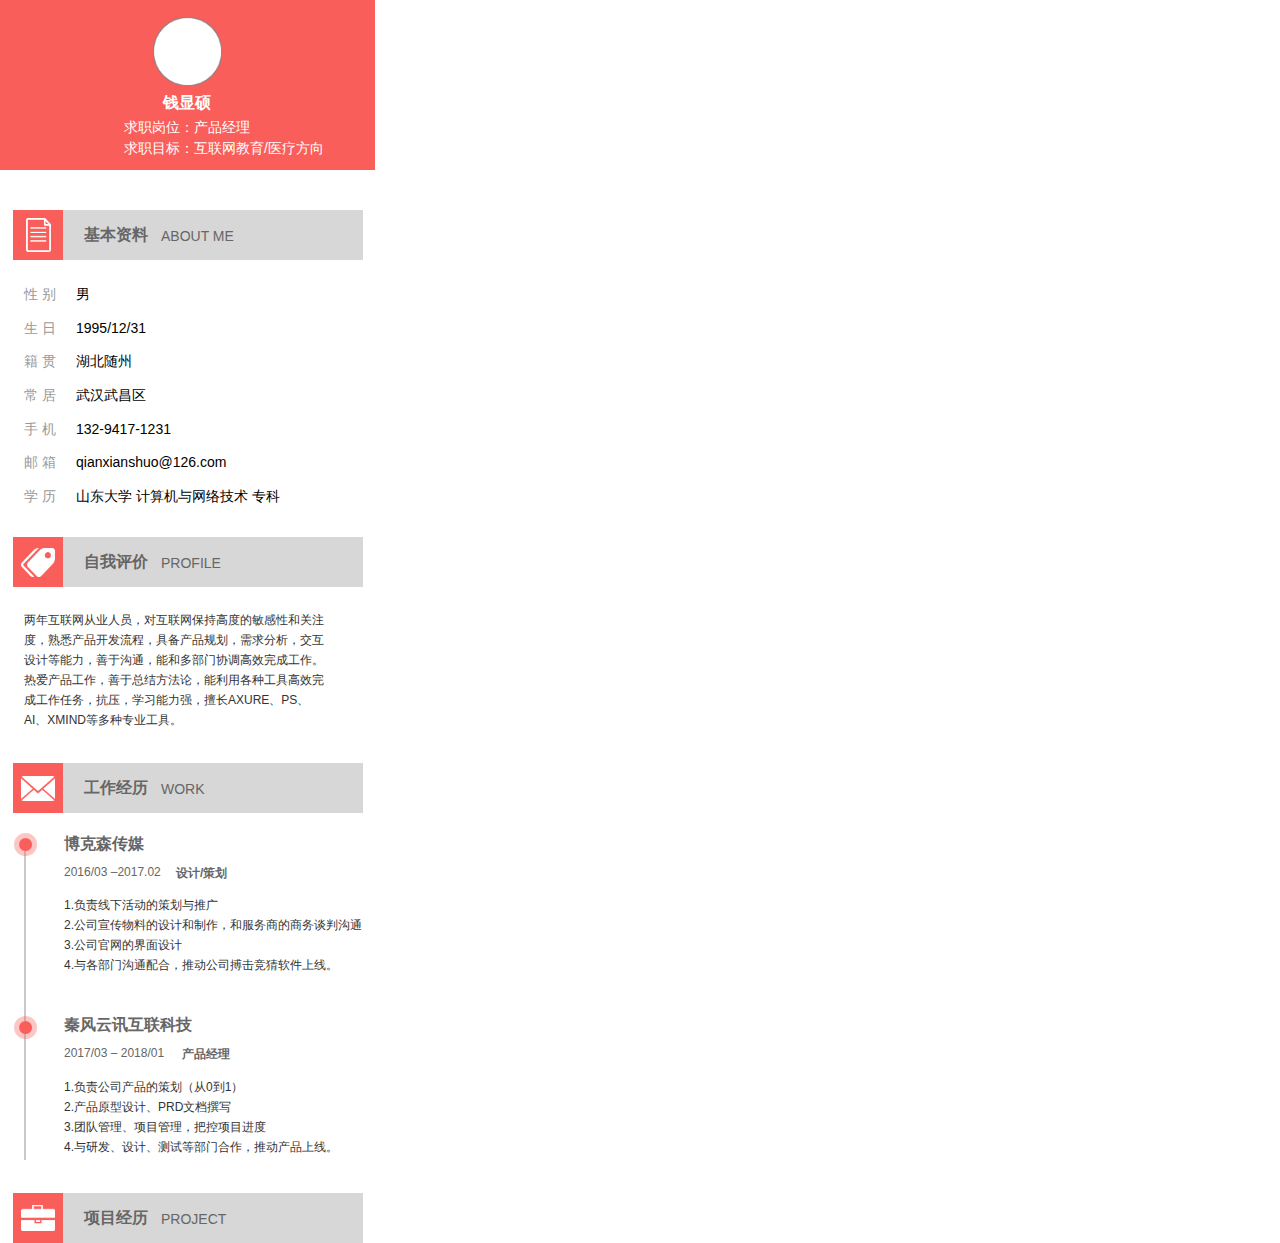
==== index.html @ e5ecbf18 "1" ====
﻿<!DOCTYPE html>
<html>
  <head>
    <title>index</title>
    <meta http-equiv="X-UA-Compatible" content="IE=edge"/>
    <meta http-equiv="content-type" content="text/html; charset=utf-8"/>
    <meta name="viewport" content="width=375, height=647, minimum-scale=0.5, maximum-scale=2.0, user-scalable=no"/>
    <meta name="apple-mobile-web-app-capable" content="yes"/>
    <link href="resources/css/jquery-ui-themes.css" type="text/css" rel="stylesheet"/>
    <link href="resources/css/axure_rp_page.css" type="text/css" rel="stylesheet"/>
    <link href="data/styles.css" type="text/css" rel="stylesheet"/>
    <link href="files/index/styles.css" type="text/css" rel="stylesheet"/>
    <script src="resources/scripts/jquery-1.7.1.min.js"></script>
    <script src="resources/scripts/jquery-ui-1.8.10.custom.min.js"></script>
    <script src="resources/scripts/prototypePre.js"></script>
    <script src="data/document.js"></script>
    <script src="resources/scripts/prototypePost.js"></script>
    <script src="files/index/data.js"></script>
    <script type="text/javascript">
      $axure.utils.getTransparentGifPath = function() { return 'resources/images/transparent.gif'; };
      $axure.utils.getOtherPath = function() { return 'resources/Other.html'; };
      $axure.utils.getReloadPath = function() { return 'resources/reload.html'; };
    </script>
  </head>
  <body>
    <div id="base" class="">

      <!-- Unnamed (矩形) -->
      <div id="u0" class="ax_default box_3">
        <div id="u0_div" class=""></div>
        <!-- Unnamed () -->
        <div id="u1" class="text" style="display:none; visibility: hidden">
          <p><span></span></p>
        </div>
      </div>

      <!-- Unnamed (图片) -->
      <div id="u2" class="ax_default _图片">
        <img id="u2_img" class="img " src="images/index/u2.png"/>
        <!-- Unnamed () -->
        <div id="u3" class="text" style="display:none; visibility: hidden">
          <p><span></span></p>
        </div>
      </div>

      <!-- Unnamed (矩形) -->
      <div id="u4" class="ax_default label">
        <div id="u4_div" class=""></div>
        <!-- Unnamed () -->
        <div id="u5" class="text">
          <p><span>钱显硕</span></p>
        </div>
      </div>

      <!-- Unnamed (矩形) -->
      <div id="u6" class="ax_default label">
        <div id="u6_div" class=""></div>
        <!-- Unnamed () -->
        <div id="u7" class="text">
          <p><span>求职岗位：产品经理</span></p>
        </div>
      </div>

      <!-- Unnamed (矩形) -->
      <div id="u8" class="ax_default label">
        <div id="u8_div" class=""></div>
        <!-- Unnamed () -->
        <div id="u9" class="text">
          <p><span>求职目标：互联网教育/医疗方向</span></p>
        </div>
      </div>

      <!-- Unnamed (矩形) -->
      <div id="u10" class="ax_default box_3">
        <div id="u10_div" class=""></div>
        <!-- Unnamed () -->
        <div id="u11" class="text" style="display:none; visibility: hidden">
          <p><span></span></p>
        </div>
      </div>

      <!-- Unnamed (矩形) -->
      <div id="u12" class="ax_default box_3">
        <div id="u12_div" class=""></div>
        <!-- Unnamed () -->
        <div id="u13" class="text" style="display:none; visibility: hidden">
          <p><span></span></p>
        </div>
      </div>

      <!-- Unnamed (图片) -->
      <div id="u14" class="ax_default _图片">
        <img id="u14_img" class="img " src="images/index/u14.png"/>
        <!-- Unnamed () -->
        <div id="u15" class="text" style="display:none; visibility: hidden">
          <p><span></span></p>
        </div>
      </div>

      <!-- Unnamed (矩形) -->
      <div id="u16" class="ax_default _三级标题">
        <div id="u16_div" class=""></div>
        <!-- Unnamed () -->
        <div id="u17" class="text">
          <p><span>基本资料</span></p>
        </div>
      </div>

      <!-- Unnamed (矩形) -->
      <div id="u18" class="ax_default _三级标题">
        <div id="u18_div" class=""></div>
        <!-- Unnamed () -->
        <div id="u19" class="text">
          <p><span>ABOUT ME</span></p>
        </div>
      </div>

      <!-- Unnamed (组合) -->
      <div id="u20" class="ax_default" data-width="67" data-height="16">

        <!-- Unnamed (矩形) -->
        <div id="u21" class="ax_default label">
          <div id="u21_div" class=""></div>
          <!-- Unnamed () -->
          <div id="u22" class="text">
            <p><span>性 别</span></p>
          </div>
        </div>

        <!-- Unnamed (矩形) -->
        <div id="u23" class="ax_default label">
          <div id="u23_div" class=""></div>
          <!-- Unnamed () -->
          <div id="u24" class="text">
            <p><span>男</span></p>
          </div>
        </div>
      </div>

      <!-- Unnamed (组合) -->
      <div id="u25" class="ax_default" data-width="125" data-height="16">

        <!-- Unnamed (矩形) -->
        <div id="u26" class="ax_default label">
          <div id="u26_div" class=""></div>
          <!-- Unnamed () -->
          <div id="u27" class="text">
            <p><span>生 日</span></p>
          </div>
        </div>

        <!-- Unnamed (矩形) -->
        <div id="u28" class="ax_default label">
          <div id="u28_div" class=""></div>
          <!-- Unnamed () -->
          <div id="u29" class="text">
            <p><span>1995/12/31</span></p>
          </div>
        </div>
      </div>

      <!-- Unnamed (组合) -->
      <div id="u30" class="ax_default" data-width="109" data-height="16">

        <!-- Unnamed (矩形) -->
        <div id="u31" class="ax_default label">
          <div id="u31_div" class=""></div>
          <!-- Unnamed () -->
          <div id="u32" class="text">
            <p><span>籍 贯</span></p>
          </div>
        </div>

        <!-- Unnamed (矩形) -->
        <div id="u33" class="ax_default label">
          <div id="u33_div" class=""></div>
          <!-- Unnamed () -->
          <div id="u34" class="text">
            <p><span>湖北随州</span></p>
          </div>
        </div>
      </div>

      <!-- Unnamed (组合) -->
      <div id="u35" class="ax_default" data-width="123" data-height="16">

        <!-- Unnamed (矩形) -->
        <div id="u36" class="ax_default label">
          <div id="u36_div" class=""></div>
          <!-- Unnamed () -->
          <div id="u37" class="text">
            <p><span>常 居</span></p>
          </div>
        </div>

        <!-- Unnamed (矩形) -->
        <div id="u38" class="ax_default label">
          <div id="u38_div" class=""></div>
          <!-- Unnamed () -->
          <div id="u39" class="text">
            <p><span>武汉武昌区</span></p>
          </div>
        </div>
      </div>

      <!-- Unnamed (组合) -->
      <div id="u40" class="ax_default" data-width="151" data-height="16">

        <!-- Unnamed (矩形) -->
        <div id="u41" class="ax_default label">
          <div id="u41_div" class=""></div>
          <!-- Unnamed () -->
          <div id="u42" class="text">
            <p><span>手 机</span></p>
          </div>
        </div>

        <!-- Unnamed (矩形) -->
        <div id="u43" class="ax_default label">
          <div id="u43_div" class=""></div>
          <!-- Unnamed () -->
          <div id="u44" class="text">
            <p><span>132-9417-1231</span></p>
          </div>
        </div>
      </div>

      <!-- Unnamed (组合) -->
      <div id="u45" class="ax_default" data-width="204" data-height="16">

        <!-- Unnamed (矩形) -->
        <div id="u46" class="ax_default label">
          <div id="u46_div" class=""></div>
          <!-- Unnamed () -->
          <div id="u47" class="text">
            <p><span>邮 箱</span></p>
          </div>
        </div>

        <!-- Unnamed (矩形) -->
        <div id="u48" class="ax_default label">
          <div id="u48_div" class=""></div>
          <!-- Unnamed () -->
          <div id="u49" class="text">
            <p><span>qianxianshuo@126.com</span></p>
          </div>
        </div>
      </div>

      <!-- Unnamed (矩形) -->
      <div id="u50" class="ax_default box_3">
        <div id="u50_div" class=""></div>
        <!-- Unnamed () -->
        <div id="u51" class="text" style="display:none; visibility: hidden">
          <p><span></span></p>
        </div>
      </div>

      <!-- Unnamed (矩形) -->
      <div id="u52" class="ax_default box_3">
        <div id="u52_div" class=""></div>
        <!-- Unnamed () -->
        <div id="u53" class="text" style="display:none; visibility: hidden">
          <p><span></span></p>
        </div>
      </div>

      <!-- Unnamed (矩形) -->
      <div id="u54" class="ax_default _三级标题">
        <div id="u54_div" class=""></div>
        <!-- Unnamed () -->
        <div id="u55" class="text">
          <p><span>自我评价</span></p>
        </div>
      </div>

      <!-- Unnamed (矩形) -->
      <div id="u56" class="ax_default _三级标题">
        <div id="u56_div" class=""></div>
        <!-- Unnamed () -->
        <div id="u57" class="text">
          <p><span>PROFILE</span></p>
        </div>
      </div>

      <!-- Unnamed (组合) -->
      <div id="u58" class="ax_default" data-width="257" data-height="16">

        <!-- Unnamed (矩形) -->
        <div id="u59" class="ax_default label">
          <div id="u59_div" class=""></div>
          <!-- Unnamed () -->
          <div id="u60" class="text">
            <p><span>学 历 </span></p>
          </div>
        </div>

        <!-- Unnamed (矩形) -->
        <div id="u61" class="ax_default label">
          <div id="u61_div" class=""></div>
          <!-- Unnamed () -->
          <div id="u62" class="text">
            <p><span>山东大学 计算机与网络技术 专科</span></p>
          </div>
        </div>
      </div>

      <!-- Unnamed (图片) -->
      <div id="u63" class="ax_default _图片">
        <img id="u63_img" class="img " src="images/index/u63.png"/>
        <!-- Unnamed () -->
        <div id="u64" class="text" style="display:none; visibility: hidden">
          <p><span></span></p>
        </div>
      </div>

      <!-- Unnamed (矩形) -->
      <div id="u65" class="ax_default _文本段落">
        <div id="u65_div" class=""></div>
        <!-- Unnamed () -->
        <div id="u66" class="text">
          <p><span>两年互联网从业人员，对互联网保持高度的敏感性和关注度，熟悉产品开发流程，具备产品规划，需求分析，交互设计等能力，善于沟通，能和多部门协调高效完成工作。</span></p><p><span>热爱产品工作，善于总结方法论，能利用各种工具高效完成工作任务，抗压，学习能力强，擅长AXURE、PS、AI、XMIND等多种专业工具。</span></p>
        </div>
      </div>

      <!-- Unnamed (矩形) -->
      <div id="u67" class="ax_default box_3">
        <div id="u67_div" class=""></div>
        <!-- Unnamed () -->
        <div id="u68" class="text" style="display:none; visibility: hidden">
          <p><span></span></p>
        </div>
      </div>

      <!-- Unnamed (矩形) -->
      <div id="u69" class="ax_default box_3">
        <div id="u69_div" class=""></div>
        <!-- Unnamed () -->
        <div id="u70" class="text" style="display:none; visibility: hidden">
          <p><span></span></p>
        </div>
      </div>

      <!-- Unnamed (矩形) -->
      <div id="u71" class="ax_default _三级标题">
        <div id="u71_div" class=""></div>
        <!-- Unnamed () -->
        <div id="u72" class="text">
          <p><span>工作经历</span></p>
        </div>
      </div>

      <!-- Unnamed (矩形) -->
      <div id="u73" class="ax_default _三级标题">
        <div id="u73_div" class=""></div>
        <!-- Unnamed () -->
        <div id="u74" class="text">
          <p><span>WORK</span></p>
        </div>
      </div>

      <!-- Unnamed (图片) -->
      <div id="u75" class="ax_default _图片">
        <img id="u75_img" class="img " src="images/index/u75.png"/>
        <!-- Unnamed () -->
        <div id="u76" class="text" style="display:none; visibility: hidden">
          <p><span></span></p>
        </div>
      </div>

      <!-- Unnamed (垂直线) -->
      <div id="u77" class="ax_default line">
        <img id="u77_img" class="img " src="images/index/u77.png"/>
        <!-- Unnamed () -->
        <div id="u78" class="text" style="display:none; visibility: hidden">
          <p><span></span></p>
        </div>
      </div>

      <!-- Unnamed (椭圆形) -->
      <div id="u79" class="ax_default ellipse">
        <img id="u79_img" class="img " src="images/index/u79.png"/>
        <!-- Unnamed () -->
        <div id="u80" class="text" style="display:none; visibility: hidden">
          <p><span></span></p>
        </div>
      </div>

      <!-- Unnamed (椭圆形) -->
      <div id="u81" class="ax_default ellipse">
        <img id="u81_img" class="img " src="images/index/u81.png"/>
        <!-- Unnamed () -->
        <div id="u82" class="text" style="display:none; visibility: hidden">
          <p><span></span></p>
        </div>
      </div>

      <!-- Unnamed (矩形) -->
      <div id="u83" class="ax_default _三级标题">
        <div id="u83_div" class=""></div>
        <!-- Unnamed () -->
        <div id="u84" class="text">
          <p><span>博克森传媒</span></p>
        </div>
      </div>

      <!-- Unnamed (矩形) -->
      <div id="u85" class="ax_default _三级标题">
        <div id="u85_div" class=""></div>
        <!-- Unnamed () -->
        <div id="u86" class="text">
          <p><span>2016/03 –2017.02</span></p>
        </div>
      </div>

      <!-- Unnamed (矩形) -->
      <div id="u87" class="ax_default _三级标题">
        <div id="u87_div" class=""></div>
        <!-- Unnamed () -->
        <div id="u88" class="text">
          <p><span>设计/策划</span></p>
        </div>
      </div>

      <!-- Unnamed (矩形) -->
      <div id="u89" class="ax_default _文本段落">
        <div id="u89_div" class=""></div>
        <!-- Unnamed () -->
        <div id="u90" class="text">
          <p><span>1.负责线下活动的策划与推广</span></p><p><span>2.公司宣传物料的设计和制作，和服务商的商务谈判沟通</span></p><p><span>3.公司官网的界面设计</span></p><p><span>4.与各部门沟通配合，推动公司搏击竞猜软件上线。</span></p>
        </div>
      </div>

      <!-- Unnamed (椭圆形) -->
      <div id="u91" class="ax_default ellipse">
        <img id="u91_img" class="img " src="images/index/u79.png"/>
        <!-- Unnamed () -->
        <div id="u92" class="text" style="display:none; visibility: hidden">
          <p><span></span></p>
        </div>
      </div>

      <!-- Unnamed (椭圆形) -->
      <div id="u93" class="ax_default ellipse">
        <img id="u93_img" class="img " src="images/index/u81.png"/>
        <!-- Unnamed () -->
        <div id="u94" class="text" style="display:none; visibility: hidden">
          <p><span></span></p>
        </div>
      </div>

      <!-- Unnamed (矩形) -->
      <div id="u95" class="ax_default _三级标题">
        <div id="u95_div" class=""></div>
        <!-- Unnamed () -->
        <div id="u96" class="text">
          <p><span>秦风云讯互联科技</span></p>
        </div>
      </div>

      <!-- Unnamed (矩形) -->
      <div id="u97" class="ax_default _三级标题">
        <div id="u97_div" class=""></div>
        <!-- Unnamed () -->
        <div id="u98" class="text">
          <p><span>2017/03 – 2018/01 </span></p>
        </div>
      </div>

      <!-- Unnamed (矩形) -->
      <div id="u99" class="ax_default _三级标题">
        <div id="u99_div" class=""></div>
        <!-- Unnamed () -->
        <div id="u100" class="text">
          <p><span>产品经理</span></p>
        </div>
      </div>

      <!-- Unnamed (矩形) -->
      <div id="u101" class="ax_default _文本段落">
        <div id="u101_div" class=""></div>
        <!-- Unnamed () -->
        <div id="u102" class="text">
          <p><span>1.负责公司产品的策划（从0到1）</span></p><p><span>2.产品原型设计、PRD文档撰写</span></p><p><span>3.团队管理、项目管理，把控项目进度</span></p><p><span>4.与研发、设计、测试等部门合作，推动产品上线。</span></p>
        </div>
      </div>

      <!-- Unnamed (矩形) -->
      <div id="u103" class="ax_default box_3">
        <div id="u103_div" class=""></div>
        <!-- Unnamed () -->
        <div id="u104" class="text" style="display:none; visibility: hidden">
          <p><span></span></p>
        </div>
      </div>

      <!-- Unnamed (矩形) -->
      <div id="u105" class="ax_default box_3">
        <div id="u105_div" class=""></div>
        <!-- Unnamed () -->
        <div id="u106" class="text" style="display:none; visibility: hidden">
          <p><span></span></p>
        </div>
      </div>

      <!-- Unnamed (矩形) -->
      <div id="u107" class="ax_default _三级标题">
        <div id="u107_div" class=""></div>
        <!-- Unnamed () -->
        <div id="u108" class="text">
          <p><span>项目经历</span></p>
        </div>
      </div>

      <!-- Unnamed (矩形) -->
      <div id="u109" class="ax_default _三级标题">
        <div id="u109_div" class=""></div>
        <!-- Unnamed () -->
        <div id="u110" class="text">
          <p><span>PROJECT</span></p>
        </div>
      </div>

      <!-- Unnamed (图片) -->
      <div id="u111" class="ax_default _图片">
        <img id="u111_img" class="img " src="images/index/u111.png"/>
        <!-- Unnamed () -->
        <div id="u112" class="text" style="display:none; visibility: hidden">
          <p><span></span></p>
        </div>
      </div>

      <!-- Unnamed (垂直线) -->
      <div id="u113" class="ax_default line ax_default_unplaced" style="display:none; visibility: hidden">
        <img id="u113_img" class="img " src="resources/images/transparent.gif"/>
        <!-- Unnamed () -->
        <div id="u114" class="text" style="display:none; visibility: hidden">
          <p><span></span></p>
        </div>
      </div>

      <!-- Unnamed (椭圆形) -->
      <div id="u115" class="ax_default ellipse ax_default_unplaced" style="display:none; visibility: hidden">
        <img id="u115_img" class="img " src="resources/images/transparent.gif"/>
        <!-- Unnamed () -->
        <div id="u116" class="text" style="display:none; visibility: hidden">
          <p><span></span></p>
        </div>
      </div>

      <!-- Unnamed (椭圆形) -->
      <div id="u117" class="ax_default ellipse ax_default_unplaced" style="display:none; visibility: hidden">
        <img id="u117_img" class="img " src="resources/images/transparent.gif"/>
        <!-- Unnamed () -->
        <div id="u118" class="text" style="display:none; visibility: hidden">
          <p><span></span></p>
        </div>
      </div>

      <!-- Unnamed (椭圆形) -->
      <div id="u119" class="ax_default ellipse ax_default_unplaced" style="display:none; visibility: hidden">
        <img id="u119_img" class="img " src="resources/images/transparent.gif"/>
        <!-- Unnamed () -->
        <div id="u120" class="text" style="display:none; visibility: hidden">
          <p><span></span></p>
        </div>
      </div>

      <!-- Unnamed (矩形) -->
      <div id="u121" class="ax_default _三级标题 ax_default_unplaced" style="display:none; visibility: hidden">
        <div id="u121_div" class=""></div>
        <!-- Unnamed () -->
        <div id="u122" class="text">
          <p><span>游戏众包网站</span></p>
        </div>
      </div>

      <!-- Unnamed (矩形) -->
      <div id="u123" class="ax_default _三级标题 ax_default_unplaced" style="display:none; visibility: hidden">
        <div id="u123_div" class=""></div>
        <!-- Unnamed () -->
        <div id="u124" class="text">
          <p><span>2017/03 – 2017/06</span></p>
        </div>
      </div>

      <!-- Unnamed (矩形) -->
      <div id="u125" class="ax_default _文本段落 ax_default_unplaced" style="display:none; visibility: hidden">
        <div id="u125_div" class=""></div>
        <!-- Unnamed () -->
        <div id="u126" class="text">
          <p><span>1.分析需求实现，协调UI制作效果图和切图</span></p><p><span>2.产品原型设计，跟踪并及时落实重要用户的重要需求。</span></p><p><span>3.促进产品小组沟通，推动整个开发过程。</span></p><p><span>4.协调包括开发Leader、QA Leader等在内的与产品相关的人员和事项，控制项目进度</span></p>
        </div>
      </div>

      <!-- Unnamed (矩形) -->
      <div id="u127" class="ax_default _三级标题 ax_default_unplaced" style="display:none; visibility: hidden">
        <div id="u127_div" class=""></div>
        <!-- Unnamed () -->
        <div id="u128" class="text">
          <p><span>牙齿医疗项目</span></p>
        </div>
      </div>

      <!-- Unnamed (矩形) -->
      <div id="u129" class="ax_default _三级标题 ax_default_unplaced" style="display:none; visibility: hidden">
        <div id="u129_div" class=""></div>
        <!-- Unnamed () -->
        <div id="u130" class="text">
          <p><span>2017/07 – 2018/01</span></p>
        </div>
      </div>

      <!-- Unnamed (矩形) -->
      <div id="u131" class="ax_default _文本段落 ax_default_unplaced" style="display:none; visibility: hidden">
        <div id="u131_div" class=""></div>
        <!-- Unnamed () -->
        <div id="u132" class="text">
          <p><span>1.需求分析，与甲方沟通协调。</span></p><p><span>2.需求讲解，评审，制定项目计划。</span></p><p><span>3.与研发部门配合，研究技术实现难度与成本。</span></p><p><span>4.产品原型设计，文档撰写。</span></p><p><span>5.组内沟通，推动整个开发过程，跟踪并及时落实需求</span></p><p><span>6.负责对外技术合作和项目外包</span></p>
        </div>
      </div>

      <!-- Unnamed (动态面板) -->
      <div id="u133" class="ax_default ax_default_unplaced" style="display:none; visibility: hidden">
        <div id="u133_state0" class="panel_state" data-label="State1" style="">
          <div id="u133_state0_content" class="panel_state_content">

            <!-- Unnamed (组合) -->
            <div id="u134" class="ax_default ax_default_unplaced" style="display:none; visibility: hidden" data-width="0" data-height="0">

              <!-- Unnamed (矩形) -->
              <div id="u135" class="ax_default box_2 ax_default_unplaced" style="display:none; visibility: hidden">
                <div id="u135_div" class=""></div>
                <!-- Unnamed () -->
                <div id="u136" class="text">
                  <p><span>联系我</span></p>
                </div>
              </div>
            </div>
          </div>
        </div>
      </div>

      <!-- 联系方式 (组合) -->
      <div id="u137" class="ax_default ax_default_unplaced" data-label="联系方式" style="display:none; visibility: hidden" data-width="0" data-height="0">

        <!-- Unnamed (矩形) -->
        <div id="u138" class="ax_default _三级标题 ax_default_unplaced" style="display:none; visibility: hidden">
          <div id="u138_div" class=""></div>
          <!-- Unnamed () -->
          <div id="u139" class="text">
            <p><span>联系本人</span></p>
          </div>
        </div>

        <!-- Unnamed (矩形) -->
        <div id="u140" class="ax_default _三级标题 ax_default_unplaced" style="display:none; visibility: hidden">
          <div id="u140_div" class=""></div>
          <!-- Unnamed () -->
          <div id="u141" class="text">
            <p><span>CONTACT ME</span></p>
          </div>
        </div>

        <!-- Unnamed (矩形) -->
        <div id="u142" class="ax_default _三级标题 ax_default_unplaced" style="display:none; visibility: hidden">
          <div id="u142_div" class=""></div>
          <!-- Unnamed () -->
          <div id="u143" class="text">
            <p><span>我的微信二维码</span></p>
          </div>
        </div>

        <!-- Unnamed (图片) -->
        <div id="u144" class="ax_default _图片 ax_default_unplaced" style="display:none; visibility: hidden">
          <img id="u144_img" class="img " src="resources/images/transparent.gif"/>
          <!-- Unnamed () -->
          <div id="u145" class="text" style="display:none; visibility: hidden">
            <p><span></span></p>
          </div>
        </div>

        <!-- Unnamed (组合) -->
        <div id="u146" class="ax_default ax_default_unplaced" style="display:none; visibility: hidden" data-width="0" data-height="0">

          <!-- Unnamed (椭圆形) -->
          <div id="u147" class="ax_default ellipse ax_default_unplaced" style="display:none; visibility: hidden">
            <img id="u147_img" class="img " src="resources/images/transparent.gif"/>
            <!-- Unnamed () -->
            <div id="u148" class="text" style="display:none; visibility: hidden">
              <p><span></span></p>
            </div>
          </div>

          <!-- Unnamed (矩形) -->
          <div id="u149" class="ax_default _三级标题 ax_default_unplaced" style="display:none; visibility: hidden">
            <div id="u149_div" class=""></div>
            <!-- Unnamed () -->
            <div id="u150" class="text">
              <p><span>拨打手机</span></p>
            </div>
          </div>

          <!-- Unnamed (图片) -->
          <div id="u151" class="ax_default _图片 ax_default_unplaced" style="display:none; visibility: hidden">
            <img id="u151_img" class="img " src="resources/images/transparent.gif"/>
            <!-- Unnamed () -->
            <div id="u152" class="text" style="display:none; visibility: hidden">
              <p><span></span></p>
            </div>
          </div>
        </div>

        <!-- Unnamed (图片) -->
        <div id="u153" class="ax_default _图片 ax_default_unplaced" style="display:none; visibility: hidden">
          <img id="u153_img" class="img " src="resources/images/transparent.gif"/>
          <!-- Unnamed () -->
          <div id="u154" class="text" style="display:none; visibility: hidden">
            <p><span></span></p>
          </div>
        </div>

        <!-- Unnamed (组合) -->
        <div id="u155" class="ax_default ax_default_unplaced" style="display:none; visibility: hidden" data-width="0" data-height="0">

          <!-- Unnamed (椭圆形) -->
          <div id="u156" class="ax_default ellipse ax_default_unplaced" style="display:none; visibility: hidden">
            <img id="u156_img" class="img " src="resources/images/transparent.gif"/>
            <!-- Unnamed () -->
            <div id="u157" class="text" style="display:none; visibility: hidden">
              <p><span></span></p>
            </div>
          </div>

          <!-- Unnamed (矩形) -->
          <div id="u158" class="ax_default _三级标题 ax_default_unplaced" style="display:none; visibility: hidden">
            <div id="u158_div" class=""></div>
            <!-- Unnamed () -->
            <div id="u159" class="text">
              <p><span>发送短信</span></p>
            </div>
          </div>

          <!-- Unnamed (图片) -->
          <div id="u160" class="ax_default _图片 ax_default_unplaced" style="display:none; visibility: hidden">
            <img id="u160_img" class="img " src="resources/images/transparent.gif"/>
            <!-- Unnamed () -->
            <div id="u161" class="text" style="display:none; visibility: hidden">
              <p><span></span></p>
            </div>
          </div>
        </div>

        <!-- Unnamed (组合) -->
        <div id="u162" class="ax_default ax_default_unplaced" style="display:none; visibility: hidden" data-width="0" data-height="0">

          <!-- Unnamed (椭圆形) -->
          <div id="u163" class="ax_default ellipse ax_default_unplaced" style="display:none; visibility: hidden">
            <img id="u163_img" class="img " src="resources/images/transparent.gif"/>
            <!-- Unnamed () -->
            <div id="u164" class="text" style="display:none; visibility: hidden">
              <p><span></span></p>
            </div>
          </div>

          <!-- Unnamed (矩形) -->
          <div id="u165" class="ax_default _三级标题 ax_default_unplaced" style="display:none; visibility: hidden">
            <div id="u165_div" class=""></div>
            <!-- Unnamed () -->
            <div id="u166" class="text">
              <p><span>发送邮件</span></p>
            </div>
          </div>

          <!-- Unnamed (图片) -->
          <div id="u167" class="ax_default _图片 ax_default_unplaced" style="display:none; visibility: hidden">
            <img id="u167_img" class="img " src="resources/images/transparent.gif"/>
            <!-- Unnamed () -->
            <div id="u168" class="text" style="display:none; visibility: hidden">
              <p><span></span></p>
            </div>
          </div>
        </div>
      </div>
    </div>
  </body>
</html>
---- resources/css/axure_rp_page.css ----
﻿/* so the window resize fires within a frame in IE7 */
html, body {
    height: 100%;
}

a {
    color: inherit;
}

p {
    margin: 0px;
    text-rendering: optimizeLegibility;
    font-feature-settings: "kern" 1;
    -webkit-font-feature-settings: "kern";
    -moz-font-feature-settings: "kern";
    -moz-font-feature-settings: "kern=1";
    font-kerning: normal;
}

iframe {
    background: #FFFFFF;
}

/* to match IE with C, FF */
input {
    padding: 1px 0px 1px 0px;
    box-sizing: border-box;
    -moz-box-sizing: border-box;
}

textarea {
    margin: 0px;
    box-sizing: border-box;
    -moz-box-sizing: border-box;
}

div.intcases {
    font-family: arial; 
    font-size: 12px;
    text-align:left; 
    border:1px solid #AAA; 
    background:#FFF none repeat scroll 0% 0%; 
    z-index:9999; 
    visibility:hidden; 
    position:absolute;
    padding: 0px;
    border-radius: 3px;
    white-space: nowrap;
}

div.intcaselink {
    cursor: pointer;
    padding: 3px 8px 3px 8px;
    margin: 5px;
    background:#EEE none repeat scroll 0% 0%; 
    border:1px solid #AAA;
    border-radius: 3px;
}

div.refpageimage {
    position: absolute;
    left: 0px;
    top: 0px;
    font-size: 0px;
    width: 16px;
    height: 16px;
    cursor: pointer;
    background-image: url(images/newwindow.gif);
    background-repeat: no-repeat;
}

div.annnoteimage {
    position: absolute;
    left: 0px;
    top: 0px;
    font-size: 0px;
    /*width: 16px;
    height: 12px;*/
    cursor: help;
    /*background-image: url(images/note.gif);*/
    /*background-repeat: no-repeat;*/
    width: 13px;
    height: 12px;
    padding-top: 1px;
    text-align: center;
    background-color: #138CDD;
    -moz-box-shadow: 1px 1px 3px #aaa;
    -webkit-box-shadow: 1px 1px 3px #aaa;
    box-shadow: 1px 1px 3px #aaa;
}

div.annnoteline {
    display: inline-block;
    width: 9px;
    height: 1px;
    border-bottom: 1px solid white;
    margin-top: 1px;
}

div.annnotelabel {
    position: absolute;
    left: 0px;
    top: 0px;
    font-family: Helvetica,Arial;
    font-size: 10px;
    /*border: 1px solid rgb(166,221,242);*/
    cursor: help;
    /*background:rgb(0,157,217) none repeat scroll 0% 0%;*/ 
    padding: 1px 3px 1px 3px;
    white-space: nowrap;
    color: white;
    
    background-color: #138CDD;
    -moz-box-shadow: 1px 1px 3px #aaa;
    -webkit-box-shadow: 1px 1px 3px #aaa;
    box-shadow: 1px 1px 3px #aaa;
}

.annotation {
    font-size: 12px;
    padding-left: 2px;
    margin-bottom: 5px;
}

.annotationName {
    /*font-size: 13px;
    font-weight: bold;
    margin-bottom: 3px;
    white-space: nowrap;*/

    font-family: 'Trebuchet MS';
    font-size: 14px;
    font-weight: bold;
    margin-bottom: 5px;
    white-space: nowrap;
}

.annotationValue {
    font-family: Arial, Helvetica, Sans-Serif;
    font-size: 12px;
    color: #4a4a4a;
    line-height: 21px;
    margin-bottom: 20px;
}

.noteLink {
    text-decoration: inherit;
    color: inherit;
}

.noteLink:hover {
    background-color: white;
}

/* this is a fix for the issue where dialogs jump around and takes the text-align from the body */
.dialogFix {
    position:absolute;
    text-align:left;
    border: 1px solid #8f949a;
}


@keyframes pulsate {
  from {
    box-shadow: 0 0 10px #15d6ba;
  }
  to {
    box-shadow: 0 0 20px #15d6ba;
  }
}

@-webkit-keyframes pulsate {
  from {
    -webkit-box-shadow: 0 0 10px #15d6ba;
    box-shadow: 0 0 10px #15d6ba;
  }
  to {
    -webkit-box-shadow: 0 0 20px #15d6ba;
    box-shadow: 0 0 20px #15d6ba;
  }
}
 
@-moz-keyframes pulsate {
  from {
    -moz-box-shadow: 0 0 10px #15d6ba;
    box-shadow: 0 0 10px #15d6ba;
  }
  to {
    -moz-box-shadow: 0 0 20px #15d6ba;
    box-shadow: 0 0 20px #15d6ba;
  }
}

.legacyPulsateBorder {
    /*border: 5px solid #15d6ba;
    margin: -5px;*/
    -moz-box-shadow: 0 0 10px 3px #15d6ba;
    box-shadow: 0 0 10px 3px #15d6ba;
}

.pulsateBorder {
  animation-name: pulsate;
  animation-timing-function: ease-in-out;
  animation-duration: 0.9s;
  animation-iteration-count: infinite;
  animation-direction: alternate;
  
  -webkit-animation-name: pulsate;
  -webkit-animation-timing-function: ease-in-out;
  -webkit-animation-duration: 0.9s;
  -webkit-animation-iteration-count: infinite;
  -webkit-animation-direction: alternate;

  -moz-animation-name: pulsate;
  -moz-animation-timing-function: ease-in-out;
  -moz-animation-duration: 0.9s;
  -moz-animation-iteration-count: infinite;
  -moz-animation-direction: alternate;
}

.ax_default_hidden, .ax_default_unplaced{
    display: none;
    visibility: hidden;
}

.widgetNoteSelected {
    -moz-box-shadow: 0 0 10px 3px #138CDD;
    box-shadow: 0 0 10px 3px #138CDD;
    /*-moz-box-shadow: 0 0 20px #3915d6;
    box-shadow: 0 0 20px #3915d6;*/
    /*border: 3px solid #3915d6;*/
    /*margin: -3px;*/
}


.singleImg {
    display: none;
    visibility: hidden;
}
---- data/styles.css ----
﻿.ax_default {
  font-family:'Arial Normal', 'Arial';
  font-weight:400;
  font-style:normal;
  font-size:13px;
  color:#333333;
  text-align:center;
  line-height:normal;
}
.box_1 {
}
.box_2 {
}
.box_3 {
}
.ellipse {
}
._图片 {
}
.link_button {
  color:#169BD5;
}
._一级标题 {
  font-family:'Arial Normal', 'Arial';
  font-weight:bold;
  font-style:normal;
  font-size:32px;
  text-align:left;
}
._二级标题 {
  font-family:'Arial Normal', 'Arial';
  font-weight:bold;
  font-style:normal;
  font-size:24px;
  text-align:left;
}
._三级标题 {
  font-family:'Arial Normal', 'Arial';
  font-weight:bold;
  font-style:normal;
  font-size:18px;
  text-align:left;
}
._四级标题 {
  font-family:'Arial Normal', 'Arial';
  font-weight:bold;
  font-style:normal;
  font-size:14px;
  text-align:left;
}
._五级标题 {
  font-family:'Arial Normal', 'Arial';
  font-weight:bold;
  font-style:normal;
  text-align:left;
}
._六级标题 {
  font-family:'Arial Normal', 'Arial';
  font-weight:bold;
  font-style:normal;
  font-size:10px;
  text-align:left;
}
.label {
  font-size:14px;
  text-align:left;
}
._文本段落 {
  text-align:left;
}
.line {
}
---- files/index/styles.css ----
﻿body {
  margin:0px;
  background-image:none;
  position:static;
  left:auto;
  width:375px;
  margin-left:0;
  margin-right:0;
  text-align:left;
}
#base {
  position:absolute;
  z-index:0;
}
#u0_div {
  border-width:0px;
  position:absolute;
  left:0px;
  top:0px;
  width:375px;
  height:170px;
  background:inherit;
  background-color:rgba(249, 94, 90, 1);
  border:none;
  border-radius:0px;
  -moz-box-shadow:none;
  -webkit-box-shadow:none;
  box-shadow:none;
}
#u0 {
  border-width:0px;
  position:absolute;
  left:0px;
  top:0px;
  width:375px;
  height:170px;
}
#u1 {
  border-width:0px;
  position:absolute;
  left:2px;
  top:77px;
  width:371px;
  visibility:hidden;
  word-wrap:break-word;
}
#u2_img {
  border-width:0px;
  position:absolute;
  left:0px;
  top:0px;
  width:69px;
  height:69px;
}
#u2 {
  border-width:0px;
  position:absolute;
  left:153px;
  top:17px;
  width:69px;
  height:69px;
}
#u3 {
  border-width:0px;
  position:absolute;
  left:2px;
  top:26px;
  width:65px;
  visibility:hidden;
  word-wrap:break-word;
}
#u4_div {
  border-width:0px;
  position:absolute;
  left:0px;
  top:0px;
  width:49px;
  height:19px;
  background:inherit;
  background-color:rgba(255, 255, 255, 0);
  border:none;
  border-radius:0px;
  -moz-box-shadow:none;
  -webkit-box-shadow:none;
  box-shadow:none;
  font-family:'Arial Negreta', 'Arial Normal', 'Arial';
  font-weight:700;
  font-style:normal;
  font-size:16px;
  color:#FFFFFF;
}
#u4 {
  border-width:0px;
  position:absolute;
  left:163px;
  top:93px;
  width:49px;
  height:19px;
  font-family:'Arial Negreta', 'Arial Normal', 'Arial';
  font-weight:700;
  font-style:normal;
  font-size:16px;
  color:#FFFFFF;
}
#u5 {
  border-width:0px;
  position:absolute;
  left:0px;
  top:0px;
  width:49px;
  white-space:nowrap;
}
#u6_div {
  border-width:0px;
  position:absolute;
  left:0px;
  top:0px;
  width:127px;
  height:16px;
  background:inherit;
  background-color:rgba(255, 255, 255, 0);
  border:none;
  border-radius:0px;
  -moz-box-shadow:none;
  -webkit-box-shadow:none;
  box-shadow:none;
  color:#FFFFFF;
}
#u6 {
  border-width:0px;
  position:absolute;
  left:124px;
  top:119px;
  width:127px;
  height:16px;
  color:#FFFFFF;
}
#u7 {
  border-width:0px;
  position:absolute;
  left:0px;
  top:0px;
  width:127px;
  white-space:nowrap;
}
#u8_div {
  border-width:0px;
  position:absolute;
  left:0px;
  top:0px;
  width:201px;
  height:16px;
  background:inherit;
  background-color:rgba(255, 255, 255, 0);
  border:none;
  border-radius:0px;
  -moz-box-shadow:none;
  -webkit-box-shadow:none;
  box-shadow:none;
  color:#FFFFFF;
}
#u8 {
  border-width:0px;
  position:absolute;
  left:124px;
  top:140px;
  width:201px;
  height:16px;
  color:#FFFFFF;
}
#u9 {
  border-width:0px;
  position:absolute;
  left:0px;
  top:0px;
  width:201px;
  white-space:nowrap;
}
#u10_div {
  border-width:0px;
  position:absolute;
  left:0px;
  top:0px;
  width:350px;
  height:50px;
  background:inherit;
  background-color:rgba(215, 215, 215, 1);
  border:none;
  border-radius:0px;
  -moz-box-shadow:none;
  -webkit-box-shadow:none;
  box-shadow:none;
}
#u10 {
  border-width:0px;
  position:absolute;
  left:13px;
  top:210px;
  width:350px;
  height:50px;
}
#u11 {
  border-width:0px;
  position:absolute;
  left:2px;
  top:17px;
  width:346px;
  visibility:hidden;
  word-wrap:break-word;
}
#u12_div {
  border-width:0px;
  position:absolute;
  left:0px;
  top:0px;
  width:50px;
  height:50px;
  background:inherit;
  background-color:rgba(249, 94, 90, 1);
  border:none;
  border-radius:0px;
  -moz-box-shadow:none;
  -webkit-box-shadow:none;
  box-shadow:none;
}
#u12 {
  border-width:0px;
  position:absolute;
  left:13px;
  top:210px;
  width:50px;
  height:50px;
}
#u13 {
  border-width:0px;
  position:absolute;
  left:2px;
  top:17px;
  width:46px;
  visibility:hidden;
  word-wrap:break-word;
}
#u14_img {
  border-width:0px;
  position:absolute;
  left:0px;
  top:0px;
  width:25px;
  height:34px;
}
#u14 {
  border-width:0px;
  position:absolute;
  left:26px;
  top:218px;
  width:25px;
  height:34px;
}
#u15 {
  border-width:0px;
  position:absolute;
  left:2px;
  top:9px;
  width:21px;
  visibility:hidden;
  word-wrap:break-word;
}
#u16_div {
  border-width:0px;
  position:absolute;
  left:0px;
  top:0px;
  width:65px;
  height:21px;
  background:inherit;
  background-color:rgba(255, 255, 255, 0);
  border:none;
  border-radius:0px;
  -moz-box-shadow:none;
  -webkit-box-shadow:none;
  box-shadow:none;
  font-family:'微软雅黑 Bold', '微软雅黑 Regular', '微软雅黑';
  font-weight:700;
  font-style:normal;
  font-size:16px;
  color:#666666;
}
#u16 {
  border-width:0px;
  position:absolute;
  left:84px;
  top:225px;
  width:65px;
  height:21px;
  font-family:'微软雅黑 Bold', '微软雅黑 Regular', '微软雅黑';
  font-weight:700;
  font-style:normal;
  font-size:16px;
  color:#666666;
}
#u17 {
  border-width:0px;
  position:absolute;
  left:0px;
  top:0px;
  width:65px;
  white-space:nowrap;
}
#u18_div {
  border-width:0px;
  position:absolute;
  left:0px;
  top:0px;
  width:72px;
  height:16px;
  background:inherit;
  background-color:rgba(255, 255, 255, 0);
  border:none;
  border-radius:0px;
  -moz-box-shadow:none;
  -webkit-box-shadow:none;
  box-shadow:none;
  font-family:'Arial Normal', 'Arial';
  font-weight:400;
  font-style:normal;
  font-size:14px;
  color:#666666;
}
#u18 {
  border-width:0px;
  position:absolute;
  left:161px;
  top:228px;
  width:72px;
  height:16px;
  font-family:'Arial Normal', 'Arial';
  font-weight:400;
  font-style:normal;
  font-size:14px;
  color:#666666;
}
#u19 {
  border-width:0px;
  position:absolute;
  left:0px;
  top:0px;
  width:72px;
  white-space:nowrap;
}
#u20 {
  border-width:0px;
  position:absolute;
  left:0px;
  top:0px;
  width:0px;
  height:0px;
}
#u21_div {
  border-width:0px;
  position:absolute;
  left:0px;
  top:0px;
  width:33px;
  height:16px;
  background:inherit;
  background-color:rgba(255, 255, 255, 0);
  border:none;
  border-radius:0px;
  -moz-box-shadow:none;
  -webkit-box-shadow:none;
  box-shadow:none;
  color:#999999;
}
#u21 {
  border-width:0px;
  position:absolute;
  left:24px;
  top:286px;
  width:33px;
  height:16px;
  color:#999999;
}
#u22 {
  border-width:0px;
  position:absolute;
  left:0px;
  top:0px;
  width:33px;
  white-space:nowrap;
}
#u23_div {
  border-width:0px;
  position:absolute;
  left:0px;
  top:0px;
  width:15px;
  height:16px;
  background:inherit;
  background-color:rgba(255, 255, 255, 0);
  border:none;
  border-radius:0px;
  -moz-box-shadow:none;
  -webkit-box-shadow:none;
  box-shadow:none;
  color:#000000;
}
#u23 {
  border-width:0px;
  position:absolute;
  left:76px;
  top:286px;
  width:15px;
  height:16px;
  color:#000000;
}
#u24 {
  border-width:0px;
  position:absolute;
  left:0px;
  top:0px;
  width:15px;
  white-space:nowrap;
}
#u25 {
  border-width:0px;
  position:absolute;
  left:0px;
  top:0px;
  width:0px;
  height:0px;
}
#u26_div {
  border-width:0px;
  position:absolute;
  left:0px;
  top:0px;
  width:33px;
  height:16px;
  background:inherit;
  background-color:rgba(255, 255, 255, 0);
  border:none;
  border-radius:0px;
  -moz-box-shadow:none;
  -webkit-box-shadow:none;
  box-shadow:none;
  color:#999999;
}
#u26 {
  border-width:0px;
  position:absolute;
  left:24px;
  top:320px;
  width:33px;
  height:16px;
  color:#999999;
}
#u27 {
  border-width:0px;
  position:absolute;
  left:0px;
  top:0px;
  width:33px;
  white-space:nowrap;
}
#u28_div {
  border-width:0px;
  position:absolute;
  left:0px;
  top:0px;
  width:73px;
  height:16px;
  background:inherit;
  background-color:rgba(255, 255, 255, 0);
  border:none;
  border-radius:0px;
  -moz-box-shadow:none;
  -webkit-box-shadow:none;
  box-shadow:none;
  color:#000000;
}
#u28 {
  border-width:0px;
  position:absolute;
  left:76px;
  top:320px;
  width:73px;
  height:16px;
  color:#000000;
}
#u29 {
  border-width:0px;
  position:absolute;
  left:0px;
  top:0px;
  width:73px;
  white-space:nowrap;
}
#u30 {
  border-width:0px;
  position:absolute;
  left:0px;
  top:0px;
  width:0px;
  height:0px;
}
#u31_div {
  border-width:0px;
  position:absolute;
  left:0px;
  top:0px;
  width:33px;
  height:16px;
  background:inherit;
  background-color:rgba(255, 255, 255, 0);
  border:none;
  border-radius:0px;
  -moz-box-shadow:none;
  -webkit-box-shadow:none;
  box-shadow:none;
  color:#999999;
}
#u31 {
  border-width:0px;
  position:absolute;
  left:24px;
  top:353px;
  width:33px;
  height:16px;
  color:#999999;
}
#u32 {
  border-width:0px;
  position:absolute;
  left:0px;
  top:0px;
  width:33px;
  white-space:nowrap;
}
#u33_div {
  border-width:0px;
  position:absolute;
  left:0px;
  top:0px;
  width:57px;
  height:16px;
  background:inherit;
  background-color:rgba(255, 255, 255, 0);
  border:none;
  border-radius:0px;
  -moz-box-shadow:none;
  -webkit-box-shadow:none;
  box-shadow:none;
  color:#000000;
}
#u33 {
  border-width:0px;
  position:absolute;
  left:76px;
  top:353px;
  width:57px;
  height:16px;
  color:#000000;
}
#u34 {
  border-width:0px;
  position:absolute;
  left:0px;
  top:0px;
  width:57px;
  white-space:nowrap;
}
#u35 {
  border-width:0px;
  position:absolute;
  left:0px;
  top:0px;
  width:0px;
  height:0px;
}
#u36_div {
  border-width:0px;
  position:absolute;
  left:0px;
  top:0px;
  width:33px;
  height:16px;
  background:inherit;
  background-color:rgba(255, 255, 255, 0);
  border:none;
  border-radius:0px;
  -moz-box-shadow:none;
  -webkit-box-shadow:none;
  box-shadow:none;
  color:#999999;
}
#u36 {
  border-width:0px;
  position:absolute;
  left:24px;
  top:387px;
  width:33px;
  height:16px;
  color:#999999;
}
#u37 {
  border-width:0px;
  position:absolute;
  left:0px;
  top:0px;
  width:33px;
  white-space:nowrap;
}
#u38_div {
  border-width:0px;
  position:absolute;
  left:0px;
  top:0px;
  width:71px;
  height:16px;
  background:inherit;
  background-color:rgba(255, 255, 255, 0);
  border:none;
  border-radius:0px;
  -moz-box-shadow:none;
  -webkit-box-shadow:none;
  box-shadow:none;
  color:#000000;
}
#u38 {
  border-width:0px;
  position:absolute;
  left:76px;
  top:387px;
  width:71px;
  height:16px;
  color:#000000;
}
#u39 {
  border-width:0px;
  position:absolute;
  left:0px;
  top:0px;
  width:71px;
  white-space:nowrap;
}
#u40 {
  border-width:0px;
  position:absolute;
  left:0px;
  top:0px;
  width:0px;
  height:0px;
}
#u41_div {
  border-width:0px;
  position:absolute;
  left:0px;
  top:0px;
  width:33px;
  height:16px;
  background:inherit;
  background-color:rgba(255, 255, 255, 0);
  border:none;
  border-radius:0px;
  -moz-box-shadow:none;
  -webkit-box-shadow:none;
  box-shadow:none;
  color:#999999;
}
#u41 {
  border-width:0px;
  position:absolute;
  left:24px;
  top:421px;
  width:33px;
  height:16px;
  color:#999999;
}
#u42 {
  border-width:0px;
  position:absolute;
  left:0px;
  top:0px;
  width:33px;
  white-space:nowrap;
}
#u43_div {
  border-width:0px;
  position:absolute;
  left:0px;
  top:0px;
  width:99px;
  height:16px;
  background:inherit;
  background-color:rgba(255, 255, 255, 0);
  border:none;
  border-radius:0px;
  -moz-box-shadow:none;
  -webkit-box-shadow:none;
  box-shadow:none;
  color:#000000;
}
#u43 {
  border-width:0px;
  position:absolute;
  left:76px;
  top:421px;
  width:99px;
  height:16px;
  color:#000000;
}
#u44 {
  border-width:0px;
  position:absolute;
  left:0px;
  top:0px;
  width:99px;
  white-space:nowrap;
}
#u45 {
  border-width:0px;
  position:absolute;
  left:0px;
  top:0px;
  width:0px;
  height:0px;
}
#u46_div {
  border-width:0px;
  position:absolute;
  left:0px;
  top:0px;
  width:33px;
  height:16px;
  background:inherit;
  background-color:rgba(255, 255, 255, 0);
  border:none;
  border-radius:0px;
  -moz-box-shadow:none;
  -webkit-box-shadow:none;
  box-shadow:none;
  color:#999999;
}
#u46 {
  border-width:0px;
  position:absolute;
  left:24px;
  top:454px;
  width:33px;
  height:16px;
  color:#999999;
}
#u47 {
  border-width:0px;
  position:absolute;
  left:0px;
  top:0px;
  width:33px;
  white-space:nowrap;
}
#u48_div {
  border-width:0px;
  position:absolute;
  left:0px;
  top:0px;
  width:152px;
  height:16px;
  background:inherit;
  background-color:rgba(255, 255, 255, 0);
  border:none;
  border-radius:0px;
  -moz-box-shadow:none;
  -webkit-box-shadow:none;
  box-shadow:none;
  color:#000000;
}
#u48 {
  border-width:0px;
  position:absolute;
  left:76px;
  top:454px;
  width:152px;
  height:16px;
  color:#000000;
}
#u49 {
  border-width:0px;
  position:absolute;
  left:0px;
  top:0px;
  width:152px;
  white-space:nowrap;
}
#u50_div {
  border-width:0px;
  position:absolute;
  left:0px;
  top:0px;
  width:350px;
  height:50px;
  background:inherit;
  background-color:rgba(215, 215, 215, 1);
  border:none;
  border-radius:0px;
  -moz-box-shadow:none;
  -webkit-box-shadow:none;
  box-shadow:none;
}
#u50 {
  border-width:0px;
  position:absolute;
  left:13px;
  top:537px;
  width:350px;
  height:50px;
}
#u51 {
  border-width:0px;
  position:absolute;
  left:2px;
  top:17px;
  width:346px;
  visibility:hidden;
  word-wrap:break-word;
}
#u52_div {
  border-width:0px;
  position:absolute;
  left:0px;
  top:0px;
  width:50px;
  height:50px;
  background:inherit;
  background-color:rgba(249, 94, 90, 1);
  border:none;
  border-radius:0px;
  -moz-box-shadow:none;
  -webkit-box-shadow:none;
  box-shadow:none;
}
#u52 {
  border-width:0px;
  position:absolute;
  left:13px;
  top:537px;
  width:50px;
  height:50px;
}
#u53 {
  border-width:0px;
  position:absolute;
  left:2px;
  top:17px;
  width:46px;
  visibility:hidden;
  word-wrap:break-word;
}
#u54_div {
  border-width:0px;
  position:absolute;
  left:0px;
  top:0px;
  width:65px;
  height:21px;
  background:inherit;
  background-color:rgba(255, 255, 255, 0);
  border:none;
  border-radius:0px;
  -moz-box-shadow:none;
  -webkit-box-shadow:none;
  box-shadow:none;
  font-family:'微软雅黑 Bold', '微软雅黑 Regular', '微软雅黑';
  font-weight:700;
  font-style:normal;
  font-size:16px;
  color:#666666;
}
#u54 {
  border-width:0px;
  position:absolute;
  left:84px;
  top:552px;
  width:65px;
  height:21px;
  font-family:'微软雅黑 Bold', '微软雅黑 Regular', '微软雅黑';
  font-weight:700;
  font-style:normal;
  font-size:16px;
  color:#666666;
}
#u55 {
  border-width:0px;
  position:absolute;
  left:0px;
  top:0px;
  width:65px;
  white-space:nowrap;
}
#u56_div {
  border-width:0px;
  position:absolute;
  left:0px;
  top:0px;
  width:60px;
  height:16px;
  background:inherit;
  background-color:rgba(255, 255, 255, 0);
  border:none;
  border-radius:0px;
  -moz-box-shadow:none;
  -webkit-box-shadow:none;
  box-shadow:none;
  font-family:'Arial Normal', 'Arial';
  font-weight:400;
  font-style:normal;
  font-size:14px;
  color:#666666;
}
#u56 {
  border-width:0px;
  position:absolute;
  left:161px;
  top:555px;
  width:60px;
  height:16px;
  font-family:'Arial Normal', 'Arial';
  font-weight:400;
  font-style:normal;
  font-size:14px;
  color:#666666;
}
#u57 {
  border-width:0px;
  position:absolute;
  left:0px;
  top:0px;
  width:60px;
  white-space:nowrap;
}
#u58 {
  border-width:0px;
  position:absolute;
  left:0px;
  top:0px;
  width:0px;
  height:0px;
}
#u59_div {
  border-width:0px;
  position:absolute;
  left:0px;
  top:0px;
  width:33px;
  height:16px;
  background:inherit;
  background-color:rgba(255, 255, 255, 0);
  border:none;
  border-radius:0px;
  -moz-box-shadow:none;
  -webkit-box-shadow:none;
  box-shadow:none;
  color:#999999;
}
#u59 {
  border-width:0px;
  position:absolute;
  left:24px;
  top:488px;
  width:33px;
  height:16px;
  color:#999999;
}
#u60 {
  border-width:0px;
  position:absolute;
  left:0px;
  top:0px;
  width:33px;
  white-space:nowrap;
}
#u61_div {
  border-width:0px;
  position:absolute;
  left:0px;
  top:0px;
  width:205px;
  height:16px;
  background:inherit;
  background-color:rgba(255, 255, 255, 0);
  border:none;
  border-radius:0px;
  -moz-box-shadow:none;
  -webkit-box-shadow:none;
  box-shadow:none;
  color:#000000;
}
#u61 {
  border-width:0px;
  position:absolute;
  left:76px;
  top:488px;
  width:205px;
  height:16px;
  color:#000000;
}
#u62 {
  border-width:0px;
  position:absolute;
  left:0px;
  top:0px;
  width:205px;
  white-space:nowrap;
}
#u63_img {
  border-width:0px;
  position:absolute;
  left:0px;
  top:0px;
  width:34px;
  height:29px;
}
#u63 {
  border-width:0px;
  position:absolute;
  left:21px;
  top:548px;
  width:34px;
  height:29px;
}
#u64 {
  border-width:0px;
  position:absolute;
  left:2px;
  top:6px;
  width:30px;
  visibility:hidden;
  word-wrap:break-word;
}
#u65_div {
  border-width:0px;
  position:absolute;
  left:0px;
  top:0px;
  width:300px;
  height:120px;
  background:inherit;
  background-color:rgba(255, 255, 255, 0);
  border:none;
  border-radius:0px;
  -moz-box-shadow:none;
  -webkit-box-shadow:none;
  box-shadow:none;
  font-size:12px;
  line-height:20px;
}
#u65 {
  border-width:0px;
  position:absolute;
  left:24px;
  top:610px;
  width:300px;
  height:120px;
  font-size:12px;
  line-height:20px;
}
#u66 {
  border-width:0px;
  position:absolute;
  left:0px;
  top:0px;
  width:300px;
  word-wrap:break-word;
}
#u67_div {
  border-width:0px;
  position:absolute;
  left:0px;
  top:0px;
  width:350px;
  height:50px;
  background:inherit;
  background-color:rgba(215, 215, 215, 1);
  border:none;
  border-radius:0px;
  -moz-box-shadow:none;
  -webkit-box-shadow:none;
  box-shadow:none;
}
#u67 {
  border-width:0px;
  position:absolute;
  left:13px;
  top:763px;
  width:350px;
  height:50px;
}
#u68 {
  border-width:0px;
  position:absolute;
  left:2px;
  top:17px;
  width:346px;
  visibility:hidden;
  word-wrap:break-word;
}
#u69_div {
  border-width:0px;
  position:absolute;
  left:0px;
  top:0px;
  width:50px;
  height:50px;
  background:inherit;
  background-color:rgba(249, 94, 90, 1);
  border:none;
  border-radius:0px;
  -moz-box-shadow:none;
  -webkit-box-shadow:none;
  box-shadow:none;
}
#u69 {
  border-width:0px;
  position:absolute;
  left:13px;
  top:763px;
  width:50px;
  height:50px;
}
#u70 {
  border-width:0px;
  position:absolute;
  left:2px;
  top:17px;
  width:46px;
  visibility:hidden;
  word-wrap:break-word;
}
#u71_div {
  border-width:0px;
  position:absolute;
  left:0px;
  top:0px;
  width:65px;
  height:21px;
  background:inherit;
  background-color:rgba(255, 255, 255, 0);
  border:none;
  border-radius:0px;
  -moz-box-shadow:none;
  -webkit-box-shadow:none;
  box-shadow:none;
  font-family:'微软雅黑 Bold', '微软雅黑 Regular', '微软雅黑';
  font-weight:700;
  font-style:normal;
  font-size:16px;
  color:#666666;
}
#u71 {
  border-width:0px;
  position:absolute;
  left:84px;
  top:778px;
  width:65px;
  height:21px;
  font-family:'微软雅黑 Bold', '微软雅黑 Regular', '微软雅黑';
  font-weight:700;
  font-style:normal;
  font-size:16px;
  color:#666666;
}
#u72 {
  border-width:0px;
  position:absolute;
  left:0px;
  top:0px;
  width:65px;
  white-space:nowrap;
}
#u73_div {
  border-width:0px;
  position:absolute;
  left:0px;
  top:0px;
  width:44px;
  height:16px;
  background:inherit;
  background-color:rgba(255, 255, 255, 0);
  border:none;
  border-radius:0px;
  -moz-box-shadow:none;
  -webkit-box-shadow:none;
  box-shadow:none;
  font-family:'Arial Normal', 'Arial';
  font-weight:400;
  font-style:normal;
  font-size:14px;
  color:#666666;
}
#u73 {
  border-width:0px;
  position:absolute;
  left:161px;
  top:781px;
  width:44px;
  height:16px;
  font-family:'Arial Normal', 'Arial';
  font-weight:400;
  font-style:normal;
  font-size:14px;
  color:#666666;
}
#u74 {
  border-width:0px;
  position:absolute;
  left:0px;
  top:0px;
  width:44px;
  white-space:nowrap;
}
#u75_img {
  border-width:0px;
  position:absolute;
  left:0px;
  top:0px;
  width:34px;
  height:25px;
}
#u75 {
  border-width:0px;
  position:absolute;
  left:21px;
  top:776px;
  width:34px;
  height:25px;
}
#u76 {
  border-width:0px;
  position:absolute;
  left:2px;
  top:4px;
  width:30px;
  visibility:hidden;
  word-wrap:break-word;
}
#u77_img {
  border-width:0px;
  position:absolute;
  left:-1px;
  top:-1px;
  width:5px;
  height:317px;
}
#u77 {
  border-width:0px;
  position:absolute;
  left:24px;
  top:846px;
  width:2px;
  height:314px;
}
#u78 {
  border-width:0px;
  position:absolute;
  left:2px;
  top:149px;
  width:1px;
  visibility:hidden;
  word-wrap:break-word;
}
#u79_img {
  border-width:0px;
  position:absolute;
  left:0px;
  top:0px;
  width:25px;
  height:25px;
}
#u79 {
  border-width:0px;
  position:absolute;
  left:13px;
  top:832px;
  width:25px;
  height:25px;
  opacity:0.35;
}
#u80 {
  border-width:0px;
  position:absolute;
  left:2px;
  top:4px;
  width:21px;
  visibility:hidden;
  word-wrap:break-word;
}
#u81_img {
  border-width:0px;
  position:absolute;
  left:0px;
  top:0px;
  width:15px;
  height:15px;
}
#u81 {
  border-width:0px;
  position:absolute;
  left:18px;
  top:837px;
  width:15px;
  height:15px;
}
#u82 {
  border-width:0px;
  position:absolute;
  left:2px;
  top:0px;
  width:11px;
  visibility:hidden;
  word-wrap:break-word;
}
#u83_div {
  border-width:0px;
  position:absolute;
  left:0px;
  top:0px;
  width:81px;
  height:21px;
  background:inherit;
  background-color:rgba(255, 255, 255, 0);
  border:none;
  border-radius:0px;
  -moz-box-shadow:none;
  -webkit-box-shadow:none;
  box-shadow:none;
  font-family:'微软雅黑 Bold', '微软雅黑 Regular', '微软雅黑';
  font-weight:700;
  font-style:normal;
  font-size:16px;
  color:#666666;
}
#u83 {
  border-width:0px;
  position:absolute;
  left:64px;
  top:834px;
  width:81px;
  height:21px;
  font-family:'微软雅黑 Bold', '微软雅黑 Regular', '微软雅黑';
  font-weight:700;
  font-style:normal;
  font-size:16px;
  color:#666666;
}
#u84 {
  border-width:0px;
  position:absolute;
  left:0px;
  top:0px;
  width:81px;
  white-space:nowrap;
}
#u85_div {
  border-width:0px;
  position:absolute;
  left:0px;
  top:0px;
  width:101px;
  height:15px;
  background:inherit;
  background-color:rgba(255, 255, 255, 0);
  border:none;
  border-radius:0px;
  -moz-box-shadow:none;
  -webkit-box-shadow:none;
  box-shadow:none;
  font-family:'Arial Normal', 'Arial';
  font-weight:400;
  font-style:normal;
  font-size:12px;
  color:#666666;
}
#u85 {
  border-width:0px;
  position:absolute;
  left:64px;
  top:865px;
  width:101px;
  height:15px;
  font-family:'Arial Normal', 'Arial';
  font-weight:400;
  font-style:normal;
  font-size:12px;
  color:#666666;
}
#u86 {
  border-width:0px;
  position:absolute;
  left:0px;
  top:0px;
  width:101px;
  white-space:nowrap;
}
#u87_div {
  border-width:0px;
  position:absolute;
  left:0px;
  top:0px;
  width:52px;
  height:15px;
  background:inherit;
  background-color:rgba(255, 255, 255, 0);
  border:none;
  border-radius:0px;
  -moz-box-shadow:none;
  -webkit-box-shadow:none;
  box-shadow:none;
  font-family:'Arial Negreta', 'Arial Normal', 'Arial';
  font-weight:700;
  font-style:normal;
  font-size:12px;
  color:#666666;
}
#u87 {
  border-width:0px;
  position:absolute;
  left:176px;
  top:865px;
  width:52px;
  height:15px;
  font-family:'Arial Negreta', 'Arial Normal', 'Arial';
  font-weight:700;
  font-style:normal;
  font-size:12px;
  color:#666666;
}
#u88 {
  border-width:0px;
  position:absolute;
  left:0px;
  top:0px;
  width:52px;
  white-space:nowrap;
}
#u89_div {
  border-width:0px;
  position:absolute;
  left:0px;
  top:0px;
  width:299px;
  height:97px;
  background:inherit;
  background-color:rgba(255, 255, 255, 0);
  border:none;
  border-radius:0px;
  -moz-box-shadow:none;
  -webkit-box-shadow:none;
  box-shadow:none;
  font-size:12px;
  line-height:20px;
}
#u89 {
  border-width:0px;
  position:absolute;
  left:64px;
  top:895px;
  width:299px;
  height:97px;
  font-size:12px;
  line-height:20px;
}
#u90 {
  border-width:0px;
  position:absolute;
  left:0px;
  top:0px;
  width:299px;
  word-wrap:break-word;
}
#u91_img {
  border-width:0px;
  position:absolute;
  left:0px;
  top:0px;
  width:25px;
  height:25px;
}
#u91 {
  border-width:0px;
  position:absolute;
  left:13px;
  top:1015px;
  width:25px;
  height:25px;
  opacity:0.35;
}
#u92 {
  border-width:0px;
  position:absolute;
  left:2px;
  top:4px;
  width:21px;
  visibility:hidden;
  word-wrap:break-word;
}
#u93_img {
  border-width:0px;
  position:absolute;
  left:0px;
  top:0px;
  width:15px;
  height:15px;
}
#u93 {
  border-width:0px;
  position:absolute;
  left:18px;
  top:1020px;
  width:15px;
  height:15px;
}
#u94 {
  border-width:0px;
  position:absolute;
  left:2px;
  top:0px;
  width:11px;
  visibility:hidden;
  word-wrap:break-word;
}
#u95_div {
  border-width:0px;
  position:absolute;
  left:0px;
  top:0px;
  width:129px;
  height:21px;
  background:inherit;
  background-color:rgba(255, 255, 255, 0);
  border:none;
  border-radius:0px;
  -moz-box-shadow:none;
  -webkit-box-shadow:none;
  box-shadow:none;
  font-family:'微软雅黑 Bold', '微软雅黑 Regular', '微软雅黑';
  font-weight:700;
  font-style:normal;
  font-size:16px;
  color:#666666;
}
#u95 {
  border-width:0px;
  position:absolute;
  left:64px;
  top:1015px;
  width:129px;
  height:21px;
  font-family:'微软雅黑 Bold', '微软雅黑 Regular', '微软雅黑';
  font-weight:700;
  font-style:normal;
  font-size:16px;
  color:#666666;
}
#u96 {
  border-width:0px;
  position:absolute;
  left:0px;
  top:0px;
  width:129px;
  white-space:nowrap;
}
#u97_div {
  border-width:0px;
  position:absolute;
  left:0px;
  top:0px;
  width:104px;
  height:15px;
  background:inherit;
  background-color:rgba(255, 255, 255, 0);
  border:none;
  border-radius:0px;
  -moz-box-shadow:none;
  -webkit-box-shadow:none;
  box-shadow:none;
  font-family:'Arial Normal', 'Arial';
  font-weight:400;
  font-style:normal;
  font-size:12px;
  color:#666666;
}
#u97 {
  border-width:0px;
  position:absolute;
  left:64px;
  top:1046px;
  width:104px;
  height:15px;
  font-family:'Arial Normal', 'Arial';
  font-weight:400;
  font-style:normal;
  font-size:12px;
  color:#666666;
}
#u98 {
  border-width:0px;
  position:absolute;
  left:0px;
  top:0px;
  width:104px;
  white-space:nowrap;
}
#u99_div {
  border-width:0px;
  position:absolute;
  left:0px;
  top:0px;
  width:49px;
  height:15px;
  background:inherit;
  background-color:rgba(255, 255, 255, 0);
  border:none;
  border-radius:0px;
  -moz-box-shadow:none;
  -webkit-box-shadow:none;
  box-shadow:none;
  font-family:'Arial Negreta', 'Arial Normal', 'Arial';
  font-weight:700;
  font-style:normal;
  font-size:12px;
  color:#666666;
}
#u99 {
  border-width:0px;
  position:absolute;
  left:182px;
  top:1046px;
  width:49px;
  height:15px;
  font-family:'Arial Negreta', 'Arial Normal', 'Arial';
  font-weight:700;
  font-style:normal;
  font-size:12px;
  color:#666666;
}
#u100 {
  border-width:0px;
  position:absolute;
  left:0px;
  top:0px;
  width:49px;
  white-space:nowrap;
}
#u101_div {
  border-width:0px;
  position:absolute;
  left:0px;
  top:0px;
  width:299px;
  height:83px;
  background:inherit;
  background-color:rgba(255, 255, 255, 0);
  border:none;
  border-radius:0px;
  -moz-box-shadow:none;
  -webkit-box-shadow:none;
  box-shadow:none;
  font-size:12px;
  line-height:20px;
}
#u101 {
  border-width:0px;
  position:absolute;
  left:64px;
  top:1077px;
  width:299px;
  height:83px;
  font-size:12px;
  line-height:20px;
}
#u102 {
  border-width:0px;
  position:absolute;
  left:0px;
  top:0px;
  width:299px;
  word-wrap:break-word;
}
#u103_div {
  border-width:0px;
  position:absolute;
  left:0px;
  top:0px;
  width:350px;
  height:50px;
  background:inherit;
  background-color:rgba(215, 215, 215, 1);
  border:none;
  border-radius:0px;
  -moz-box-shadow:none;
  -webkit-box-shadow:none;
  box-shadow:none;
}
#u103 {
  border-width:0px;
  position:absolute;
  left:13px;
  top:1193px;
  width:350px;
  height:50px;
}
#u104 {
  border-width:0px;
  position:absolute;
  left:2px;
  top:17px;
  width:346px;
  visibility:hidden;
  word-wrap:break-word;
}
#u105_div {
  border-width:0px;
  position:absolute;
  left:0px;
  top:0px;
  width:50px;
  height:50px;
  background:inherit;
  background-color:rgba(249, 94, 90, 1);
  border:none;
  border-radius:0px;
  -moz-box-shadow:none;
  -webkit-box-shadow:none;
  box-shadow:none;
}
#u105 {
  border-width:0px;
  position:absolute;
  left:13px;
  top:1193px;
  width:50px;
  height:50px;
}
#u106 {
  border-width:0px;
  position:absolute;
  left:2px;
  top:17px;
  width:46px;
  visibility:hidden;
  word-wrap:break-word;
}
#u107_div {
  border-width:0px;
  position:absolute;
  left:0px;
  top:0px;
  width:65px;
  height:21px;
  background:inherit;
  background-color:rgba(255, 255, 255, 0);
  border:none;
  border-radius:0px;
  -moz-box-shadow:none;
  -webkit-box-shadow:none;
  box-shadow:none;
  font-family:'微软雅黑 Bold', '微软雅黑 Regular', '微软雅黑';
  font-weight:700;
  font-style:normal;
  font-size:16px;
  color:#666666;
}
#u107 {
  border-width:0px;
  position:absolute;
  left:84px;
  top:1208px;
  width:65px;
  height:21px;
  font-family:'微软雅黑 Bold', '微软雅黑 Regular', '微软雅黑';
  font-weight:700;
  font-style:normal;
  font-size:16px;
  color:#666666;
}
#u108 {
  border-width:0px;
  position:absolute;
  left:0px;
  top:0px;
  width:65px;
  white-space:nowrap;
}
#u109_div {
  border-width:0px;
  position:absolute;
  left:0px;
  top:0px;
  width:65px;
  height:16px;
  background:inherit;
  background-color:rgba(255, 255, 255, 0);
  border:none;
  border-radius:0px;
  -moz-box-shadow:none;
  -webkit-box-shadow:none;
  box-shadow:none;
  font-family:'Arial Normal', 'Arial';
  font-weight:400;
  font-style:normal;
  font-size:14px;
  color:#666666;
}
#u109 {
  border-width:0px;
  position:absolute;
  left:161px;
  top:1211px;
  width:65px;
  height:16px;
  font-family:'Arial Normal', 'Arial';
  font-weight:400;
  font-style:normal;
  font-size:14px;
  color:#666666;
}
#u110 {
  border-width:0px;
  position:absolute;
  left:0px;
  top:0px;
  width:65px;
  white-space:nowrap;
}
#u111_img {
  border-width:0px;
  position:absolute;
  left:0px;
  top:0px;
  width:34px;
  height:26px;
}
#u111 {
  border-width:0px;
  position:absolute;
  left:21px;
  top:1205px;
  width:34px;
  height:26px;
}
#u112 {
  border-width:0px;
  position:absolute;
  left:2px;
  top:5px;
  width:30px;
  visibility:hidden;
  word-wrap:break-word;
}
#u113_img {
  border-width:0px;
  position:absolute;
  left:-1px;
  top:-1px;
  width:5px;
  height:317px;
}
#u113 {
  border-width:0px;
  position:absolute;
  left:34px;
  top:856px;
  width:2px;
  height:314px;
}
#u114 {
  border-width:0px;
  position:absolute;
  left:2px;
  top:149px;
  width:1px;
  visibility:hidden;
  word-wrap:break-word;
}
#u115_img {
  border-width:0px;
  position:absolute;
  left:0px;
  top:0px;
  width:25px;
  height:25px;
}
#u115 {
  border-width:0px;
  position:absolute;
  left:23px;
  top:842px;
  width:25px;
  height:25px;
  opacity:0.35;
}
#u116 {
  border-width:0px;
  position:absolute;
  left:2px;
  top:4px;
  width:21px;
  visibility:hidden;
  word-wrap:break-word;
}
#u117_img {
  border-width:0px;
  position:absolute;
  left:0px;
  top:0px;
  width:25px;
  height:25px;
}
#u117 {
  border-width:0px;
  position:absolute;
  left:23px;
  top:1025px;
  width:25px;
  height:25px;
  opacity:0.35;
}
#u118 {
  border-width:0px;
  position:absolute;
  left:2px;
  top:4px;
  width:21px;
  visibility:hidden;
  word-wrap:break-word;
}
#u119_img {
  border-width:0px;
  position:absolute;
  left:0px;
  top:0px;
  width:15px;
  height:15px;
}
#u119 {
  border-width:0px;
  position:absolute;
  left:28px;
  top:1030px;
  width:15px;
  height:15px;
}
#u120 {
  border-width:0px;
  position:absolute;
  left:2px;
  top:0px;
  width:11px;
  visibility:hidden;
  word-wrap:break-word;
}
#u121_div {
  border-width:0px;
  position:absolute;
  left:0px;
  top:0px;
  width:97px;
  height:21px;
  background:inherit;
  background-color:rgba(255, 255, 255, 0);
  border:none;
  border-radius:0px;
  -moz-box-shadow:none;
  -webkit-box-shadow:none;
  box-shadow:none;
  font-family:'微软雅黑 Bold', '微软雅黑 Regular', '微软雅黑';
  font-weight:700;
  font-style:normal;
  font-size:16px;
  color:#666666;
}
#u121 {
  border-width:0px;
  position:absolute;
  left:64px;
  top:1273px;
  width:97px;
  height:21px;
  font-family:'微软雅黑 Bold', '微软雅黑 Regular', '微软雅黑';
  font-weight:700;
  font-style:normal;
  font-size:16px;
  color:#666666;
}
#u122 {
  border-width:0px;
  position:absolute;
  left:0px;
  top:0px;
  width:97px;
  white-space:nowrap;
}
#u123_div {
  border-width:0px;
  position:absolute;
  left:0px;
  top:0px;
  width:104px;
  height:15px;
  background:inherit;
  background-color:rgba(255, 255, 255, 0);
  border:none;
  border-radius:0px;
  -moz-box-shadow:none;
  -webkit-box-shadow:none;
  box-shadow:none;
  font-family:'Arial Normal', 'Arial';
  font-weight:400;
  font-style:normal;
  font-size:12px;
  color:#666666;
}
#u123 {
  border-width:0px;
  position:absolute;
  left:64px;
  top:1304px;
  width:104px;
  height:15px;
  font-family:'Arial Normal', 'Arial';
  font-weight:400;
  font-style:normal;
  font-size:12px;
  color:#666666;
}
#u124 {
  border-width:0px;
  position:absolute;
  left:0px;
  top:0px;
  width:104px;
  white-space:nowrap;
}
#u125_div {
  border-width:0px;
  position:absolute;
  left:0px;
  top:0px;
  width:299px;
  height:83px;
  background:inherit;
  background-color:rgba(255, 255, 255, 0);
  border:none;
  border-radius:0px;
  -moz-box-shadow:none;
  -webkit-box-shadow:none;
  box-shadow:none;
  font-size:12px;
  line-height:20px;
}
#u125 {
  border-width:0px;
  position:absolute;
  left:64px;
  top:1336px;
  width:299px;
  height:83px;
  font-size:12px;
  line-height:20px;
}
#u126 {
  border-width:0px;
  position:absolute;
  left:0px;
  top:0px;
  width:299px;
  word-wrap:break-word;
}
#u127_div {
  border-width:0px;
  position:absolute;
  left:0px;
  top:0px;
  width:97px;
  height:21px;
  background:inherit;
  background-color:rgba(255, 255, 255, 0);
  border:none;
  border-radius:0px;
  -moz-box-shadow:none;
  -webkit-box-shadow:none;
  box-shadow:none;
  font-family:'微软雅黑 Bold', '微软雅黑 Regular', '微软雅黑';
  font-weight:700;
  font-style:normal;
  font-size:16px;
  color:#666666;
}
#u127 {
  border-width:0px;
  position:absolute;
  left:64px;
  top:1469px;
  width:97px;
  height:21px;
  font-family:'微软雅黑 Bold', '微软雅黑 Regular', '微软雅黑';
  font-weight:700;
  font-style:normal;
  font-size:16px;
  color:#666666;
}
#u128 {
  border-width:0px;
  position:absolute;
  left:0px;
  top:0px;
  width:97px;
  white-space:nowrap;
}
#u129_div {
  border-width:0px;
  position:absolute;
  left:0px;
  top:0px;
  width:104px;
  height:15px;
  background:inherit;
  background-color:rgba(255, 255, 255, 0);
  border:none;
  border-radius:0px;
  -moz-box-shadow:none;
  -webkit-box-shadow:none;
  box-shadow:none;
  font-family:'Arial Normal', 'Arial';
  font-weight:400;
  font-style:normal;
  font-size:12px;
  color:#666666;
}
#u129 {
  border-width:0px;
  position:absolute;
  left:64px;
  top:1500px;
  width:104px;
  height:15px;
  font-family:'Arial Normal', 'Arial';
  font-weight:400;
  font-style:normal;
  font-size:12px;
  color:#666666;
}
#u130 {
  border-width:0px;
  position:absolute;
  left:0px;
  top:0px;
  width:104px;
  white-space:nowrap;
}
#u131_div {
  border-width:0px;
  position:absolute;
  left:0px;
  top:0px;
  width:299px;
  height:83px;
  background:inherit;
  background-color:rgba(255, 255, 255, 0);
  border:none;
  border-radius:0px;
  -moz-box-shadow:none;
  -webkit-box-shadow:none;
  box-shadow:none;
  font-size:12px;
  line-height:20px;
}
#u131 {
  border-width:0px;
  position:absolute;
  left:64px;
  top:1531px;
  width:299px;
  height:83px;
  font-size:12px;
  line-height:20px;
}
#u132 {
  border-width:0px;
  position:absolute;
  left:0px;
  top:0px;
  width:299px;
  word-wrap:break-word;
}
#u133 {
  position:fixed;
  left:50%;
  margin-left:0px;
  bottom:0px;
}
#u133_state0 {
  position:relative;
  left:0px;
  top:0px;
  width:0px;
  height:0px;
  background-image:none;
}
#u133_state0_content {
  border-width:0px;
  position:absolute;
  left:0px;
  top:0px;
  width:1px;
  height:1px;
}
#u134 {
  border-width:0px;
  position:absolute;
  left:0px;
  top:0px;
  width:0px;
  height:0px;
}
#u135_div {
  border-width:0px;
  position:absolute;
  left:0px;
  top:0px;
  width:300px;
  height:170px;
  background:inherit;
  background-color:rgba(242, 242, 242, 1);
  border:none;
  border-radius:0px;
  -moz-box-shadow:none;
  -webkit-box-shadow:none;
  box-shadow:none;
}
#u135 {
  border-width:0px;
  position:absolute;
  left:0px;
  top:0px;
  width:300px;
  height:170px;
}
#u136 {
  border-width:0px;
  position:absolute;
  left:2px;
  top:77px;
  width:296px;
  word-wrap:break-word;
}
#u137 {
  border-width:0px;
  position:absolute;
  left:0px;
  top:0px;
  width:0px;
  height:0px;
}
#u138_div {
  border-width:0px;
  position:absolute;
  left:0px;
  top:0px;
  width:65px;
  height:21px;
  background:inherit;
  background-color:rgba(255, 255, 255, 0);
  border:none;
  border-radius:0px;
  -moz-box-shadow:none;
  -webkit-box-shadow:none;
  box-shadow:none;
  font-family:'微软雅黑 Bold', '微软雅黑 Regular', '微软雅黑';
  font-weight:700;
  font-style:normal;
  font-size:16px;
  color:#666666;
}
#u138 {
  border-width:0px;
  position:absolute;
  left:390px;
  top:1273px;
  width:65px;
  height:21px;
  font-family:'微软雅黑 Bold', '微软雅黑 Regular', '微软雅黑';
  font-weight:700;
  font-style:normal;
  font-size:16px;
  color:#666666;
}
#u139 {
  border-width:0px;
  position:absolute;
  left:0px;
  top:0px;
  width:65px;
  white-space:nowrap;
}
#u140_div {
  border-width:0px;
  position:absolute;
  left:0px;
  top:0px;
  width:112px;
  height:21px;
  background:inherit;
  background-color:rgba(255, 255, 255, 0);
  border:none;
  border-radius:0px;
  -moz-box-shadow:none;
  -webkit-box-shadow:none;
  box-shadow:none;
  font-family:'微软雅黑 Bold', '微软雅黑 Regular', '微软雅黑';
  font-weight:700;
  font-style:normal;
  font-size:16px;
  color:#666666;
}
#u140 {
  border-width:0px;
  position:absolute;
  left:390px;
  top:1298px;
  width:112px;
  height:21px;
  font-family:'微软雅黑 Bold', '微软雅黑 Regular', '微软雅黑';
  font-weight:700;
  font-style:normal;
  font-size:16px;
  color:#666666;
}
#u141 {
  border-width:0px;
  position:absolute;
  left:0px;
  top:0px;
  width:112px;
  white-space:nowrap;
}
#u142_div {
  border-width:0px;
  position:absolute;
  left:0px;
  top:0px;
  width:113px;
  height:21px;
  background:inherit;
  background-color:rgba(255, 255, 255, 0);
  border:none;
  border-radius:0px;
  -moz-box-shadow:none;
  -webkit-box-shadow:none;
  box-shadow:none;
  font-family:'微软雅黑 Bold', '微软雅黑 Regular', '微软雅黑';
  font-weight:700;
  font-style:normal;
  font-size:16px;
  color:#666666;
}
#u142 {
  border-width:0px;
  position:absolute;
  left:390px;
  top:1443px;
  width:113px;
  height:21px;
  font-family:'微软雅黑 Bold', '微软雅黑 Regular', '微软雅黑';
  font-weight:700;
  font-style:normal;
  font-size:16px;
  color:#666666;
}
#u143 {
  border-width:0px;
  position:absolute;
  left:0px;
  top:0px;
  width:113px;
  white-space:nowrap;
}
#u144_img {
  border-width:0px;
  position:absolute;
  left:0px;
  top:0px;
  width:370px;
  height:365px;
}
#u144 {
  border-width:0px;
  position:absolute;
  left:265px;
  top:1290px;
  width:370px;
  height:365px;
}
#u145 {
  border-width:0px;
  position:absolute;
  left:2px;
  top:174px;
  width:366px;
  visibility:hidden;
  word-wrap:break-word;
}
#u146 {
  border-width:0px;
  position:absolute;
  left:0px;
  top:0px;
  width:0px;
  height:0px;
}
#u147_img {
  border-width:0px;
  position:absolute;
  left:0px;
  top:0px;
  width:15px;
  height:15px;
}
#u147 {
  border-width:0px;
  position:absolute;
  left:28px;
  top:847px;
  width:15px;
  height:15px;
}
#u148 {
  border-width:0px;
  position:absolute;
  left:2px;
  top:0px;
  width:11px;
  visibility:hidden;
  word-wrap:break-word;
}
#u149_div {
  border-width:0px;
  position:absolute;
  left:0px;
  top:0px;
  width:129px;
  height:21px;
  background:inherit;
  background-color:rgba(255, 255, 255, 0);
  border:none;
  border-radius:0px;
  -moz-box-shadow:none;
  -webkit-box-shadow:none;
  box-shadow:none;
  font-family:'微软雅黑 Bold', '微软雅黑 Regular', '微软雅黑';
  font-weight:700;
  font-style:normal;
  font-size:16px;
  color:#666666;
}
#u149 {
  border-width:0px;
  position:absolute;
  left:390px;
  top:1319px;
  width:129px;
  height:21px;
  font-family:'微软雅黑 Bold', '微软雅黑 Regular', '微软雅黑';
  font-weight:700;
  font-style:normal;
  font-size:16px;
  color:#666666;
}
#u150 {
  border-width:0px;
  position:absolute;
  left:0px;
  top:0px;
  width:129px;
  word-wrap:break-word;
}
#u151_img {
  border-width:0px;
  position:absolute;
  left:0px;
  top:0px;
  width:200px;
  height:200px;
}
#u151 {
  border-width:0px;
  position:absolute;
  left:350px;
  top:1372px;
  width:200px;
  height:200px;
}
#u152 {
  border-width:0px;
  position:absolute;
  left:2px;
  top:92px;
  width:196px;
  visibility:hidden;
  word-wrap:break-word;
}
#u153_img {
  border-width:0px;
  position:absolute;
  left:0px;
  top:0px;
  width:200px;
  height:200px;
}
#u153 {
  border-width:0px;
  position:absolute;
  left:350px;
  top:1372px;
  width:200px;
  height:200px;
}
#u154 {
  border-width:0px;
  position:absolute;
  left:2px;
  top:92px;
  width:196px;
  visibility:hidden;
  word-wrap:break-word;
}
#u155 {
  border-width:0px;
  position:absolute;
  left:0px;
  top:0px;
  width:0px;
  height:0px;
}
#u156_img {
  border-width:0px;
  position:absolute;
  left:0px;
  top:0px;
  width:15px;
  height:15px;
}
#u156 {
  border-width:0px;
  position:absolute;
  left:125px;
  top:847px;
  width:15px;
  height:15px;
}
#u157 {
  border-width:0px;
  position:absolute;
  left:2px;
  top:0px;
  width:11px;
  visibility:hidden;
  word-wrap:break-word;
}
#u158_div {
  border-width:0px;
  position:absolute;
  left:0px;
  top:0px;
  width:129px;
  height:21px;
  background:inherit;
  background-color:rgba(255, 255, 255, 0);
  border:none;
  border-radius:0px;
  -moz-box-shadow:none;
  -webkit-box-shadow:none;
  box-shadow:none;
  font-family:'微软雅黑 Bold', '微软雅黑 Regular', '微软雅黑';
  font-weight:700;
  font-style:normal;
  font-size:16px;
  color:#666666;
}
#u158 {
  border-width:0px;
  position:absolute;
  left:486px;
  top:1319px;
  width:129px;
  height:21px;
  font-family:'微软雅黑 Bold', '微软雅黑 Regular', '微软雅黑';
  font-weight:700;
  font-style:normal;
  font-size:16px;
  color:#666666;
}
#u159 {
  border-width:0px;
  position:absolute;
  left:0px;
  top:0px;
  width:129px;
  word-wrap:break-word;
}
#u160_img {
  border-width:0px;
  position:absolute;
  left:0px;
  top:0px;
  width:48px;
  height:48px;
}
#u160 {
  border-width:0px;
  position:absolute;
  left:426px;
  top:1448px;
  width:48px;
  height:48px;
}
#u161 {
  border-width:0px;
  position:absolute;
  left:2px;
  top:16px;
  width:44px;
  visibility:hidden;
  word-wrap:break-word;
}
#u162 {
  border-width:0px;
  position:absolute;
  left:0px;
  top:0px;
  width:0px;
  height:0px;
}
#u163_img {
  border-width:0px;
  position:absolute;
  left:0px;
  top:0px;
  width:15px;
  height:15px;
}
#u163 {
  border-width:0px;
  position:absolute;
  left:220px;
  top:847px;
  width:15px;
  height:15px;
}
#u164 {
  border-width:0px;
  position:absolute;
  left:2px;
  top:0px;
  width:11px;
  visibility:hidden;
  word-wrap:break-word;
}
#u165_div {
  border-width:0px;
  position:absolute;
  left:0px;
  top:0px;
  width:129px;
  height:21px;
  background:inherit;
  background-color:rgba(255, 255, 255, 0);
  border:none;
  border-radius:0px;
  -moz-box-shadow:none;
  -webkit-box-shadow:none;
  box-shadow:none;
  font-family:'微软雅黑 Bold', '微软雅黑 Regular', '微软雅黑';
  font-weight:700;
  font-style:normal;
  font-size:16px;
  color:#666666;
}
#u165 {
  border-width:0px;
  position:absolute;
  left:583px;
  top:1319px;
  width:129px;
  height:21px;
  font-family:'微软雅黑 Bold', '微软雅黑 Regular', '微软雅黑';
  font-weight:700;
  font-style:normal;
  font-size:16px;
  color:#666666;
}
#u166 {
  border-width:0px;
  position:absolute;
  left:0px;
  top:0px;
  width:129px;
  word-wrap:break-word;
}
#u167_img {
  border-width:0px;
  position:absolute;
  left:0px;
  top:0px;
  width:66px;
  height:48px;
}
#u167 {
  border-width:0px;
  position:absolute;
  left:417px;
  top:1448px;
  width:66px;
  height:48px;
}
#u168 {
  border-width:0px;
  position:absolute;
  left:2px;
  top:16px;
  width:62px;
  visibility:hidden;
  word-wrap:break-word;
}
body.a {  background-color:rgba(255, 255, 255, 1);
  background-image:none;
  position:static;
  left:auto;
  width:375px;
  margin-left:0;
  margin-right:0;
  text-align:left;
}
#u0.a {
}
#u0_div.a {
  border-width:0px;
  position:absolute;
  left:0px;
  top:0px;
  width:375px;
  height:170px;
  background:inherit;
  background-color:rgba(249, 94, 90, 1);
  border:none;
  border-radius:0px;
  -moz-box-shadow:none;
  -webkit-box-shadow:none;
  box-shadow:none;
}
#u1.a {
}
#u2.a {
}
#u2_img.a {
}
#u3.a {
}
#u4.a {
}
#u4_div.a {
  border-width:0px;
  position:absolute;
  left:0px;
  top:0px;
  width:49px;
  height:19px;
  background:inherit;
  background-color:rgba(255, 255, 255, 0);
  border:none;
  border-radius:0px;
  -moz-box-shadow:none;
  -webkit-box-shadow:none;
  box-shadow:none;
  font-family:'Arial Negreta', 'Arial Normal', 'Arial';
  font-weight:700;
  font-style:normal;
  font-size:16px;
  color:#FFFFFF;
}
#u5.a {
}
#u6.a {
}
#u6_div.a {
  border-width:0px;
  position:absolute;
  left:0px;
  top:0px;
  width:127px;
  height:16px;
  background:inherit;
  background-color:rgba(255, 255, 255, 0);
  border:none;
  border-radius:0px;
  -moz-box-shadow:none;
  -webkit-box-shadow:none;
  box-shadow:none;
  color:#FFFFFF;
}
#u7.a {
}
#u8.a {
}
#u8_div.a {
  border-width:0px;
  position:absolute;
  left:0px;
  top:0px;
  width:201px;
  height:16px;
  background:inherit;
  background-color:rgba(255, 255, 255, 0);
  border:none;
  border-radius:0px;
  -moz-box-shadow:none;
  -webkit-box-shadow:none;
  box-shadow:none;
  color:#FFFFFF;
}
#u9.a {
}
#u10.a {
}
#u10_div.a {
  border-width:0px;
  position:absolute;
  left:0px;
  top:0px;
  width:350px;
  height:50px;
  background:inherit;
  background-color:rgba(215, 215, 215, 1);
  border:none;
  border-radius:0px;
  -moz-box-shadow:none;
  -webkit-box-shadow:none;
  box-shadow:none;
}
#u11.a {
}
#u12.a {
}
#u12_div.a {
  border-width:0px;
  position:absolute;
  left:0px;
  top:0px;
  width:50px;
  height:50px;
  background:inherit;
  background-color:rgba(249, 94, 90, 1);
  border:none;
  border-radius:0px;
  -moz-box-shadow:none;
  -webkit-box-shadow:none;
  box-shadow:none;
}
#u13.a {
}
#u14.a {
}
#u14_img.a {
}
#u15.a {
}
#u16.a {
}
#u16_div.a {
  border-width:0px;
  position:absolute;
  left:0px;
  top:0px;
  width:65px;
  height:21px;
  background:inherit;
  background-color:rgba(255, 255, 255, 0);
  border:none;
  border-radius:0px;
  -moz-box-shadow:none;
  -webkit-box-shadow:none;
  box-shadow:none;
  font-family:'微软雅黑 Bold', '微软雅黑 Regular', '微软雅黑';
  font-weight:700;
  font-style:normal;
  font-size:16px;
  color:#666666;
}
#u17.a {
}
#u18.a {
}
#u18_div.a {
  border-width:0px;
  position:absolute;
  left:0px;
  top:0px;
  width:72px;
  height:16px;
  background:inherit;
  background-color:rgba(255, 255, 255, 0);
  border:none;
  border-radius:0px;
  -moz-box-shadow:none;
  -webkit-box-shadow:none;
  box-shadow:none;
  font-family:'Arial Normal', 'Arial';
  font-weight:400;
  font-style:normal;
  font-size:14px;
  color:#666666;
}
#u19.a {
}
#u21.a {
}
#u21_div.a {
  border-width:0px;
  position:absolute;
  left:0px;
  top:0px;
  width:33px;
  height:16px;
  background:inherit;
  background-color:rgba(255, 255, 255, 0);
  border:none;
  border-radius:0px;
  -moz-box-shadow:none;
  -webkit-box-shadow:none;
  box-shadow:none;
  color:#999999;
}
#u22.a {
}
#u23.a {
}
#u23_div.a {
  border-width:0px;
  position:absolute;
  left:0px;
  top:0px;
  width:15px;
  height:16px;
  background:inherit;
  background-color:rgba(255, 255, 255, 0);
  border:none;
  border-radius:0px;
  -moz-box-shadow:none;
  -webkit-box-shadow:none;
  box-shadow:none;
  color:#000000;
}
#u24.a {
}
#u26.a {
}
#u26_div.a {
  border-width:0px;
  position:absolute;
  left:0px;
  top:0px;
  width:33px;
  height:16px;
  background:inherit;
  background-color:rgba(255, 255, 255, 0);
  border:none;
  border-radius:0px;
  -moz-box-shadow:none;
  -webkit-box-shadow:none;
  box-shadow:none;
  color:#999999;
}
#u27.a {
}
#u28.a {
}
#u28_div.a {
  border-width:0px;
  position:absolute;
  left:0px;
  top:0px;
  width:73px;
  height:16px;
  background:inherit;
  background-color:rgba(255, 255, 255, 0);
  border:none;
  border-radius:0px;
  -moz-box-shadow:none;
  -webkit-box-shadow:none;
  box-shadow:none;
  color:#000000;
}
#u29.a {
}
#u31.a {
}
#u31_div.a {
  border-width:0px;
  position:absolute;
  left:0px;
  top:0px;
  width:33px;
  height:16px;
  background:inherit;
  background-color:rgba(255, 255, 255, 0);
  border:none;
  border-radius:0px;
  -moz-box-shadow:none;
  -webkit-box-shadow:none;
  box-shadow:none;
  color:#999999;
}
#u32.a {
}
#u33.a {
}
#u33_div.a {
  border-width:0px;
  position:absolute;
  left:0px;
  top:0px;
  width:57px;
  height:16px;
  background:inherit;
  background-color:rgba(255, 255, 255, 0);
  border:none;
  border-radius:0px;
  -moz-box-shadow:none;
  -webkit-box-shadow:none;
  box-shadow:none;
  color:#000000;
}
#u34.a {
}
#u36.a {
}
#u36_div.a {
  border-width:0px;
  position:absolute;
  left:0px;
  top:0px;
  width:33px;
  height:16px;
  background:inherit;
  background-color:rgba(255, 255, 255, 0);
  border:none;
  border-radius:0px;
  -moz-box-shadow:none;
  -webkit-box-shadow:none;
  box-shadow:none;
  color:#999999;
}
#u37.a {
}
#u38.a {
}
#u38_div.a {
  border-width:0px;
  position:absolute;
  left:0px;
  top:0px;
  width:71px;
  height:16px;
  background:inherit;
  background-color:rgba(255, 255, 255, 0);
  border:none;
  border-radius:0px;
  -moz-box-shadow:none;
  -webkit-box-shadow:none;
  box-shadow:none;
  color:#000000;
}
#u39.a {
}
#u41.a {
}
#u41_div.a {
  border-width:0px;
  position:absolute;
  left:0px;
  top:0px;
  width:33px;
  height:16px;
  background:inherit;
  background-color:rgba(255, 255, 255, 0);
  border:none;
  border-radius:0px;
  -moz-box-shadow:none;
  -webkit-box-shadow:none;
  box-shadow:none;
  color:#999999;
}
#u42.a {
}
#u43.a {
}
#u43_div.a {
  border-width:0px;
  position:absolute;
  left:0px;
  top:0px;
  width:99px;
  height:16px;
  background:inherit;
  background-color:rgba(255, 255, 255, 0);
  border:none;
  border-radius:0px;
  -moz-box-shadow:none;
  -webkit-box-shadow:none;
  box-shadow:none;
  color:#000000;
}
#u44.a {
}
#u46.a {
}
#u46_div.a {
  border-width:0px;
  position:absolute;
  left:0px;
  top:0px;
  width:33px;
  height:16px;
  background:inherit;
  background-color:rgba(255, 255, 255, 0);
  border:none;
  border-radius:0px;
  -moz-box-shadow:none;
  -webkit-box-shadow:none;
  box-shadow:none;
  color:#999999;
}
#u47.a {
}
#u48.a {
}
#u48_div.a {
  border-width:0px;
  position:absolute;
  left:0px;
  top:0px;
  width:152px;
  height:16px;
  background:inherit;
  background-color:rgba(255, 255, 255, 0);
  border:none;
  border-radius:0px;
  -moz-box-shadow:none;
  -webkit-box-shadow:none;
  box-shadow:none;
  color:#000000;
}
#u49.a {
}
#u50.a {
}
#u50_div.a {
  border-width:0px;
  position:absolute;
  left:0px;
  top:0px;
  width:350px;
  height:50px;
  background:inherit;
  background-color:rgba(215, 215, 215, 1);
  border:none;
  border-radius:0px;
  -moz-box-shadow:none;
  -webkit-box-shadow:none;
  box-shadow:none;
}
#u51.a {
}
#u52.a {
}
#u52_div.a {
  border-width:0px;
  position:absolute;
  left:0px;
  top:0px;
  width:50px;
  height:50px;
  background:inherit;
  background-color:rgba(249, 94, 90, 1);
  border:none;
  border-radius:0px;
  -moz-box-shadow:none;
  -webkit-box-shadow:none;
  box-shadow:none;
}
#u53.a {
}
#u54.a {
}
#u54_div.a {
  border-width:0px;
  position:absolute;
  left:0px;
  top:0px;
  width:65px;
  height:21px;
  background:inherit;
  background-color:rgba(255, 255, 255, 0);
  border:none;
  border-radius:0px;
  -moz-box-shadow:none;
  -webkit-box-shadow:none;
  box-shadow:none;
  font-family:'微软雅黑 Bold', '微软雅黑 Regular', '微软雅黑';
  font-weight:700;
  font-style:normal;
  font-size:16px;
  color:#666666;
}
#u55.a {
}
#u56.a {
}
#u56_div.a {
  border-width:0px;
  position:absolute;
  left:0px;
  top:0px;
  width:60px;
  height:16px;
  background:inherit;
  background-color:rgba(255, 255, 255, 0);
  border:none;
  border-radius:0px;
  -moz-box-shadow:none;
  -webkit-box-shadow:none;
  box-shadow:none;
  font-family:'Arial Normal', 'Arial';
  font-weight:400;
  font-style:normal;
  font-size:14px;
  color:#666666;
}
#u57.a {
}
#u59.a {
}
#u59_div.a {
  border-width:0px;
  position:absolute;
  left:0px;
  top:0px;
  width:33px;
  height:16px;
  background:inherit;
  background-color:rgba(255, 255, 255, 0);
  border:none;
  border-radius:0px;
  -moz-box-shadow:none;
  -webkit-box-shadow:none;
  box-shadow:none;
  color:#999999;
}
#u60.a {
}
#u61.a {
}
#u61_div.a {
  border-width:0px;
  position:absolute;
  left:0px;
  top:0px;
  width:205px;
  height:16px;
  background:inherit;
  background-color:rgba(255, 255, 255, 0);
  border:none;
  border-radius:0px;
  -moz-box-shadow:none;
  -webkit-box-shadow:none;
  box-shadow:none;
  color:#000000;
}
#u62.a {
}
#u63.a {
}
#u63_img.a {
}
#u64.a {
}
#u65.a {
}
#u65_div.a {
  border-width:0px;
  position:absolute;
  left:0px;
  top:0px;
  width:300px;
  height:120px;
  background:inherit;
  background-color:rgba(255, 255, 255, 0);
  border:none;
  border-radius:0px;
  -moz-box-shadow:none;
  -webkit-box-shadow:none;
  box-shadow:none;
  font-size:12px;
  line-height:20px;
}
#u66.a {
}
#u67.a {
}
#u67_div.a {
  border-width:0px;
  position:absolute;
  left:0px;
  top:0px;
  width:350px;
  height:50px;
  background:inherit;
  background-color:rgba(215, 215, 215, 1);
  border:none;
  border-radius:0px;
  -moz-box-shadow:none;
  -webkit-box-shadow:none;
  box-shadow:none;
}
#u68.a {
}
#u69.a {
}
#u69_div.a {
  border-width:0px;
  position:absolute;
  left:0px;
  top:0px;
  width:50px;
  height:50px;
  background:inherit;
  background-color:rgba(249, 94, 90, 1);
  border:none;
  border-radius:0px;
  -moz-box-shadow:none;
  -webkit-box-shadow:none;
  box-shadow:none;
}
#u70.a {
}
#u71.a {
}
#u71_div.a {
  border-width:0px;
  position:absolute;
  left:0px;
  top:0px;
  width:65px;
  height:21px;
  background:inherit;
  background-color:rgba(255, 255, 255, 0);
  border:none;
  border-radius:0px;
  -moz-box-shadow:none;
  -webkit-box-shadow:none;
  box-shadow:none;
  font-family:'微软雅黑 Bold', '微软雅黑 Regular', '微软雅黑';
  font-weight:700;
  font-style:normal;
  font-size:16px;
  color:#666666;
}
#u72.a {
}
#u73.a {
}
#u73_div.a {
  border-width:0px;
  position:absolute;
  left:0px;
  top:0px;
  width:44px;
  height:16px;
  background:inherit;
  background-color:rgba(255, 255, 255, 0);
  border:none;
  border-radius:0px;
  -moz-box-shadow:none;
  -webkit-box-shadow:none;
  box-shadow:none;
  font-family:'Arial Normal', 'Arial';
  font-weight:400;
  font-style:normal;
  font-size:14px;
  color:#666666;
}
#u74.a {
}
#u75.a {
}
#u75_img.a {
}
#u76.a {
}
#u77.a {
}
#u77_img.a {
}
#u78.a {
}
#u79.a {
}
#u79_img.a {
}
#u80.a {
}
#u81.a {
}
#u81_img.a {
}
#u82.a {
}
#u83.a {
}
#u83_div.a {
  border-width:0px;
  position:absolute;
  left:0px;
  top:0px;
  width:81px;
  height:21px;
  background:inherit;
  background-color:rgba(255, 255, 255, 0);
  border:none;
  border-radius:0px;
  -moz-box-shadow:none;
  -webkit-box-shadow:none;
  box-shadow:none;
  font-family:'微软雅黑 Bold', '微软雅黑 Regular', '微软雅黑';
  font-weight:700;
  font-style:normal;
  font-size:16px;
  color:#666666;
}
#u84.a {
}
#u85.a {
}
#u85_div.a {
  border-width:0px;
  position:absolute;
  left:0px;
  top:0px;
  width:101px;
  height:15px;
  background:inherit;
  background-color:rgba(255, 255, 255, 0);
  border:none;
  border-radius:0px;
  -moz-box-shadow:none;
  -webkit-box-shadow:none;
  box-shadow:none;
  font-family:'Arial Normal', 'Arial';
  font-weight:400;
  font-style:normal;
  font-size:12px;
  color:#666666;
}
#u86.a {
}
#u87.a {
}
#u87_div.a {
  border-width:0px;
  position:absolute;
  left:0px;
  top:0px;
  width:52px;
  height:15px;
  background:inherit;
  background-color:rgba(255, 255, 255, 0);
  border:none;
  border-radius:0px;
  -moz-box-shadow:none;
  -webkit-box-shadow:none;
  box-shadow:none;
  font-family:'Arial Negreta', 'Arial Normal', 'Arial';
  font-weight:700;
  font-style:normal;
  font-size:12px;
  color:#666666;
}
#u88.a {
}
#u89.a {
}
#u89_div.a {
  border-width:0px;
  position:absolute;
  left:0px;
  top:0px;
  width:299px;
  height:97px;
  background:inherit;
  background-color:rgba(255, 255, 255, 0);
  border:none;
  border-radius:0px;
  -moz-box-shadow:none;
  -webkit-box-shadow:none;
  box-shadow:none;
  font-size:12px;
  line-height:20px;
}
#u90.a {
}
#u91.a {
}
#u91_img.a {
}
#u92.a {
}
#u93.a {
}
#u93_img.a {
}
#u94.a {
}
#u95.a {
}
#u95_div.a {
  border-width:0px;
  position:absolute;
  left:0px;
  top:0px;
  width:129px;
  height:21px;
  background:inherit;
  background-color:rgba(255, 255, 255, 0);
  border:none;
  border-radius:0px;
  -moz-box-shadow:none;
  -webkit-box-shadow:none;
  box-shadow:none;
  font-family:'微软雅黑 Bold', '微软雅黑 Regular', '微软雅黑';
  font-weight:700;
  font-style:normal;
  font-size:16px;
  color:#666666;
}
#u96.a {
}
#u97.a {
}
#u97_div.a {
  border-width:0px;
  position:absolute;
  left:0px;
  top:0px;
  width:104px;
  height:15px;
  background:inherit;
  background-color:rgba(255, 255, 255, 0);
  border:none;
  border-radius:0px;
  -moz-box-shadow:none;
  -webkit-box-shadow:none;
  box-shadow:none;
  font-family:'Arial Normal', 'Arial';
  font-weight:400;
  font-style:normal;
  font-size:12px;
  color:#666666;
}
#u98.a {
}
#u99.a {
}
#u99_div.a {
  border-width:0px;
  position:absolute;
  left:0px;
  top:0px;
  width:49px;
  height:15px;
  background:inherit;
  background-color:rgba(255, 255, 255, 0);
  border:none;
  border-radius:0px;
  -moz-box-shadow:none;
  -webkit-box-shadow:none;
  box-shadow:none;
  font-family:'Arial Negreta', 'Arial Normal', 'Arial';
  font-weight:700;
  font-style:normal;
  font-size:12px;
  color:#666666;
}
#u100.a {
}
#u101.a {
}
#u101_div.a {
  border-width:0px;
  position:absolute;
  left:0px;
  top:0px;
  width:299px;
  height:83px;
  background:inherit;
  background-color:rgba(255, 255, 255, 0);
  border:none;
  border-radius:0px;
  -moz-box-shadow:none;
  -webkit-box-shadow:none;
  box-shadow:none;
  font-size:12px;
  line-height:20px;
}
#u102.a {
}
#u103.a {
}
#u103_div.a {
  border-width:0px;
  position:absolute;
  left:0px;
  top:0px;
  width:350px;
  height:50px;
  background:inherit;
  background-color:rgba(215, 215, 215, 1);
  border:none;
  border-radius:0px;
  -moz-box-shadow:none;
  -webkit-box-shadow:none;
  box-shadow:none;
}
#u104.a {
}
#u105.a {
}
#u105_div.a {
  border-width:0px;
  position:absolute;
  left:0px;
  top:0px;
  width:50px;
  height:50px;
  background:inherit;
  background-color:rgba(249, 94, 90, 1);
  border:none;
  border-radius:0px;
  -moz-box-shadow:none;
  -webkit-box-shadow:none;
  box-shadow:none;
}
#u106.a {
}
#u107.a {
}
#u107_div.a {
  border-width:0px;
  position:absolute;
  left:0px;
  top:0px;
  width:65px;
  height:21px;
  background:inherit;
  background-color:rgba(255, 255, 255, 0);
  border:none;
  border-radius:0px;
  -moz-box-shadow:none;
  -webkit-box-shadow:none;
  box-shadow:none;
  font-family:'微软雅黑 Bold', '微软雅黑 Regular', '微软雅黑';
  font-weight:700;
  font-style:normal;
  font-size:16px;
  color:#666666;
}
#u108.a {
}
#u109.a {
}
#u109_div.a {
  border-width:0px;
  position:absolute;
  left:0px;
  top:0px;
  width:65px;
  height:16px;
  background:inherit;
  background-color:rgba(255, 255, 255, 0);
  border:none;
  border-radius:0px;
  -moz-box-shadow:none;
  -webkit-box-shadow:none;
  box-shadow:none;
  font-family:'Arial Normal', 'Arial';
  font-weight:400;
  font-style:normal;
  font-size:14px;
  color:#666666;
}
#u110.a {
}
#u111.a {
}
#u111_img.a {
}
#u112.a {
}
#u113.a {
  left:24px;
  top:1284px;
  height:361px;
}
#u113_img.a {
  height:364px;
}
#u114.a {
  top:172px;
}
#u115.a {
  left:13px;
  top:1270px;
}
#u115_img.a {
}
#u116.a {
}
#u117.a {
  left:13px;
  top:1467px;
}
#u117_img.a {
}
#u118.a {
}
#u119.a {
  left:18px;
  top:1472px;
}
#u119_img.a {
}
#u120.a {
}
#u121.a {
}
#u121_div.a {
  border-width:0px;
  position:absolute;
  left:0px;
  top:0px;
  width:97px;
  height:21px;
  background:inherit;
  background-color:rgba(255, 255, 255, 0);
  border:none;
  border-radius:0px;
  -moz-box-shadow:none;
  -webkit-box-shadow:none;
  box-shadow:none;
  font-family:'微软雅黑 Bold', '微软雅黑 Regular', '微软雅黑';
  font-weight:700;
  font-style:normal;
  font-size:16px;
  color:#666666;
}
#u122.a {
}
#u123.a {
}
#u123_div.a {
  border-width:0px;
  position:absolute;
  left:0px;
  top:0px;
  width:104px;
  height:15px;
  background:inherit;
  background-color:rgba(255, 255, 255, 0);
  border:none;
  border-radius:0px;
  -moz-box-shadow:none;
  -webkit-box-shadow:none;
  box-shadow:none;
  font-family:'Arial Normal', 'Arial';
  font-weight:400;
  font-style:normal;
  font-size:12px;
  color:#666666;
}
#u124.a {
}
#u125.a {
  top:1333px;
  width:289px;
  height:121px;
}
#u125_div.a {
  border-width:0px;
  position:absolute;
  left:0px;
  top:0px;
  width:289px;
  height:121px;
  background:inherit;
  background-color:rgba(255, 255, 255, 0);
  border:none;
  border-radius:0px;
  -moz-box-shadow:none;
  -webkit-box-shadow:none;
  box-shadow:none;
  font-size:12px;
  line-height:20px;
}
#u126.a {
  width:289px;
}
#u127.a {
}
#u127_div.a {
  border-width:0px;
  position:absolute;
  left:0px;
  top:0px;
  width:97px;
  height:21px;
  background:inherit;
  background-color:rgba(255, 255, 255, 0);
  border:none;
  border-radius:0px;
  -moz-box-shadow:none;
  -webkit-box-shadow:none;
  box-shadow:none;
  font-family:'微软雅黑 Bold', '微软雅黑 Regular', '微软雅黑';
  font-weight:700;
  font-style:normal;
  font-size:16px;
  color:#666666;
}
#u128.a {
}
#u129.a {
}
#u129_div.a {
  border-width:0px;
  position:absolute;
  left:0px;
  top:0px;
  width:104px;
  height:15px;
  background:inherit;
  background-color:rgba(255, 255, 255, 0);
  border:none;
  border-radius:0px;
  -moz-box-shadow:none;
  -webkit-box-shadow:none;
  box-shadow:none;
  font-family:'Arial Normal', 'Arial';
  font-weight:400;
  font-style:normal;
  font-size:12px;
  color:#666666;
}
#u130.a {
}
#u131.a {
  top:1529px;
  width:289px;
  height:121px;
}
#u131_div.a {
  border-width:0px;
  position:absolute;
  left:0px;
  top:0px;
  width:289px;
  height:121px;
  background:inherit;
  background-color:rgba(255, 255, 255, 0);
  border:none;
  border-radius:0px;
  -moz-box-shadow:none;
  -webkit-box-shadow:none;
  box-shadow:none;
  font-size:12px;
  line-height:20px;
}
#u132.a {
  width:289px;
}
#u133.a {
  position:fixed;
  left:50%;
  margin-left:-187.5px;
  bottom:0px;
}
#u135.a {
  width:375px;
  height:50px;
}
#u135_div.a {
  border-width:0px;
  position:absolute;
  left:0px;
  top:0px;
  width:375px;
  height:50px;
  background:inherit;
  background-color:rgba(249, 94, 90, 1);
  border:none;
  border-radius:0px;
  -moz-box-shadow:none;
  -webkit-box-shadow:none;
  box-shadow:none;
}
#u136.a {
  top:16px;
  width:371px;
}
#u133_state0.a {
  position:relative;
  left:0px;
  top:0px;
  width:375px;
  height:50px;
  background-color:rgba(255, 255, 255, 0);
  background-image:none;
}
#u138.a {
  left:147px;
  top:1208px;
}
#u138_div.a {
  border-width:0px;
  position:absolute;
  left:0px;
  top:0px;
  width:65px;
  height:21px;
  background:inherit;
  background-color:rgba(255, 255, 255, 0);
  border:none;
  border-radius:0px;
  -moz-box-shadow:none;
  -webkit-box-shadow:none;
  box-shadow:none;
  font-family:'微软雅黑 Bold', '微软雅黑 Regular', '微软雅黑';
  font-weight:700;
  font-style:normal;
  font-size:16px;
  color:#666666;
}
#u139.a {
}
#u140.a {
  left:133px;
  top:1233px;
  width:93px;
  height:20px;
}
#u140_div.a {
  border-width:0px;
  position:absolute;
  left:0px;
  top:0px;
  width:93px;
  height:20px;
  background:inherit;
  background-color:rgba(255, 255, 255, 0);
  border:none;
  border-radius:0px;
  -moz-box-shadow:none;
  -webkit-box-shadow:none;
  box-shadow:none;
  font-family:'微软雅黑';
  font-weight:400;
  font-style:normal;
  font-size:16px;
  color:#666666;
}
#u141.a {
  width:93px;
}
#u142.a {
  left:146px;
  top:1372px;
  width:85px;
  height:17px;
}
#u142_div.a {
  border-width:0px;
  position:absolute;
  left:0px;
  top:0px;
  width:85px;
  height:17px;
  background:inherit;
  background-color:rgba(255, 255, 255, 0);
  border:none;
  border-radius:0px;
  -moz-box-shadow:none;
  -webkit-box-shadow:none;
  box-shadow:none;
  font-family:'微软雅黑';
  font-weight:400;
  font-style:normal;
  font-size:16px;
  color:#666666;
}
#u143.a {
  width:85px;
}
#u144.a {
  left:118px;
  top:1407px;
  width:140px;
  height:139px;
}
#u144_img.a {
  width:140px;
  height:139px;
}
#u145.a {
  top:62px;
  width:136px;
}
#u147.a {
  left:59px;
  top:1289px;
  width:70px;
  height:70px;
}
#u147_img.a {
  width:70px;
  height:70px;
}
#u148.a {
  top:27px;
  width:66px;
}
#u149.a {
  left:70px;
  top:1329px;
  width:49px;
  height:16px;
}
#u149_div.a {
  border-width:0px;
  position:absolute;
  left:0px;
  top:0px;
  width:49px;
  height:16px;
  background:inherit;
  background-color:rgba(255, 255, 255, 0);
  border:none;
  border-radius:0px;
  -moz-box-shadow:none;
  -webkit-box-shadow:none;
  box-shadow:none;
  font-family:'微软雅黑';
  font-weight:400;
  font-style:normal;
  font-size:16px;
  color:#666666;
}
#u150.a {
  width:49px;
}
#u151.a {
  left:82px;
  top:1298px;
  width:25px;
  height:28px;
}
#u151_img.a {
  width:25px;
  height:28px;
}
#u152.a {
  top:6px;
  width:21px;
}
#u153.a {
  left:173px;
  top:1585px;
  width:30px;
  height:30px;
}
#u153_img.a {
  width:30px;
  height:30px;
}
#u154.a {
  top:7px;
  width:26px;
}
#u156.a {
  left:155px;
  top:1289px;
  width:70px;
  height:70px;
}
#u156_img.a {
  width:70px;
  height:70px;
}
#u157.a {
  top:27px;
  width:66px;
}
#u158.a {
  left:166px;
  top:1329px;
  width:48px;
  height:16px;
}
#u158_div.a {
  border-width:0px;
  position:absolute;
  left:0px;
  top:0px;
  width:48px;
  height:16px;
  background:inherit;
  background-color:rgba(255, 255, 255, 0);
  border:none;
  border-radius:0px;
  -moz-box-shadow:none;
  -webkit-box-shadow:none;
  box-shadow:none;
  font-family:'微软雅黑';
  font-weight:400;
  font-style:normal;
  font-size:16px;
  color:#666666;
}
#u159.a {
  width:48px;
}
#u160.a {
  left:176px;
  top:1299px;
  width:28px;
  height:28px;
}
#u160_img.a {
  width:28px;
  height:28px;
}
#u161.a {
  top:6px;
  width:24px;
}
#u163.a {
  left:251px;
  top:1289px;
  width:70px;
  height:70px;
}
#u163_img.a {
  width:70px;
  height:70px;
}
#u164.a {
  top:27px;
  width:66px;
}
#u165.a {
  left:262px;
  top:1329px;
  width:48px;
  height:16px;
}
#u165_div.a {
  border-width:0px;
  position:absolute;
  left:0px;
  top:0px;
  width:48px;
  height:16px;
  background:inherit;
  background-color:rgba(255, 255, 255, 0);
  border:none;
  border-radius:0px;
  -moz-box-shadow:none;
  -webkit-box-shadow:none;
  box-shadow:none;
  font-family:'微软雅黑';
  font-weight:400;
  font-style:normal;
  font-size:16px;
  color:#666666;
}
#u166.a {
  width:48px;
}
#u167.a {
  left:268px;
  top:1299px;
  width:37px;
  height:26px;
}
#u167_img.a {
  width:37px;
  height:26px;
}
#u168.a {
  top:5px;
  width:33px;
}
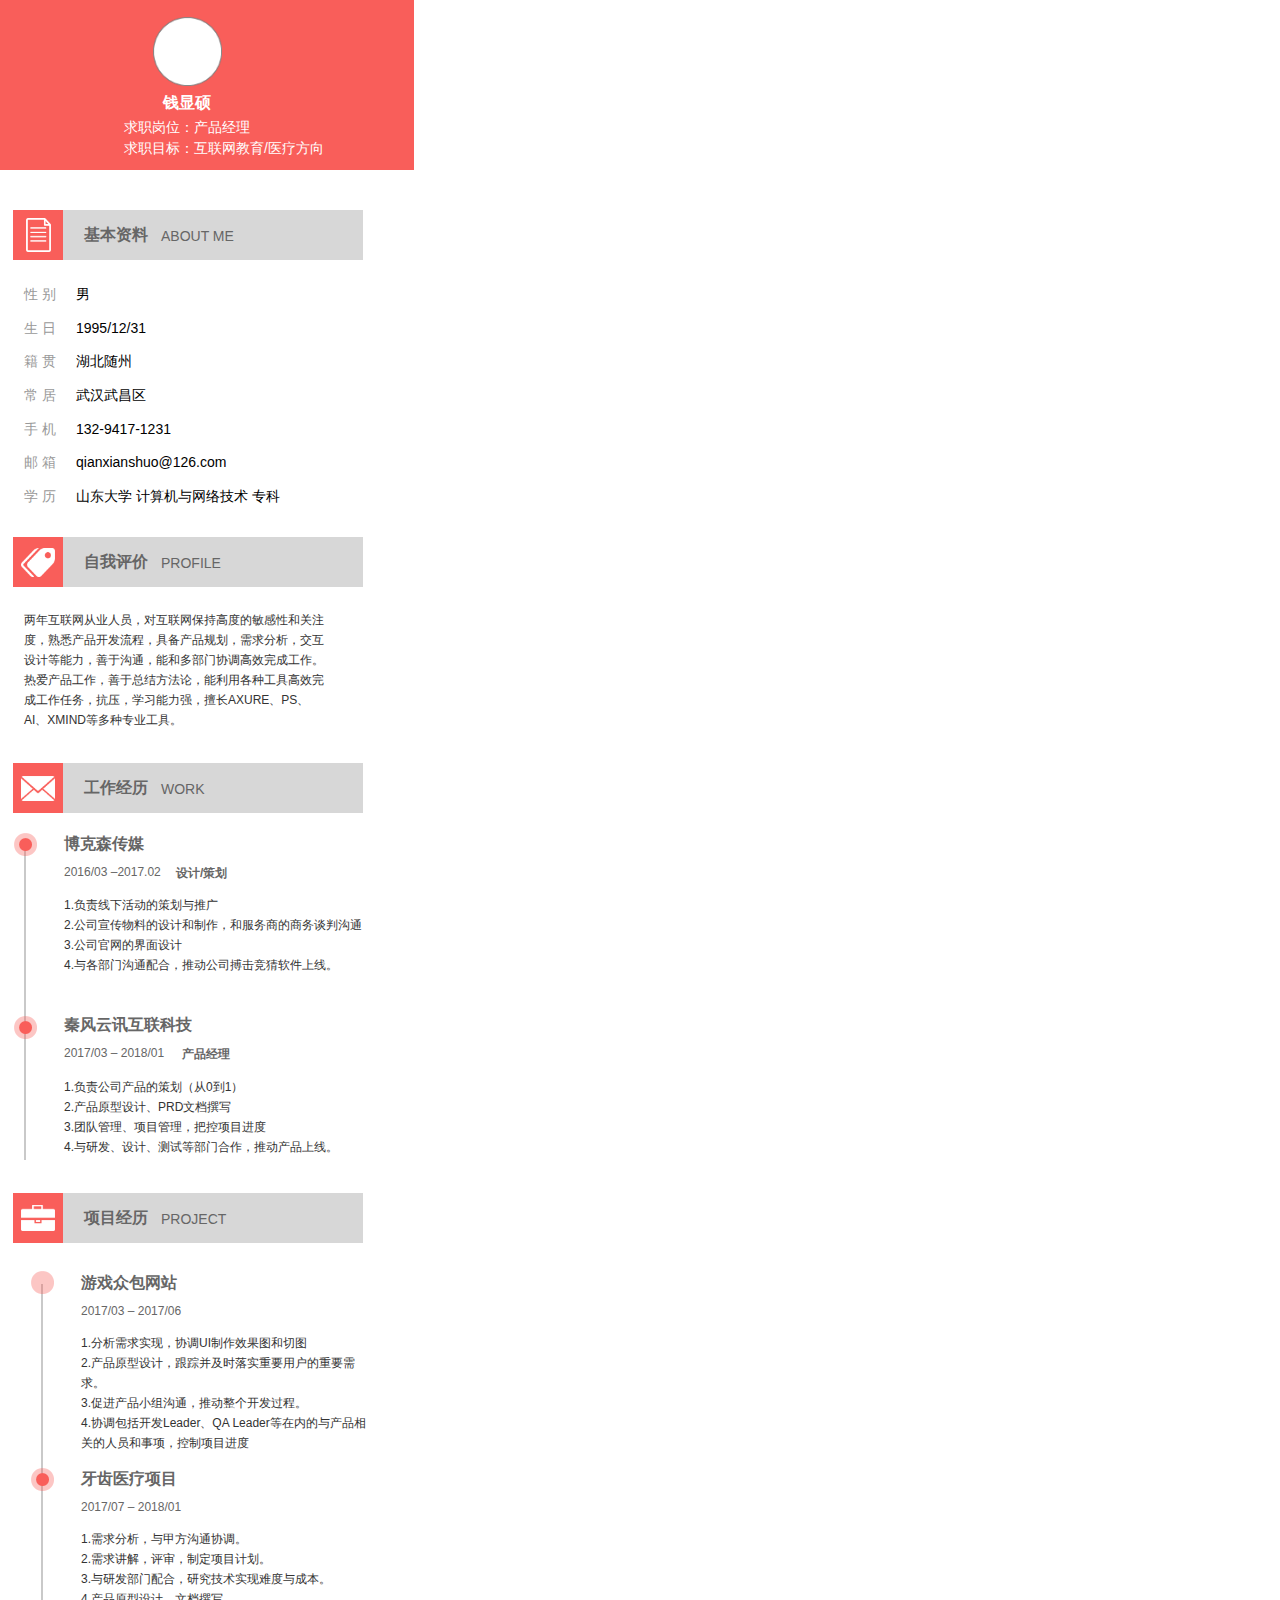
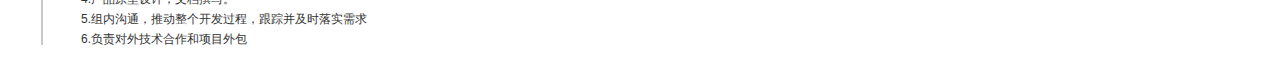
==== commit b001ba24: "123" ====
--- a/index.html
+++ b/index.html
@@ -4,7 +4,6 @@
     <title>index</title>
     <meta http-equiv="X-UA-Compatible" content="IE=edge"/>
     <meta http-equiv="content-type" content="text/html; charset=utf-8"/>
-    <meta name="viewport" content="width=375, height=647, minimum-scale=0.5, maximum-scale=2.0, user-scalable=no"/>
     <meta name="apple-mobile-web-app-capable" content="yes"/>
     <link href="resources/css/jquery-ui-themes.css" type="text/css" rel="stylesheet"/>
     <link href="resources/css/axure_rp_page.css" type="text/css" rel="stylesheet"/>
@@ -531,8 +530,8 @@
       </div>
 
       <!-- Unnamed (垂直线) -->
-      <div id="u113" class="ax_default line ax_default_unplaced" style="display:none; visibility: hidden">
-        <img id="u113_img" class="img " src="resources/images/transparent.gif"/>
+      <div id="u113" class="ax_default line">
+        <img id="u113_img" class="img " src="images/index/u113.png"/>
         <!-- Unnamed () -->
         <div id="u114" class="text" style="display:none; visibility: hidden">
           <p><span></span></p>
@@ -540,8 +539,8 @@
       </div>
 
       <!-- Unnamed (椭圆形) -->
-      <div id="u115" class="ax_default ellipse ax_default_unplaced" style="display:none; visibility: hidden">
-        <img id="u115_img" class="img " src="resources/images/transparent.gif"/>
+      <div id="u115" class="ax_default ellipse">
+        <img id="u115_img" class="img " src="images/index/u79.png"/>
         <!-- Unnamed () -->
         <div id="u116" class="text" style="display:none; visibility: hidden">
           <p><span></span></p>
@@ -549,8 +548,8 @@
       </div>
 
       <!-- Unnamed (椭圆形) -->
-      <div id="u117" class="ax_default ellipse ax_default_unplaced" style="display:none; visibility: hidden">
-        <img id="u117_img" class="img " src="resources/images/transparent.gif"/>
+      <div id="u117" class="ax_default ellipse">
+        <img id="u117_img" class="img " src="images/index/u79.png"/>
         <!-- Unnamed () -->
         <div id="u118" class="text" style="display:none; visibility: hidden">
           <p><span></span></p>
@@ -558,8 +557,8 @@
       </div>
 
       <!-- Unnamed (椭圆形) -->
-      <div id="u119" class="ax_default ellipse ax_default_unplaced" style="display:none; visibility: hidden">
-        <img id="u119_img" class="img " src="resources/images/transparent.gif"/>
+      <div id="u119" class="ax_default ellipse">
+        <img id="u119_img" class="img " src="images/index/u81.png"/>
         <!-- Unnamed () -->
         <div id="u120" class="text" style="display:none; visibility: hidden">
           <p><span></span></p>
@@ -567,7 +566,7 @@
       </div>
 
       <!-- Unnamed (矩形) -->
-      <div id="u121" class="ax_default _三级标题 ax_default_unplaced" style="display:none; visibility: hidden">
+      <div id="u121" class="ax_default _三级标题">
         <div id="u121_div" class=""></div>
         <!-- Unnamed () -->
         <div id="u122" class="text">
@@ -576,7 +575,7 @@
       </div>
 
       <!-- Unnamed (矩形) -->
-      <div id="u123" class="ax_default _三级标题 ax_default_unplaced" style="display:none; visibility: hidden">
+      <div id="u123" class="ax_default _三级标题">
         <div id="u123_div" class=""></div>
         <!-- Unnamed () -->
         <div id="u124" class="text">
@@ -585,7 +584,7 @@
       </div>
 
       <!-- Unnamed (矩形) -->
-      <div id="u125" class="ax_default _文本段落 ax_default_unplaced" style="display:none; visibility: hidden">
+      <div id="u125" class="ax_default _文本段落">
         <div id="u125_div" class=""></div>
         <!-- Unnamed () -->
         <div id="u126" class="text">
@@ -594,7 +593,7 @@
       </div>
 
       <!-- Unnamed (矩形) -->
-      <div id="u127" class="ax_default _三级标题 ax_default_unplaced" style="display:none; visibility: hidden">
+      <div id="u127" class="ax_default _三级标题">
         <div id="u127_div" class=""></div>
         <!-- Unnamed () -->
         <div id="u128" class="text">
@@ -603,7 +602,7 @@
       </div>
 
       <!-- Unnamed (矩形) -->
-      <div id="u129" class="ax_default _三级标题 ax_default_unplaced" style="display:none; visibility: hidden">
+      <div id="u129" class="ax_default _三级标题">
         <div id="u129_div" class=""></div>
         <!-- Unnamed () -->
         <div id="u130" class="text">
@@ -612,174 +611,11 @@
       </div>
 
       <!-- Unnamed (矩形) -->
-      <div id="u131" class="ax_default _文本段落 ax_default_unplaced" style="display:none; visibility: hidden">
+      <div id="u131" class="ax_default _文本段落">
         <div id="u131_div" class=""></div>
         <!-- Unnamed () -->
         <div id="u132" class="text">
           <p><span>1.需求分析，与甲方沟通协调。</span></p><p><span>2.需求讲解，评审，制定项目计划。</span></p><p><span>3.与研发部门配合，研究技术实现难度与成本。</span></p><p><span>4.产品原型设计，文档撰写。</span></p><p><span>5.组内沟通，推动整个开发过程，跟踪并及时落实需求</span></p><p><span>6.负责对外技术合作和项目外包</span></p>
-        </div>
-      </div>
-
-      <!-- Unnamed (动态面板) -->
-      <div id="u133" class="ax_default ax_default_unplaced" style="display:none; visibility: hidden">
-        <div id="u133_state0" class="panel_state" data-label="State1" style="">
-          <div id="u133_state0_content" class="panel_state_content">
-
-            <!-- Unnamed (组合) -->
-            <div id="u134" class="ax_default ax_default_unplaced" style="display:none; visibility: hidden" data-width="0" data-height="0">
-
-              <!-- Unnamed (矩形) -->
-              <div id="u135" class="ax_default box_2 ax_default_unplaced" style="display:none; visibility: hidden">
-                <div id="u135_div" class=""></div>
-                <!-- Unnamed () -->
-                <div id="u136" class="text">
-                  <p><span>联系我</span></p>
-                </div>
-              </div>
-            </div>
-          </div>
-        </div>
-      </div>
-
-      <!-- 联系方式 (组合) -->
-      <div id="u137" class="ax_default ax_default_unplaced" data-label="联系方式" style="display:none; visibility: hidden" data-width="0" data-height="0">
-
-        <!-- Unnamed (矩形) -->
-        <div id="u138" class="ax_default _三级标题 ax_default_unplaced" style="display:none; visibility: hidden">
-          <div id="u138_div" class=""></div>
-          <!-- Unnamed () -->
-          <div id="u139" class="text">
-            <p><span>联系本人</span></p>
-          </div>
-        </div>
-
-        <!-- Unnamed (矩形) -->
-        <div id="u140" class="ax_default _三级标题 ax_default_unplaced" style="display:none; visibility: hidden">
-          <div id="u140_div" class=""></div>
-          <!-- Unnamed () -->
-          <div id="u141" class="text">
-            <p><span>CONTACT ME</span></p>
-          </div>
-        </div>
-
-        <!-- Unnamed (矩形) -->
-        <div id="u142" class="ax_default _三级标题 ax_default_unplaced" style="display:none; visibility: hidden">
-          <div id="u142_div" class=""></div>
-          <!-- Unnamed () -->
-          <div id="u143" class="text">
-            <p><span>我的微信二维码</span></p>
-          </div>
-        </div>
-
-        <!-- Unnamed (图片) -->
-        <div id="u144" class="ax_default _图片 ax_default_unplaced" style="display:none; visibility: hidden">
-          <img id="u144_img" class="img " src="resources/images/transparent.gif"/>
-          <!-- Unnamed () -->
-          <div id="u145" class="text" style="display:none; visibility: hidden">
-            <p><span></span></p>
-          </div>
-        </div>
-
-        <!-- Unnamed (组合) -->
-        <div id="u146" class="ax_default ax_default_unplaced" style="display:none; visibility: hidden" data-width="0" data-height="0">
-
-          <!-- Unnamed (椭圆形) -->
-          <div id="u147" class="ax_default ellipse ax_default_unplaced" style="display:none; visibility: hidden">
-            <img id="u147_img" class="img " src="resources/images/transparent.gif"/>
-            <!-- Unnamed () -->
-            <div id="u148" class="text" style="display:none; visibility: hidden">
-              <p><span></span></p>
-            </div>
-          </div>
-
-          <!-- Unnamed (矩形) -->
-          <div id="u149" class="ax_default _三级标题 ax_default_unplaced" style="display:none; visibility: hidden">
-            <div id="u149_div" class=""></div>
-            <!-- Unnamed () -->
-            <div id="u150" class="text">
-              <p><span>拨打手机</span></p>
-            </div>
-          </div>
-
-          <!-- Unnamed (图片) -->
-          <div id="u151" class="ax_default _图片 ax_default_unplaced" style="display:none; visibility: hidden">
-            <img id="u151_img" class="img " src="resources/images/transparent.gif"/>
-            <!-- Unnamed () -->
-            <div id="u152" class="text" style="display:none; visibility: hidden">
-              <p><span></span></p>
-            </div>
-          </div>
-        </div>
-
-        <!-- Unnamed (图片) -->
-        <div id="u153" class="ax_default _图片 ax_default_unplaced" style="display:none; visibility: hidden">
-          <img id="u153_img" class="img " src="resources/images/transparent.gif"/>
-          <!-- Unnamed () -->
-          <div id="u154" class="text" style="display:none; visibility: hidden">
-            <p><span></span></p>
-          </div>
-        </div>
-
-        <!-- Unnamed (组合) -->
-        <div id="u155" class="ax_default ax_default_unplaced" style="display:none; visibility: hidden" data-width="0" data-height="0">
-
-          <!-- Unnamed (椭圆形) -->
-          <div id="u156" class="ax_default ellipse ax_default_unplaced" style="display:none; visibility: hidden">
-            <img id="u156_img" class="img " src="resources/images/transparent.gif"/>
-            <!-- Unnamed () -->
-            <div id="u157" class="text" style="display:none; visibility: hidden">
-              <p><span></span></p>
-            </div>
-          </div>
-
-          <!-- Unnamed (矩形) -->
-          <div id="u158" class="ax_default _三级标题 ax_default_unplaced" style="display:none; visibility: hidden">
-            <div id="u158_div" class=""></div>
-            <!-- Unnamed () -->
-            <div id="u159" class="text">
-              <p><span>发送短信</span></p>
-            </div>
-          </div>
-
-          <!-- Unnamed (图片) -->
-          <div id="u160" class="ax_default _图片 ax_default_unplaced" style="display:none; visibility: hidden">
-            <img id="u160_img" class="img " src="resources/images/transparent.gif"/>
-            <!-- Unnamed () -->
-            <div id="u161" class="text" style="display:none; visibility: hidden">
-              <p><span></span></p>
-            </div>
-          </div>
-        </div>
-
-        <!-- Unnamed (组合) -->
-        <div id="u162" class="ax_default ax_default_unplaced" style="display:none; visibility: hidden" data-width="0" data-height="0">
-
-          <!-- Unnamed (椭圆形) -->
-          <div id="u163" class="ax_default ellipse ax_default_unplaced" style="display:none; visibility: hidden">
-            <img id="u163_img" class="img " src="resources/images/transparent.gif"/>
-            <!-- Unnamed () -->
-            <div id="u164" class="text" style="display:none; visibility: hidden">
-              <p><span></span></p>
-            </div>
-          </div>
-
-          <!-- Unnamed (矩形) -->
-          <div id="u165" class="ax_default _三级标题 ax_default_unplaced" style="display:none; visibility: hidden">
-            <div id="u165_div" class=""></div>
-            <!-- Unnamed () -->
-            <div id="u166" class="text">
-              <p><span>发送邮件</span></p>
-            </div>
-          </div>
-
-          <!-- Unnamed (图片) -->
-          <div id="u167" class="ax_default _图片 ax_default_unplaced" style="display:none; visibility: hidden">
-            <img id="u167_img" class="img " src="resources/images/transparent.gif"/>
-            <!-- Unnamed () -->
-            <div id="u168" class="text" style="display:none; visibility: hidden">
-              <p><span></span></p>
-            </div>
-          </div>
         </div>
       </div>
     </div>
--- a/files/index/styles.css
+++ b/files/index/styles.css
@@ -3,7 +3,7 @@
   background-image:none;
   position:static;
   left:auto;
-  width:375px;
+  width:414px;
   margin-left:0;
   margin-right:0;
   text-align:left;
@@ -17,7 +17,7 @@
   position:absolute;
   left:0px;
   top:0px;
-  width:375px;
+  width:414px;
   height:170px;
   background:inherit;
   background-color:rgba(249, 94, 90, 1);
@@ -32,7 +32,7 @@
   position:absolute;
   left:0px;
   top:0px;
-  width:375px;
+  width:414px;
   height:170px;
 }
 #u1 {
@@ -40,7 +40,7 @@
   position:absolute;
   left:2px;
   top:77px;
-  width:371px;
+  width:410px;
   visibility:hidden;
   word-wrap:break-word;
 }
@@ -1862,21 +1862,21 @@
   left:-1px;
   top:-1px;
   width:5px;
-  height:317px;
+  height:364px;
 }
 #u113 {
   border-width:0px;
   position:absolute;
-  left:34px;
-  top:856px;
+  left:41px;
+  top:1284px;
   width:2px;
-  height:314px;
+  height:361px;
 }
 #u114 {
   border-width:0px;
   position:absolute;
   left:2px;
-  top:149px;
+  top:172px;
   width:1px;
   visibility:hidden;
   word-wrap:break-word;
@@ -1892,8 +1892,8 @@
 #u115 {
   border-width:0px;
   position:absolute;
-  left:23px;
-  top:842px;
+  left:30px;
+  top:1270px;
   width:25px;
   height:25px;
   opacity:0.35;
@@ -1918,8 +1918,8 @@
 #u117 {
   border-width:0px;
   position:absolute;
-  left:23px;
-  top:1025px;
+  left:30px;
+  top:1467px;
   width:25px;
   height:25px;
   opacity:0.35;
@@ -1944,8 +1944,8 @@
 #u119 {
   border-width:0px;
   position:absolute;
-  left:28px;
-  top:1030px;
+  left:35px;
+  top:1472px;
   width:15px;
   height:15px;
 }
@@ -1981,7 +1981,7 @@
 #u121 {
   border-width:0px;
   position:absolute;
-  left:64px;
+  left:81px;
   top:1273px;
   width:97px;
   height:21px;
@@ -2022,7 +2022,7 @@
 #u123 {
   border-width:0px;
   position:absolute;
-  left:64px;
+  left:81px;
   top:1304px;
   width:104px;
   height:15px;
@@ -2045,8 +2045,8 @@
   position:absolute;
   left:0px;
   top:0px;
-  width:299px;
-  height:83px;
+  width:289px;
+  height:121px;
   background:inherit;
   background-color:rgba(255, 255, 255, 0);
   border:none;
@@ -2060,10 +2060,10 @@
 #u125 {
   border-width:0px;
   position:absolute;
-  left:64px;
-  top:1336px;
-  width:299px;
-  height:83px;
+  left:81px;
+  top:1333px;
+  width:289px;
+  height:121px;
   font-size:12px;
   line-height:20px;
 }
@@ -2072,7 +2072,7 @@
   position:absolute;
   left:0px;
   top:0px;
-  width:299px;
+  width:289px;
   word-wrap:break-word;
 }
 #u127_div {
@@ -2098,7 +2098,7 @@
 #u127 {
   border-width:0px;
   position:absolute;
-  left:64px;
+  left:81px;
   top:1469px;
   width:97px;
   height:21px;
@@ -2139,7 +2139,7 @@
 #u129 {
   border-width:0px;
   position:absolute;
-  left:64px;
+  left:81px;
   top:1500px;
   width:104px;
   height:15px;
@@ -2162,8 +2162,8 @@
   position:absolute;
   left:0px;
   top:0px;
-  width:299px;
-  height:83px;
+  width:289px;
+  height:152px;
   background:inherit;
   background-color:rgba(255, 255, 255, 0);
   border:none;
@@ -2177,10 +2177,10 @@
 #u131 {
   border-width:0px;
   position:absolute;
-  left:64px;
-  top:1531px;
-  width:299px;
-  height:83px;
+  left:81px;
+  top:1529px;
+  width:289px;
+  height:152px;
   font-size:12px;
   line-height:20px;
 }
@@ -2189,553 +2189,14 @@
   position:absolute;
   left:0px;
   top:0px;
-  width:299px;
-  word-wrap:break-word;
-}
-#u133 {
-  position:fixed;
-  left:50%;
-  margin-left:0px;
-  bottom:0px;
-}
-#u133_state0 {
-  position:relative;
-  left:0px;
-  top:0px;
-  width:0px;
-  height:0px;
-  background-image:none;
-}
-#u133_state0_content {
-  border-width:0px;
-  position:absolute;
-  left:0px;
-  top:0px;
-  width:1px;
-  height:1px;
-}
-#u134 {
-  border-width:0px;
-  position:absolute;
-  left:0px;
-  top:0px;
-  width:0px;
-  height:0px;
-}
-#u135_div {
-  border-width:0px;
-  position:absolute;
-  left:0px;
-  top:0px;
-  width:300px;
-  height:170px;
-  background:inherit;
-  background-color:rgba(242, 242, 242, 1);
-  border:none;
-  border-radius:0px;
-  -moz-box-shadow:none;
-  -webkit-box-shadow:none;
-  box-shadow:none;
-}
-#u135 {
-  border-width:0px;
-  position:absolute;
-  left:0px;
-  top:0px;
-  width:300px;
-  height:170px;
-}
-#u136 {
-  border-width:0px;
-  position:absolute;
-  left:2px;
-  top:77px;
-  width:296px;
-  word-wrap:break-word;
-}
-#u137 {
-  border-width:0px;
-  position:absolute;
-  left:0px;
-  top:0px;
-  width:0px;
-  height:0px;
-}
-#u138_div {
-  border-width:0px;
-  position:absolute;
-  left:0px;
-  top:0px;
-  width:65px;
-  height:21px;
-  background:inherit;
-  background-color:rgba(255, 255, 255, 0);
-  border:none;
-  border-radius:0px;
-  -moz-box-shadow:none;
-  -webkit-box-shadow:none;
-  box-shadow:none;
-  font-family:'微软雅黑 Bold', '微软雅黑 Regular', '微软雅黑';
-  font-weight:700;
-  font-style:normal;
-  font-size:16px;
-  color:#666666;
-}
-#u138 {
-  border-width:0px;
-  position:absolute;
-  left:390px;
-  top:1273px;
-  width:65px;
-  height:21px;
-  font-family:'微软雅黑 Bold', '微软雅黑 Regular', '微软雅黑';
-  font-weight:700;
-  font-style:normal;
-  font-size:16px;
-  color:#666666;
-}
-#u139 {
-  border-width:0px;
-  position:absolute;
-  left:0px;
-  top:0px;
-  width:65px;
-  white-space:nowrap;
-}
-#u140_div {
-  border-width:0px;
-  position:absolute;
-  left:0px;
-  top:0px;
-  width:112px;
-  height:21px;
-  background:inherit;
-  background-color:rgba(255, 255, 255, 0);
-  border:none;
-  border-radius:0px;
-  -moz-box-shadow:none;
-  -webkit-box-shadow:none;
-  box-shadow:none;
-  font-family:'微软雅黑 Bold', '微软雅黑 Regular', '微软雅黑';
-  font-weight:700;
-  font-style:normal;
-  font-size:16px;
-  color:#666666;
-}
-#u140 {
-  border-width:0px;
-  position:absolute;
-  left:390px;
-  top:1298px;
-  width:112px;
-  height:21px;
-  font-family:'微软雅黑 Bold', '微软雅黑 Regular', '微软雅黑';
-  font-weight:700;
-  font-style:normal;
-  font-size:16px;
-  color:#666666;
-}
-#u141 {
-  border-width:0px;
-  position:absolute;
-  left:0px;
-  top:0px;
-  width:112px;
-  white-space:nowrap;
-}
-#u142_div {
-  border-width:0px;
-  position:absolute;
-  left:0px;
-  top:0px;
-  width:113px;
-  height:21px;
-  background:inherit;
-  background-color:rgba(255, 255, 255, 0);
-  border:none;
-  border-radius:0px;
-  -moz-box-shadow:none;
-  -webkit-box-shadow:none;
-  box-shadow:none;
-  font-family:'微软雅黑 Bold', '微软雅黑 Regular', '微软雅黑';
-  font-weight:700;
-  font-style:normal;
-  font-size:16px;
-  color:#666666;
-}
-#u142 {
-  border-width:0px;
-  position:absolute;
-  left:390px;
-  top:1443px;
-  width:113px;
-  height:21px;
-  font-family:'微软雅黑 Bold', '微软雅黑 Regular', '微软雅黑';
-  font-weight:700;
-  font-style:normal;
-  font-size:16px;
-  color:#666666;
-}
-#u143 {
-  border-width:0px;
-  position:absolute;
-  left:0px;
-  top:0px;
-  width:113px;
-  white-space:nowrap;
-}
-#u144_img {
-  border-width:0px;
-  position:absolute;
-  left:0px;
-  top:0px;
-  width:370px;
-  height:365px;
-}
-#u144 {
-  border-width:0px;
-  position:absolute;
-  left:265px;
-  top:1290px;
-  width:370px;
-  height:365px;
-}
-#u145 {
-  border-width:0px;
-  position:absolute;
-  left:2px;
-  top:174px;
-  width:366px;
-  visibility:hidden;
-  word-wrap:break-word;
-}
-#u146 {
-  border-width:0px;
-  position:absolute;
-  left:0px;
-  top:0px;
-  width:0px;
-  height:0px;
-}
-#u147_img {
-  border-width:0px;
-  position:absolute;
-  left:0px;
-  top:0px;
-  width:15px;
-  height:15px;
-}
-#u147 {
-  border-width:0px;
-  position:absolute;
-  left:28px;
-  top:847px;
-  width:15px;
-  height:15px;
-}
-#u148 {
-  border-width:0px;
-  position:absolute;
-  left:2px;
-  top:0px;
-  width:11px;
-  visibility:hidden;
-  word-wrap:break-word;
-}
-#u149_div {
-  border-width:0px;
-  position:absolute;
-  left:0px;
-  top:0px;
-  width:129px;
-  height:21px;
-  background:inherit;
-  background-color:rgba(255, 255, 255, 0);
-  border:none;
-  border-radius:0px;
-  -moz-box-shadow:none;
-  -webkit-box-shadow:none;
-  box-shadow:none;
-  font-family:'微软雅黑 Bold', '微软雅黑 Regular', '微软雅黑';
-  font-weight:700;
-  font-style:normal;
-  font-size:16px;
-  color:#666666;
-}
-#u149 {
-  border-width:0px;
-  position:absolute;
-  left:390px;
-  top:1319px;
-  width:129px;
-  height:21px;
-  font-family:'微软雅黑 Bold', '微软雅黑 Regular', '微软雅黑';
-  font-weight:700;
-  font-style:normal;
-  font-size:16px;
-  color:#666666;
-}
-#u150 {
-  border-width:0px;
-  position:absolute;
-  left:0px;
-  top:0px;
-  width:129px;
-  word-wrap:break-word;
-}
-#u151_img {
-  border-width:0px;
-  position:absolute;
-  left:0px;
-  top:0px;
-  width:200px;
-  height:200px;
-}
-#u151 {
-  border-width:0px;
-  position:absolute;
-  left:350px;
-  top:1372px;
-  width:200px;
-  height:200px;
-}
-#u152 {
-  border-width:0px;
-  position:absolute;
-  left:2px;
-  top:92px;
-  width:196px;
-  visibility:hidden;
-  word-wrap:break-word;
-}
-#u153_img {
-  border-width:0px;
-  position:absolute;
-  left:0px;
-  top:0px;
-  width:200px;
-  height:200px;
-}
-#u153 {
-  border-width:0px;
-  position:absolute;
-  left:350px;
-  top:1372px;
-  width:200px;
-  height:200px;
-}
-#u154 {
-  border-width:0px;
-  position:absolute;
-  left:2px;
-  top:92px;
-  width:196px;
-  visibility:hidden;
-  word-wrap:break-word;
-}
-#u155 {
-  border-width:0px;
-  position:absolute;
-  left:0px;
-  top:0px;
-  width:0px;
-  height:0px;
-}
-#u156_img {
-  border-width:0px;
-  position:absolute;
-  left:0px;
-  top:0px;
-  width:15px;
-  height:15px;
-}
-#u156 {
-  border-width:0px;
-  position:absolute;
-  left:125px;
-  top:847px;
-  width:15px;
-  height:15px;
-}
-#u157 {
-  border-width:0px;
-  position:absolute;
-  left:2px;
-  top:0px;
-  width:11px;
-  visibility:hidden;
-  word-wrap:break-word;
-}
-#u158_div {
-  border-width:0px;
-  position:absolute;
-  left:0px;
-  top:0px;
-  width:129px;
-  height:21px;
-  background:inherit;
-  background-color:rgba(255, 255, 255, 0);
-  border:none;
-  border-radius:0px;
-  -moz-box-shadow:none;
-  -webkit-box-shadow:none;
-  box-shadow:none;
-  font-family:'微软雅黑 Bold', '微软雅黑 Regular', '微软雅黑';
-  font-weight:700;
-  font-style:normal;
-  font-size:16px;
-  color:#666666;
-}
-#u158 {
-  border-width:0px;
-  position:absolute;
-  left:486px;
-  top:1319px;
-  width:129px;
-  height:21px;
-  font-family:'微软雅黑 Bold', '微软雅黑 Regular', '微软雅黑';
-  font-weight:700;
-  font-style:normal;
-  font-size:16px;
-  color:#666666;
-}
-#u159 {
-  border-width:0px;
-  position:absolute;
-  left:0px;
-  top:0px;
-  width:129px;
-  word-wrap:break-word;
-}
-#u160_img {
-  border-width:0px;
-  position:absolute;
-  left:0px;
-  top:0px;
-  width:48px;
-  height:48px;
-}
-#u160 {
-  border-width:0px;
-  position:absolute;
-  left:426px;
-  top:1448px;
-  width:48px;
-  height:48px;
-}
-#u161 {
-  border-width:0px;
-  position:absolute;
-  left:2px;
-  top:16px;
-  width:44px;
-  visibility:hidden;
-  word-wrap:break-word;
-}
-#u162 {
-  border-width:0px;
-  position:absolute;
-  left:0px;
-  top:0px;
-  width:0px;
-  height:0px;
-}
-#u163_img {
-  border-width:0px;
-  position:absolute;
-  left:0px;
-  top:0px;
-  width:15px;
-  height:15px;
-}
-#u163 {
-  border-width:0px;
-  position:absolute;
-  left:220px;
-  top:847px;
-  width:15px;
-  height:15px;
-}
-#u164 {
-  border-width:0px;
-  position:absolute;
-  left:2px;
-  top:0px;
-  width:11px;
-  visibility:hidden;
-  word-wrap:break-word;
-}
-#u165_div {
-  border-width:0px;
-  position:absolute;
-  left:0px;
-  top:0px;
-  width:129px;
-  height:21px;
-  background:inherit;
-  background-color:rgba(255, 255, 255, 0);
-  border:none;
-  border-radius:0px;
-  -moz-box-shadow:none;
-  -webkit-box-shadow:none;
-  box-shadow:none;
-  font-family:'微软雅黑 Bold', '微软雅黑 Regular', '微软雅黑';
-  font-weight:700;
-  font-style:normal;
-  font-size:16px;
-  color:#666666;
-}
-#u165 {
-  border-width:0px;
-  position:absolute;
-  left:583px;
-  top:1319px;
-  width:129px;
-  height:21px;
-  font-family:'微软雅黑 Bold', '微软雅黑 Regular', '微软雅黑';
-  font-weight:700;
-  font-style:normal;
-  font-size:16px;
-  color:#666666;
-}
-#u166 {
-  border-width:0px;
-  position:absolute;
-  left:0px;
-  top:0px;
-  width:129px;
-  word-wrap:break-word;
-}
-#u167_img {
-  border-width:0px;
-  position:absolute;
-  left:0px;
-  top:0px;
-  width:66px;
-  height:48px;
-}
-#u167 {
-  border-width:0px;
-  position:absolute;
-  left:417px;
-  top:1448px;
-  width:66px;
-  height:48px;
-}
-#u168 {
-  border-width:0px;
-  position:absolute;
-  left:2px;
-  top:16px;
-  width:62px;
-  visibility:hidden;
+  width:289px;
   word-wrap:break-word;
 }
 body.a {  background-color:rgba(255, 255, 255, 1);
   background-image:none;
   position:static;
   left:auto;
-  width:375px;
+  width:414px;
   margin-left:0;
   margin-right:0;
   text-align:left;
@@ -2747,7 +2208,7 @@
   position:absolute;
   left:0px;
   top:0px;
-  width:375px;
+  width:414px;
   height:170px;
   background:inherit;
   background-color:rgba(249, 94, 90, 1);
@@ -2760,12 +2221,14 @@
 #u1.a {
 }
 #u2.a {
+  left:173px;
 }
 #u2_img.a {
 }
 #u3.a {
 }
 #u4.a {
+  left:183px;
 }
 #u4_div.a {
   border-width:0px;
@@ -2790,6 +2253,7 @@
 #u5.a {
 }
 #u6.a {
+  left:144px;
 }
 #u6_div.a {
   border-width:0px;
@@ -2810,6 +2274,7 @@
 #u7.a {
 }
 #u8.a {
+  left:107px;
 }
 #u8_div.a {
   border-width:0px;
@@ -2830,6 +2295,7 @@
 #u9.a {
 }
 #u10.a {
+  left:30px;
 }
 #u10_div.a {
   border-width:0px;
@@ -2849,6 +2315,7 @@
 #u11.a {
 }
 #u12.a {
+  left:30px;
 }
 #u12_div.a {
   border-width:0px;
@@ -2868,12 +2335,14 @@
 #u13.a {
 }
 #u14.a {
+  left:43px;
 }
 #u14_img.a {
 }
 #u15.a {
 }
 #u16.a {
+  left:101px;
 }
 #u16_div.a {
   border-width:0px;
@@ -2898,6 +2367,7 @@
 #u17.a {
 }
 #u18.a {
+  left:178px;
 }
 #u18_div.a {
   border-width:0px;
@@ -2922,6 +2392,7 @@
 #u19.a {
 }
 #u21.a {
+  left:41px;
 }
 #u21_div.a {
   border-width:0px;
@@ -2942,6 +2413,7 @@
 #u22.a {
 }
 #u23.a {
+  left:93px;
 }
 #u23_div.a {
   border-width:0px;
@@ -2962,6 +2434,7 @@
 #u24.a {
 }
 #u26.a {
+  left:41px;
 }
 #u26_div.a {
   border-width:0px;
@@ -2982,6 +2455,7 @@
 #u27.a {
 }
 #u28.a {
+  left:93px;
 }
 #u28_div.a {
   border-width:0px;
@@ -3002,6 +2476,7 @@
 #u29.a {
 }
 #u31.a {
+  left:41px;
 }
 #u31_div.a {
   border-width:0px;
@@ -3022,6 +2497,7 @@
 #u32.a {
 }
 #u33.a {
+  left:93px;
 }
 #u33_div.a {
   border-width:0px;
@@ -3042,6 +2518,7 @@
 #u34.a {
 }
 #u36.a {
+  left:41px;
 }
 #u36_div.a {
   border-width:0px;
@@ -3062,6 +2539,7 @@
 #u37.a {
 }
 #u38.a {
+  left:93px;
 }
 #u38_div.a {
   border-width:0px;
@@ -3082,6 +2560,7 @@
 #u39.a {
 }
 #u41.a {
+  left:41px;
 }
 #u41_div.a {
   border-width:0px;
@@ -3102,6 +2581,7 @@
 #u42.a {
 }
 #u43.a {
+  left:93px;
 }
 #u43_div.a {
   border-width:0px;
@@ -3122,6 +2602,7 @@
 #u44.a {
 }
 #u46.a {
+  left:41px;
 }
 #u46_div.a {
   border-width:0px;
@@ -3142,6 +2623,7 @@
 #u47.a {
 }
 #u48.a {
+  left:93px;
 }
 #u48_div.a {
   border-width:0px;
@@ -3162,6 +2644,7 @@
 #u49.a {
 }
 #u50.a {
+  left:30px;
 }
 #u50_div.a {
   border-width:0px;
@@ -3181,6 +2664,7 @@
 #u51.a {
 }
 #u52.a {
+  left:30px;
 }
 #u52_div.a {
   border-width:0px;
@@ -3200,6 +2684,7 @@
 #u53.a {
 }
 #u54.a {
+  left:101px;
 }
 #u54_div.a {
   border-width:0px;
@@ -3224,6 +2709,7 @@
 #u55.a {
 }
 #u56.a {
+  left:178px;
 }
 #u56_div.a {
   border-width:0px;
@@ -3248,6 +2734,7 @@
 #u57.a {
 }
 #u59.a {
+  left:41px;
 }
 #u59_div.a {
   border-width:0px;
@@ -3268,6 +2755,7 @@
 #u60.a {
 }
 #u61.a {
+  left:93px;
 }
 #u61_div.a {
   border-width:0px;
@@ -3288,12 +2776,14 @@
 #u62.a {
 }
 #u63.a {
+  left:38px;
 }
 #u63_img.a {
 }
 #u64.a {
 }
 #u65.a {
+  left:41px;
 }
 #u65_div.a {
   border-width:0px;
@@ -3315,6 +2805,7 @@
 #u66.a {
 }
 #u67.a {
+  left:30px;
 }
 #u67_div.a {
   border-width:0px;
@@ -3334,6 +2825,7 @@
 #u68.a {
 }
 #u69.a {
+  left:30px;
 }
 #u69_div.a {
   border-width:0px;
@@ -3353,6 +2845,7 @@
 #u70.a {
 }
 #u71.a {
+  left:101px;
 }
 #u71_div.a {
   border-width:0px;
@@ -3377,6 +2870,7 @@
 #u72.a {
 }
 #u73.a {
+  left:178px;
 }
 #u73_div.a {
   border-width:0px;
@@ -3401,30 +2895,35 @@
 #u74.a {
 }
 #u75.a {
+  left:38px;
 }
 #u75_img.a {
 }
 #u76.a {
 }
 #u77.a {
+  left:41px;
 }
 #u77_img.a {
 }
 #u78.a {
 }
 #u79.a {
+  left:30px;
 }
 #u79_img.a {
 }
 #u80.a {
 }
 #u81.a {
+  left:35px;
 }
 #u81_img.a {
 }
 #u82.a {
 }
 #u83.a {
+  left:81px;
 }
 #u83_div.a {
   border-width:0px;
@@ -3449,6 +2948,7 @@
 #u84.a {
 }
 #u85.a {
+  left:81px;
 }
 #u85_div.a {
   border-width:0px;
@@ -3473,6 +2973,7 @@
 #u86.a {
 }
 #u87.a {
+  left:193px;
 }
 #u87_div.a {
   border-width:0px;
@@ -3497,6 +2998,7 @@
 #u88.a {
 }
 #u89.a {
+  left:81px;
 }
 #u89_div.a {
   border-width:0px;
@@ -3518,18 +3020,21 @@
 #u90.a {
 }
 #u91.a {
+  left:30px;
 }
 #u91_img.a {
 }
 #u92.a {
 }
 #u93.a {
+  left:35px;
 }
 #u93_img.a {
 }
 #u94.a {
 }
 #u95.a {
+  left:81px;
 }
 #u95_div.a {
   border-width:0px;
@@ -3554,6 +3059,7 @@
 #u96.a {
 }
 #u97.a {
+  left:81px;
 }
 #u97_div.a {
   border-width:0px;
@@ -3578,6 +3084,7 @@
 #u98.a {
 }
 #u99.a {
+  left:199px;
 }
 #u99_div.a {
   border-width:0px;
@@ -3602,6 +3109,7 @@
 #u100.a {
 }
 #u101.a {
+  left:81px;
 }
 #u101_div.a {
   border-width:0px;
@@ -3623,6 +3131,7 @@
 #u102.a {
 }
 #u103.a {
+  left:30px;
 }
 #u103_div.a {
   border-width:0px;
@@ -3642,6 +3151,7 @@
 #u104.a {
 }
 #u105.a {
+  left:30px;
 }
 #u105_div.a {
   border-width:0px;
@@ -3661,6 +3171,7 @@
 #u106.a {
 }
 #u107.a {
+  left:101px;
 }
 #u107_div.a {
   border-width:0px;
@@ -3685,6 +3196,7 @@
 #u108.a {
 }
 #u109.a {
+  left:178px;
 }
 #u109_div.a {
   border-width:0px;
@@ -3709,41 +3221,31 @@
 #u110.a {
 }
 #u111.a {
+  left:38px;
 }
 #u111_img.a {
 }
 #u112.a {
 }
 #u113.a {
-  left:24px;
-  top:1284px;
-  height:361px;
 }
 #u113_img.a {
-  height:364px;
 }
 #u114.a {
-  top:172px;
 }
 #u115.a {
-  left:13px;
-  top:1270px;
 }
 #u115_img.a {
 }
 #u116.a {
 }
 #u117.a {
-  left:13px;
-  top:1467px;
 }
 #u117_img.a {
 }
 #u118.a {
 }
 #u119.a {
-  left:18px;
-  top:1472px;
 }
 #u119_img.a {
 }
@@ -3798,17 +3300,14 @@
 #u124.a {
 }
 #u125.a {
-  top:1333px;
+}
+#u125_div.a {
+  border-width:0px;
+  position:absolute;
+  left:0px;
+  top:0px;
   width:289px;
   height:121px;
-}
-#u125_div.a {
-  border-width:0px;
-  position:absolute;
-  left:0px;
-  top:0px;
-  width:289px;
-  height:121px;
   background:inherit;
   background-color:rgba(255, 255, 255, 0);
   border:none;
@@ -3820,7 +3319,6 @@
   line-height:20px;
 }
 #u126.a {
-  width:289px;
 }
 #u127.a {
 }
@@ -3871,17 +3369,14 @@
 #u130.a {
 }
 #u131.a {
-  top:1529px;
+}
+#u131_div.a {
+  border-width:0px;
+  position:absolute;
+  left:0px;
+  top:0px;
   width:289px;
-  height:121px;
-}
-#u131_div.a {
-  border-width:0px;
-  position:absolute;
-  left:0px;
-  top:0px;
-  width:289px;
-  height:121px;
+  height:152px;
   background:inherit;
   background-color:rgba(255, 255, 255, 0);
   border:none;
@@ -3893,326 +3388,4 @@
   line-height:20px;
 }
 #u132.a {
-  width:289px;
-}
-#u133.a {
-  position:fixed;
-  left:50%;
-  margin-left:-187.5px;
-  bottom:0px;
-}
-#u135.a {
-  width:375px;
-  height:50px;
-}
-#u135_div.a {
-  border-width:0px;
-  position:absolute;
-  left:0px;
-  top:0px;
-  width:375px;
-  height:50px;
-  background:inherit;
-  background-color:rgba(249, 94, 90, 1);
-  border:none;
-  border-radius:0px;
-  -moz-box-shadow:none;
-  -webkit-box-shadow:none;
-  box-shadow:none;
-}
-#u136.a {
-  top:16px;
-  width:371px;
-}
-#u133_state0.a {
-  position:relative;
-  left:0px;
-  top:0px;
-  width:375px;
-  height:50px;
-  background-color:rgba(255, 255, 255, 0);
-  background-image:none;
-}
-#u138.a {
-  left:147px;
-  top:1208px;
-}
-#u138_div.a {
-  border-width:0px;
-  position:absolute;
-  left:0px;
-  top:0px;
-  width:65px;
-  height:21px;
-  background:inherit;
-  background-color:rgba(255, 255, 255, 0);
-  border:none;
-  border-radius:0px;
-  -moz-box-shadow:none;
-  -webkit-box-shadow:none;
-  box-shadow:none;
-  font-family:'微软雅黑 Bold', '微软雅黑 Regular', '微软雅黑';
-  font-weight:700;
-  font-style:normal;
-  font-size:16px;
-  color:#666666;
-}
-#u139.a {
-}
-#u140.a {
-  left:133px;
-  top:1233px;
-  width:93px;
-  height:20px;
-}
-#u140_div.a {
-  border-width:0px;
-  position:absolute;
-  left:0px;
-  top:0px;
-  width:93px;
-  height:20px;
-  background:inherit;
-  background-color:rgba(255, 255, 255, 0);
-  border:none;
-  border-radius:0px;
-  -moz-box-shadow:none;
-  -webkit-box-shadow:none;
-  box-shadow:none;
-  font-family:'微软雅黑';
-  font-weight:400;
-  font-style:normal;
-  font-size:16px;
-  color:#666666;
-}
-#u141.a {
-  width:93px;
-}
-#u142.a {
-  left:146px;
-  top:1372px;
-  width:85px;
-  height:17px;
-}
-#u142_div.a {
-  border-width:0px;
-  position:absolute;
-  left:0px;
-  top:0px;
-  width:85px;
-  height:17px;
-  background:inherit;
-  background-color:rgba(255, 255, 255, 0);
-  border:none;
-  border-radius:0px;
-  -moz-box-shadow:none;
-  -webkit-box-shadow:none;
-  box-shadow:none;
-  font-family:'微软雅黑';
-  font-weight:400;
-  font-style:normal;
-  font-size:16px;
-  color:#666666;
-}
-#u143.a {
-  width:85px;
-}
-#u144.a {
-  left:118px;
-  top:1407px;
-  width:140px;
-  height:139px;
-}
-#u144_img.a {
-  width:140px;
-  height:139px;
-}
-#u145.a {
-  top:62px;
-  width:136px;
-}
-#u147.a {
-  left:59px;
-  top:1289px;
-  width:70px;
-  height:70px;
-}
-#u147_img.a {
-  width:70px;
-  height:70px;
-}
-#u148.a {
-  top:27px;
-  width:66px;
-}
-#u149.a {
-  left:70px;
-  top:1329px;
-  width:49px;
-  height:16px;
-}
-#u149_div.a {
-  border-width:0px;
-  position:absolute;
-  left:0px;
-  top:0px;
-  width:49px;
-  height:16px;
-  background:inherit;
-  background-color:rgba(255, 255, 255, 0);
-  border:none;
-  border-radius:0px;
-  -moz-box-shadow:none;
-  -webkit-box-shadow:none;
-  box-shadow:none;
-  font-family:'微软雅黑';
-  font-weight:400;
-  font-style:normal;
-  font-size:16px;
-  color:#666666;
-}
-#u150.a {
-  width:49px;
-}
-#u151.a {
-  left:82px;
-  top:1298px;
-  width:25px;
-  height:28px;
-}
-#u151_img.a {
-  width:25px;
-  height:28px;
-}
-#u152.a {
-  top:6px;
-  width:21px;
-}
-#u153.a {
-  left:173px;
-  top:1585px;
-  width:30px;
-  height:30px;
-}
-#u153_img.a {
-  width:30px;
-  height:30px;
-}
-#u154.a {
-  top:7px;
-  width:26px;
-}
-#u156.a {
-  left:155px;
-  top:1289px;
-  width:70px;
-  height:70px;
-}
-#u156_img.a {
-  width:70px;
-  height:70px;
-}
-#u157.a {
-  top:27px;
-  width:66px;
-}
-#u158.a {
-  left:166px;
-  top:1329px;
-  width:48px;
-  height:16px;
-}
-#u158_div.a {
-  border-width:0px;
-  position:absolute;
-  left:0px;
-  top:0px;
-  width:48px;
-  height:16px;
-  background:inherit;
-  background-color:rgba(255, 255, 255, 0);
-  border:none;
-  border-radius:0px;
-  -moz-box-shadow:none;
-  -webkit-box-shadow:none;
-  box-shadow:none;
-  font-family:'微软雅黑';
-  font-weight:400;
-  font-style:normal;
-  font-size:16px;
-  color:#666666;
-}
-#u159.a {
-  width:48px;
-}
-#u160.a {
-  left:176px;
-  top:1299px;
-  width:28px;
-  height:28px;
-}
-#u160_img.a {
-  width:28px;
-  height:28px;
-}
-#u161.a {
-  top:6px;
-  width:24px;
-}
-#u163.a {
-  left:251px;
-  top:1289px;
-  width:70px;
-  height:70px;
-}
-#u163_img.a {
-  width:70px;
-  height:70px;
-}
-#u164.a {
-  top:27px;
-  width:66px;
-}
-#u165.a {
-  left:262px;
-  top:1329px;
-  width:48px;
-  height:16px;
-}
-#u165_div.a {
-  border-width:0px;
-  position:absolute;
-  left:0px;
-  top:0px;
-  width:48px;
-  height:16px;
-  background:inherit;
-  background-color:rgba(255, 255, 255, 0);
-  border:none;
-  border-radius:0px;
-  -moz-box-shadow:none;
-  -webkit-box-shadow:none;
-  box-shadow:none;
-  font-family:'微软雅黑';
-  font-weight:400;
-  font-style:normal;
-  font-size:16px;
-  color:#666666;
-}
-#u166.a {
-  width:48px;
-}
-#u167.a {
-  left:268px;
-  top:1299px;
-  width:37px;
-  height:26px;
-}
-#u167_img.a {
-  width:37px;
-  height:26px;
-}
-#u168.a {
-  top:5px;
-  width:33px;
-}
+}
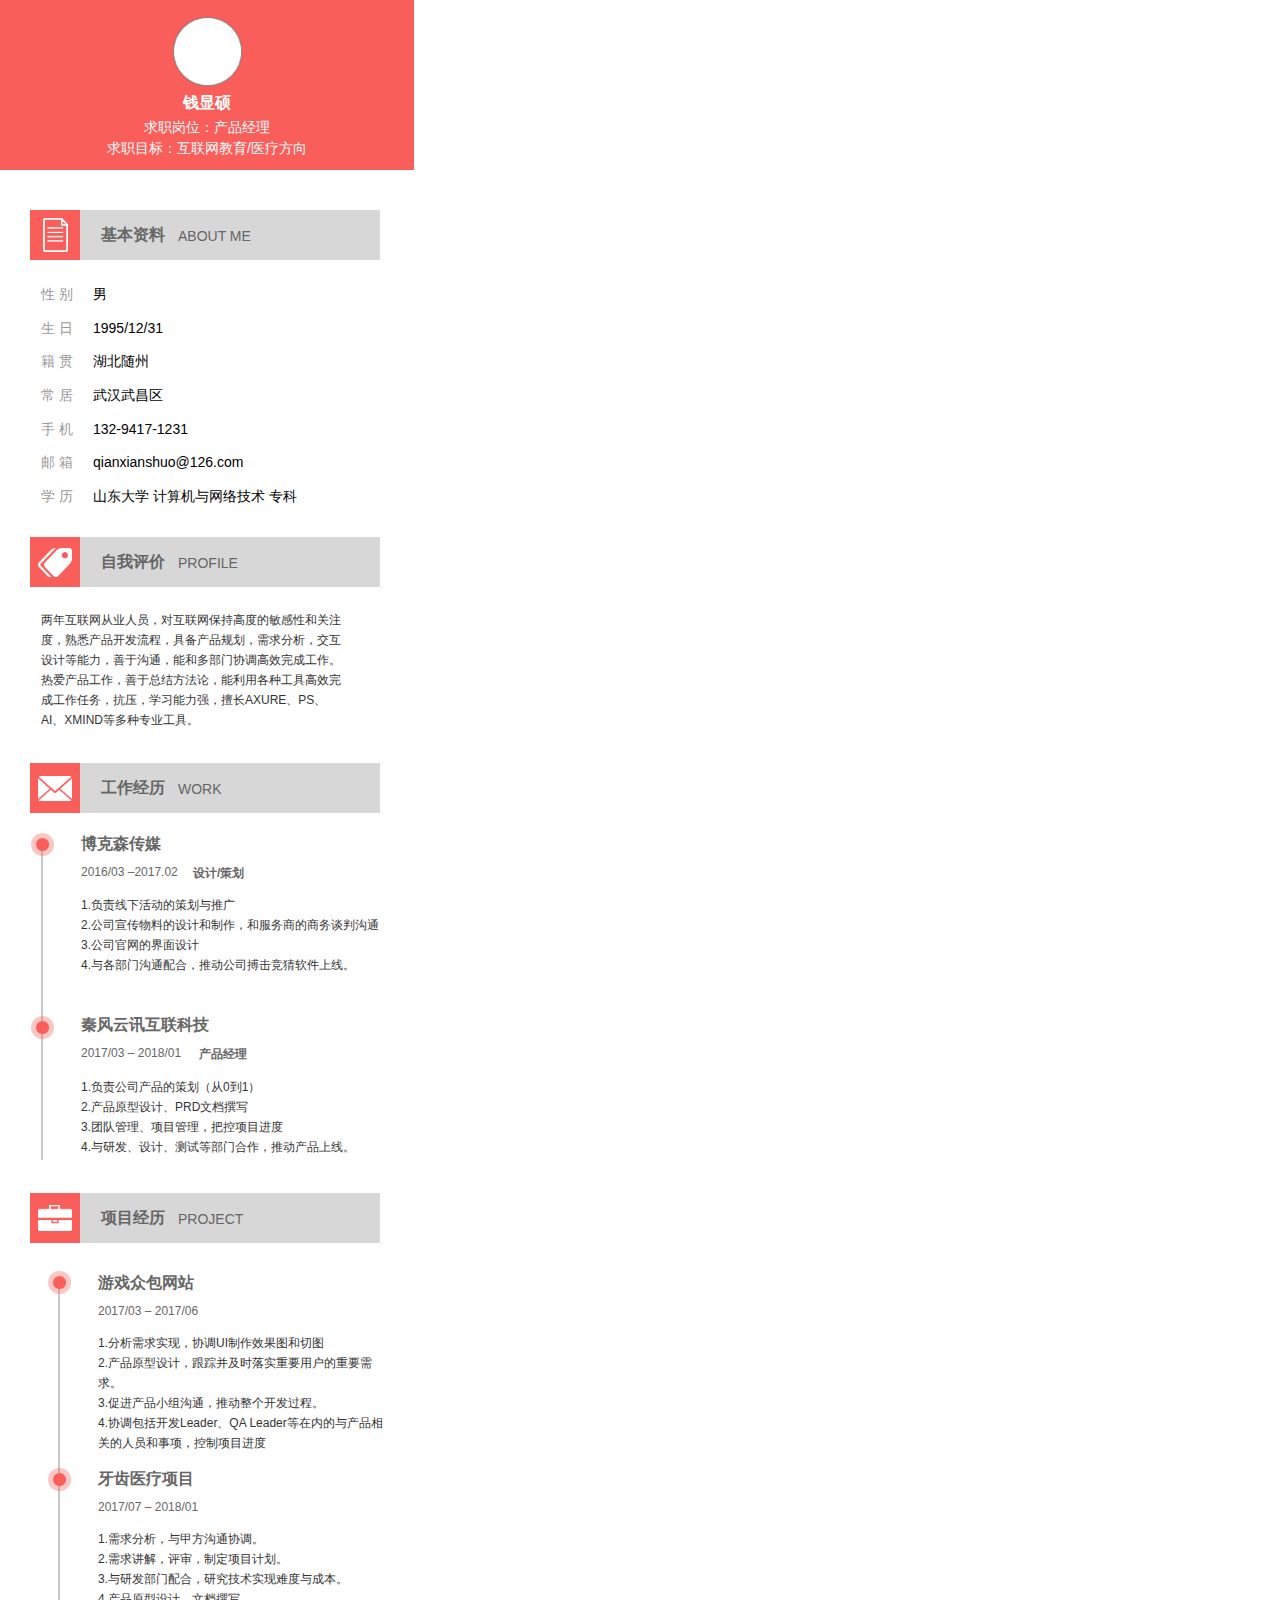
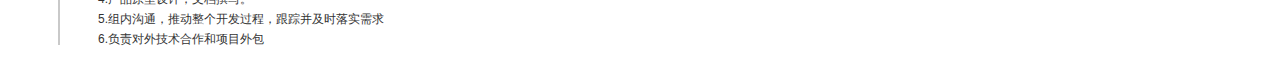
==== commit e7ae56cd: "333" ====
--- a/index.html
+++ b/index.html
@@ -618,6 +618,24 @@
           <p><span>1.需求分析，与甲方沟通协调。</span></p><p><span>2.需求讲解，评审，制定项目计划。</span></p><p><span>3.与研发部门配合，研究技术实现难度与成本。</span></p><p><span>4.产品原型设计，文档撰写。</span></p><p><span>5.组内沟通，推动整个开发过程，跟踪并及时落实需求</span></p><p><span>6.负责对外技术合作和项目外包</span></p>
         </div>
       </div>
+
+      <!-- Unnamed (椭圆形) -->
+      <div id="u133" class="ax_default ellipse ax_default_unplaced" style="display:none; visibility: hidden">
+        <img id="u133_img" class="img " src="resources/images/transparent.gif"/>
+        <!-- Unnamed () -->
+        <div id="u134" class="text" style="display:none; visibility: hidden">
+          <p><span></span></p>
+        </div>
+      </div>
+
+      <!-- Unnamed (椭圆形) -->
+      <div id="u135" class="ax_default ellipse">
+        <img id="u135_img" class="img " src="images/index/u81.png"/>
+        <!-- Unnamed () -->
+        <div id="u136" class="text" style="display:none; visibility: hidden">
+          <p><span></span></p>
+        </div>
+      </div>
     </div>
   </body>
 </html>
--- a/files/index/styles.css
+++ b/files/index/styles.css
@@ -55,7 +55,7 @@
 #u2 {
   border-width:0px;
   position:absolute;
-  left:153px;
+  left:173px;
   top:17px;
   width:69px;
   height:69px;
@@ -92,7 +92,7 @@
 #u4 {
   border-width:0px;
   position:absolute;
-  left:163px;
+  left:183px;
   top:93px;
   width:49px;
   height:19px;
@@ -129,7 +129,7 @@
 #u6 {
   border-width:0px;
   position:absolute;
-  left:124px;
+  left:144px;
   top:119px;
   width:127px;
   height:16px;
@@ -162,7 +162,7 @@
 #u8 {
   border-width:0px;
   position:absolute;
-  left:124px;
+  left:107px;
   top:140px;
   width:201px;
   height:16px;
@@ -194,7 +194,7 @@
 #u10 {
   border-width:0px;
   position:absolute;
-  left:13px;
+  left:30px;
   top:210px;
   width:350px;
   height:50px;
@@ -226,7 +226,7 @@
 #u12 {
   border-width:0px;
   position:absolute;
-  left:13px;
+  left:30px;
   top:210px;
   width:50px;
   height:50px;
@@ -251,7 +251,7 @@
 #u14 {
   border-width:0px;
   position:absolute;
-  left:26px;
+  left:43px;
   top:218px;
   width:25px;
   height:34px;
@@ -288,7 +288,7 @@
 #u16 {
   border-width:0px;
   position:absolute;
-  left:84px;
+  left:101px;
   top:225px;
   width:65px;
   height:21px;
@@ -329,7 +329,7 @@
 #u18 {
   border-width:0px;
   position:absolute;
-  left:161px;
+  left:178px;
   top:228px;
   width:72px;
   height:16px;
@@ -374,7 +374,7 @@
 #u21 {
   border-width:0px;
   position:absolute;
-  left:24px;
+  left:41px;
   top:286px;
   width:33px;
   height:16px;
@@ -407,7 +407,7 @@
 #u23 {
   border-width:0px;
   position:absolute;
-  left:76px;
+  left:93px;
   top:286px;
   width:15px;
   height:16px;
@@ -448,7 +448,7 @@
 #u26 {
   border-width:0px;
   position:absolute;
-  left:24px;
+  left:41px;
   top:320px;
   width:33px;
   height:16px;
@@ -481,7 +481,7 @@
 #u28 {
   border-width:0px;
   position:absolute;
-  left:76px;
+  left:93px;
   top:320px;
   width:73px;
   height:16px;
@@ -522,7 +522,7 @@
 #u31 {
   border-width:0px;
   position:absolute;
-  left:24px;
+  left:41px;
   top:353px;
   width:33px;
   height:16px;
@@ -555,7 +555,7 @@
 #u33 {
   border-width:0px;
   position:absolute;
-  left:76px;
+  left:93px;
   top:353px;
   width:57px;
   height:16px;
@@ -596,7 +596,7 @@
 #u36 {
   border-width:0px;
   position:absolute;
-  left:24px;
+  left:41px;
   top:387px;
   width:33px;
   height:16px;
@@ -629,7 +629,7 @@
 #u38 {
   border-width:0px;
   position:absolute;
-  left:76px;
+  left:93px;
   top:387px;
   width:71px;
   height:16px;
@@ -670,7 +670,7 @@
 #u41 {
   border-width:0px;
   position:absolute;
-  left:24px;
+  left:41px;
   top:421px;
   width:33px;
   height:16px;
@@ -703,7 +703,7 @@
 #u43 {
   border-width:0px;
   position:absolute;
-  left:76px;
+  left:93px;
   top:421px;
   width:99px;
   height:16px;
@@ -744,7 +744,7 @@
 #u46 {
   border-width:0px;
   position:absolute;
-  left:24px;
+  left:41px;
   top:454px;
   width:33px;
   height:16px;
@@ -777,7 +777,7 @@
 #u48 {
   border-width:0px;
   position:absolute;
-  left:76px;
+  left:93px;
   top:454px;
   width:152px;
   height:16px;
@@ -809,7 +809,7 @@
 #u50 {
   border-width:0px;
   position:absolute;
-  left:13px;
+  left:30px;
   top:537px;
   width:350px;
   height:50px;
@@ -841,7 +841,7 @@
 #u52 {
   border-width:0px;
   position:absolute;
-  left:13px;
+  left:30px;
   top:537px;
   width:50px;
   height:50px;
@@ -878,7 +878,7 @@
 #u54 {
   border-width:0px;
   position:absolute;
-  left:84px;
+  left:101px;
   top:552px;
   width:65px;
   height:21px;
@@ -919,7 +919,7 @@
 #u56 {
   border-width:0px;
   position:absolute;
-  left:161px;
+  left:178px;
   top:555px;
   width:60px;
   height:16px;
@@ -964,7 +964,7 @@
 #u59 {
   border-width:0px;
   position:absolute;
-  left:24px;
+  left:41px;
   top:488px;
   width:33px;
   height:16px;
@@ -997,7 +997,7 @@
 #u61 {
   border-width:0px;
   position:absolute;
-  left:76px;
+  left:93px;
   top:488px;
   width:205px;
   height:16px;
@@ -1022,7 +1022,7 @@
 #u63 {
   border-width:0px;
   position:absolute;
-  left:21px;
+  left:38px;
   top:548px;
   width:34px;
   height:29px;
@@ -1056,7 +1056,7 @@
 #u65 {
   border-width:0px;
   position:absolute;
-  left:24px;
+  left:41px;
   top:610px;
   width:300px;
   height:120px;
@@ -1089,7 +1089,7 @@
 #u67 {
   border-width:0px;
   position:absolute;
-  left:13px;
+  left:30px;
   top:763px;
   width:350px;
   height:50px;
@@ -1121,7 +1121,7 @@
 #u69 {
   border-width:0px;
   position:absolute;
-  left:13px;
+  left:30px;
   top:763px;
   width:50px;
   height:50px;
@@ -1158,7 +1158,7 @@
 #u71 {
   border-width:0px;
   position:absolute;
-  left:84px;
+  left:101px;
   top:778px;
   width:65px;
   height:21px;
@@ -1199,7 +1199,7 @@
 #u73 {
   border-width:0px;
   position:absolute;
-  left:161px;
+  left:178px;
   top:781px;
   width:44px;
   height:16px;
@@ -1228,7 +1228,7 @@
 #u75 {
   border-width:0px;
   position:absolute;
-  left:21px;
+  left:38px;
   top:776px;
   width:34px;
   height:25px;
@@ -1253,7 +1253,7 @@
 #u77 {
   border-width:0px;
   position:absolute;
-  left:24px;
+  left:41px;
   top:846px;
   width:2px;
   height:314px;
@@ -1278,7 +1278,7 @@
 #u79 {
   border-width:0px;
   position:absolute;
-  left:13px;
+  left:30px;
   top:832px;
   width:25px;
   height:25px;
@@ -1304,7 +1304,7 @@
 #u81 {
   border-width:0px;
   position:absolute;
-  left:18px;
+  left:35px;
   top:837px;
   width:15px;
   height:15px;
@@ -1341,7 +1341,7 @@
 #u83 {
   border-width:0px;
   position:absolute;
-  left:64px;
+  left:81px;
   top:834px;
   width:81px;
   height:21px;
@@ -1382,7 +1382,7 @@
 #u85 {
   border-width:0px;
   position:absolute;
-  left:64px;
+  left:81px;
   top:865px;
   width:101px;
   height:15px;
@@ -1423,7 +1423,7 @@
 #u87 {
   border-width:0px;
   position:absolute;
-  left:176px;
+  left:193px;
   top:865px;
   width:52px;
   height:15px;
@@ -1461,7 +1461,7 @@
 #u89 {
   border-width:0px;
   position:absolute;
-  left:64px;
+  left:81px;
   top:895px;
   width:299px;
   height:97px;
@@ -1487,7 +1487,7 @@
 #u91 {
   border-width:0px;
   position:absolute;
-  left:13px;
+  left:30px;
   top:1015px;
   width:25px;
   height:25px;
@@ -1513,7 +1513,7 @@
 #u93 {
   border-width:0px;
   position:absolute;
-  left:18px;
+  left:35px;
   top:1020px;
   width:15px;
   height:15px;
@@ -1550,7 +1550,7 @@
 #u95 {
   border-width:0px;
   position:absolute;
-  left:64px;
+  left:81px;
   top:1015px;
   width:129px;
   height:21px;
@@ -1591,7 +1591,7 @@
 #u97 {
   border-width:0px;
   position:absolute;
-  left:64px;
+  left:81px;
   top:1046px;
   width:104px;
   height:15px;
@@ -1632,7 +1632,7 @@
 #u99 {
   border-width:0px;
   position:absolute;
-  left:182px;
+  left:199px;
   top:1046px;
   width:49px;
   height:15px;
@@ -1670,7 +1670,7 @@
 #u101 {
   border-width:0px;
   position:absolute;
-  left:64px;
+  left:81px;
   top:1077px;
   width:299px;
   height:83px;
@@ -1703,7 +1703,7 @@
 #u103 {
   border-width:0px;
   position:absolute;
-  left:13px;
+  left:30px;
   top:1193px;
   width:350px;
   height:50px;
@@ -1735,7 +1735,7 @@
 #u105 {
   border-width:0px;
   position:absolute;
-  left:13px;
+  left:30px;
   top:1193px;
   width:50px;
   height:50px;
@@ -1772,7 +1772,7 @@
 #u107 {
   border-width:0px;
   position:absolute;
-  left:84px;
+  left:101px;
   top:1208px;
   width:65px;
   height:21px;
@@ -1813,7 +1813,7 @@
 #u109 {
   border-width:0px;
   position:absolute;
-  left:161px;
+  left:178px;
   top:1211px;
   width:65px;
   height:16px;
@@ -1842,7 +1842,7 @@
 #u111 {
   border-width:0px;
   position:absolute;
-  left:21px;
+  left:38px;
   top:1205px;
   width:34px;
   height:26px;
@@ -1867,7 +1867,7 @@
 #u113 {
   border-width:0px;
   position:absolute;
-  left:41px;
+  left:58px;
   top:1284px;
   width:2px;
   height:361px;
@@ -1892,7 +1892,7 @@
 #u115 {
   border-width:0px;
   position:absolute;
-  left:30px;
+  left:47px;
   top:1270px;
   width:25px;
   height:25px;
@@ -1918,7 +1918,7 @@
 #u117 {
   border-width:0px;
   position:absolute;
-  left:30px;
+  left:47px;
   top:1467px;
   width:25px;
   height:25px;
@@ -1944,7 +1944,7 @@
 #u119 {
   border-width:0px;
   position:absolute;
-  left:35px;
+  left:52px;
   top:1472px;
   width:15px;
   height:15px;
@@ -1981,7 +1981,7 @@
 #u121 {
   border-width:0px;
   position:absolute;
-  left:81px;
+  left:98px;
   top:1273px;
   width:97px;
   height:21px;
@@ -2022,7 +2022,7 @@
 #u123 {
   border-width:0px;
   position:absolute;
-  left:81px;
+  left:98px;
   top:1304px;
   width:104px;
   height:15px;
@@ -2060,7 +2060,7 @@
 #u125 {
   border-width:0px;
   position:absolute;
-  left:81px;
+  left:98px;
   top:1333px;
   width:289px;
   height:121px;
@@ -2098,7 +2098,7 @@
 #u127 {
   border-width:0px;
   position:absolute;
-  left:81px;
+  left:98px;
   top:1469px;
   width:97px;
   height:21px;
@@ -2139,7 +2139,7 @@
 #u129 {
   border-width:0px;
   position:absolute;
-  left:81px;
+  left:98px;
   top:1500px;
   width:104px;
   height:15px;
@@ -2177,7 +2177,7 @@
 #u131 {
   border-width:0px;
   position:absolute;
-  left:81px;
+  left:98px;
   top:1529px;
   width:289px;
   height:152px;
@@ -2190,6 +2190,56 @@
   left:0px;
   top:0px;
   width:289px;
+  word-wrap:break-word;
+}
+#u133_img {
+  border-width:0px;
+  position:absolute;
+  left:0px;
+  top:0px;
+  width:15px;
+  height:15px;
+}
+#u133 {
+  border-width:0px;
+  position:absolute;
+  left:45px;
+  top:1482px;
+  width:15px;
+  height:15px;
+}
+#u134 {
+  border-width:0px;
+  position:absolute;
+  left:2px;
+  top:0px;
+  width:11px;
+  visibility:hidden;
+  word-wrap:break-word;
+}
+#u135_img {
+  border-width:0px;
+  position:absolute;
+  left:0px;
+  top:0px;
+  width:15px;
+  height:15px;
+}
+#u135 {
+  border-width:0px;
+  position:absolute;
+  left:52px;
+  top:1275px;
+  width:15px;
+  height:15px;
+}
+#u136 {
+  border-width:0px;
+  position:absolute;
+  left:2px;
+  top:0px;
+  width:11px;
+  visibility:hidden;
   word-wrap:break-word;
 }
 body.a {  background-color:rgba(255, 255, 255, 1);
@@ -2221,14 +2271,12 @@
 #u1.a {
 }
 #u2.a {
-  left:173px;
 }
 #u2_img.a {
 }
 #u3.a {
 }
 #u4.a {
-  left:183px;
 }
 #u4_div.a {
   border-width:0px;
@@ -2253,7 +2301,6 @@
 #u5.a {
 }
 #u6.a {
-  left:144px;
 }
 #u6_div.a {
   border-width:0px;
@@ -2274,7 +2321,6 @@
 #u7.a {
 }
 #u8.a {
-  left:107px;
 }
 #u8_div.a {
   border-width:0px;
@@ -2295,7 +2341,6 @@
 #u9.a {
 }
 #u10.a {
-  left:30px;
 }
 #u10_div.a {
   border-width:0px;
@@ -2315,7 +2360,6 @@
 #u11.a {
 }
 #u12.a {
-  left:30px;
 }
 #u12_div.a {
   border-width:0px;
@@ -2335,14 +2379,12 @@
 #u13.a {
 }
 #u14.a {
-  left:43px;
 }
 #u14_img.a {
 }
 #u15.a {
 }
 #u16.a {
-  left:101px;
 }
 #u16_div.a {
   border-width:0px;
@@ -2367,7 +2409,6 @@
 #u17.a {
 }
 #u18.a {
-  left:178px;
 }
 #u18_div.a {
   border-width:0px;
@@ -2392,7 +2433,6 @@
 #u19.a {
 }
 #u21.a {
-  left:41px;
 }
 #u21_div.a {
   border-width:0px;
@@ -2413,7 +2453,6 @@
 #u22.a {
 }
 #u23.a {
-  left:93px;
 }
 #u23_div.a {
   border-width:0px;
@@ -2434,7 +2473,6 @@
 #u24.a {
 }
 #u26.a {
-  left:41px;
 }
 #u26_div.a {
   border-width:0px;
@@ -2455,7 +2493,6 @@
 #u27.a {
 }
 #u28.a {
-  left:93px;
 }
 #u28_div.a {
   border-width:0px;
@@ -2476,7 +2513,6 @@
 #u29.a {
 }
 #u31.a {
-  left:41px;
 }
 #u31_div.a {
   border-width:0px;
@@ -2497,7 +2533,6 @@
 #u32.a {
 }
 #u33.a {
-  left:93px;
 }
 #u33_div.a {
   border-width:0px;
@@ -2518,7 +2553,6 @@
 #u34.a {
 }
 #u36.a {
-  left:41px;
 }
 #u36_div.a {
   border-width:0px;
@@ -2539,7 +2573,6 @@
 #u37.a {
 }
 #u38.a {
-  left:93px;
 }
 #u38_div.a {
   border-width:0px;
@@ -2560,7 +2593,6 @@
 #u39.a {
 }
 #u41.a {
-  left:41px;
 }
 #u41_div.a {
   border-width:0px;
@@ -2581,7 +2613,6 @@
 #u42.a {
 }
 #u43.a {
-  left:93px;
 }
 #u43_div.a {
   border-width:0px;
@@ -2602,7 +2633,6 @@
 #u44.a {
 }
 #u46.a {
-  left:41px;
 }
 #u46_div.a {
   border-width:0px;
@@ -2623,7 +2653,6 @@
 #u47.a {
 }
 #u48.a {
-  left:93px;
 }
 #u48_div.a {
   border-width:0px;
@@ -2644,7 +2673,6 @@
 #u49.a {
 }
 #u50.a {
-  left:30px;
 }
 #u50_div.a {
   border-width:0px;
@@ -2664,7 +2692,6 @@
 #u51.a {
 }
 #u52.a {
-  left:30px;
 }
 #u52_div.a {
   border-width:0px;
@@ -2684,7 +2711,6 @@
 #u53.a {
 }
 #u54.a {
-  left:101px;
 }
 #u54_div.a {
   border-width:0px;
@@ -2709,7 +2735,6 @@
 #u55.a {
 }
 #u56.a {
-  left:178px;
 }
 #u56_div.a {
   border-width:0px;
@@ -2734,7 +2759,6 @@
 #u57.a {
 }
 #u59.a {
-  left:41px;
 }
 #u59_div.a {
   border-width:0px;
@@ -2755,7 +2779,6 @@
 #u60.a {
 }
 #u61.a {
-  left:93px;
 }
 #u61_div.a {
   border-width:0px;
@@ -2776,14 +2799,12 @@
 #u62.a {
 }
 #u63.a {
-  left:38px;
 }
 #u63_img.a {
 }
 #u64.a {
 }
 #u65.a {
-  left:41px;
 }
 #u65_div.a {
   border-width:0px;
@@ -2805,7 +2826,6 @@
 #u66.a {
 }
 #u67.a {
-  left:30px;
 }
 #u67_div.a {
   border-width:0px;
@@ -2825,7 +2845,6 @@
 #u68.a {
 }
 #u69.a {
-  left:30px;
 }
 #u69_div.a {
   border-width:0px;
@@ -2845,7 +2864,6 @@
 #u70.a {
 }
 #u71.a {
-  left:101px;
 }
 #u71_div.a {
   border-width:0px;
@@ -2870,7 +2888,6 @@
 #u72.a {
 }
 #u73.a {
-  left:178px;
 }
 #u73_div.a {
   border-width:0px;
@@ -2895,35 +2912,30 @@
 #u74.a {
 }
 #u75.a {
-  left:38px;
 }
 #u75_img.a {
 }
 #u76.a {
 }
 #u77.a {
-  left:41px;
 }
 #u77_img.a {
 }
 #u78.a {
 }
 #u79.a {
-  left:30px;
 }
 #u79_img.a {
 }
 #u80.a {
 }
 #u81.a {
-  left:35px;
 }
 #u81_img.a {
 }
 #u82.a {
 }
 #u83.a {
-  left:81px;
 }
 #u83_div.a {
   border-width:0px;
@@ -2948,7 +2960,6 @@
 #u84.a {
 }
 #u85.a {
-  left:81px;
 }
 #u85_div.a {
   border-width:0px;
@@ -2973,7 +2984,6 @@
 #u86.a {
 }
 #u87.a {
-  left:193px;
 }
 #u87_div.a {
   border-width:0px;
@@ -2998,7 +3008,6 @@
 #u88.a {
 }
 #u89.a {
-  left:81px;
 }
 #u89_div.a {
   border-width:0px;
@@ -3020,21 +3029,18 @@
 #u90.a {
 }
 #u91.a {
-  left:30px;
 }
 #u91_img.a {
 }
 #u92.a {
 }
 #u93.a {
-  left:35px;
 }
 #u93_img.a {
 }
 #u94.a {
 }
 #u95.a {
-  left:81px;
 }
 #u95_div.a {
   border-width:0px;
@@ -3059,7 +3065,6 @@
 #u96.a {
 }
 #u97.a {
-  left:81px;
 }
 #u97_div.a {
   border-width:0px;
@@ -3084,7 +3089,6 @@
 #u98.a {
 }
 #u99.a {
-  left:199px;
 }
 #u99_div.a {
   border-width:0px;
@@ -3109,7 +3113,6 @@
 #u100.a {
 }
 #u101.a {
-  left:81px;
 }
 #u101_div.a {
   border-width:0px;
@@ -3131,7 +3134,6 @@
 #u102.a {
 }
 #u103.a {
-  left:30px;
 }
 #u103_div.a {
   border-width:0px;
@@ -3151,7 +3153,6 @@
 #u104.a {
 }
 #u105.a {
-  left:30px;
 }
 #u105_div.a {
   border-width:0px;
@@ -3171,7 +3172,6 @@
 #u106.a {
 }
 #u107.a {
-  left:101px;
 }
 #u107_div.a {
   border-width:0px;
@@ -3196,7 +3196,6 @@
 #u108.a {
 }
 #u109.a {
-  left:178px;
 }
 #u109_div.a {
   border-width:0px;
@@ -3221,37 +3220,41 @@
 #u110.a {
 }
 #u111.a {
-  left:38px;
 }
 #u111_img.a {
 }
 #u112.a {
 }
 #u113.a {
+  left:41px;
 }
 #u113_img.a {
 }
 #u114.a {
 }
 #u115.a {
+  left:30px;
 }
 #u115_img.a {
 }
 #u116.a {
 }
 #u117.a {
+  left:30px;
 }
 #u117_img.a {
 }
 #u118.a {
 }
 #u119.a {
+  left:35px;
 }
 #u119_img.a {
 }
 #u120.a {
 }
 #u121.a {
+  left:81px;
 }
 #u121_div.a {
   border-width:0px;
@@ -3276,6 +3279,7 @@
 #u122.a {
 }
 #u123.a {
+  left:81px;
 }
 #u123_div.a {
   border-width:0px;
@@ -3300,6 +3304,7 @@
 #u124.a {
 }
 #u125.a {
+  left:81px;
 }
 #u125_div.a {
   border-width:0px;
@@ -3321,6 +3326,7 @@
 #u126.a {
 }
 #u127.a {
+  left:81px;
 }
 #u127_div.a {
   border-width:0px;
@@ -3345,6 +3351,7 @@
 #u128.a {
 }
 #u129.a {
+  left:81px;
 }
 #u129_div.a {
   border-width:0px;
@@ -3369,6 +3376,7 @@
 #u130.a {
 }
 #u131.a {
+  left:81px;
 }
 #u131_div.a {
   border-width:0px;
@@ -3389,3 +3397,17 @@
 }
 #u132.a {
 }
+#u133.a {
+  left:35px;
+  top:1275px;
+}
+#u133_img.a {
+}
+#u134.a {
+}
+#u135.a {
+}
+#u135_img.a {
+}
+#u136.a {
+}
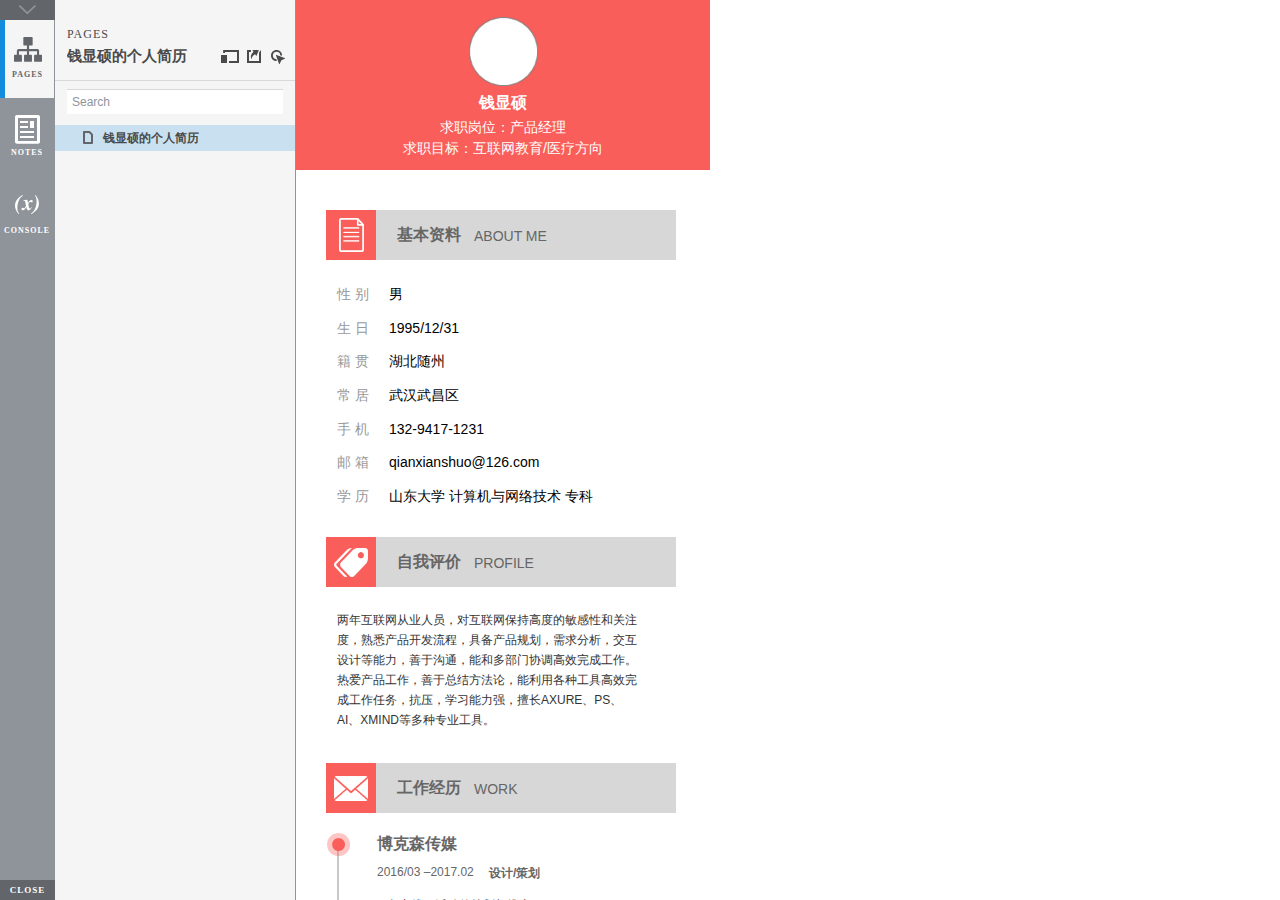
==== commit 28cac1d3: "666" ====
--- a/index.html
+++ b/index.html
@@ -1,641 +1,503 @@
-﻿<!DOCTYPE html>
-<html>
-  <head>
-    <title>index</title>
+<!DOCTYPE html>
+<html xmlns="http://www.w3.org/1999/xhtml" xml:lang="en" lang="en">
+<head>
+    <title>Untitled Document</title>
     <meta http-equiv="X-UA-Compatible" content="IE=edge"/>
-    <meta http-equiv="content-type" content="text/html; charset=utf-8"/>
-    <meta name="apple-mobile-web-app-capable" content="yes"/>
-    <link href="resources/css/jquery-ui-themes.css" type="text/css" rel="stylesheet"/>
-    <link href="resources/css/axure_rp_page.css" type="text/css" rel="stylesheet"/>
-    <link href="data/styles.css" type="text/css" rel="stylesheet"/>
-    <link href="files/index/styles.css" type="text/css" rel="stylesheet"/>
-    <script src="resources/scripts/jquery-1.7.1.min.js"></script>
-    <script src="resources/scripts/jquery-ui-1.8.10.custom.min.js"></script>
-    <script src="resources/scripts/prototypePre.js"></script>
-    <script src="data/document.js"></script>
-    <script src="resources/scripts/prototypePost.js"></script>
-    <script src="files/index/data.js"></script>
+    <meta http-equiv="content-type" content="text/html; charset=utf-8" />
+    <meta name="viewport" content="width=device-width, initial-scale=1.0" />
+    <meta name="apple-mobile-web-app-capable" content="yes" />
+    <link type="text/css" href="resources/css/reset.css" rel="Stylesheet" />
+    <link type="text/css" href="resources/css/default.css" rel="Stylesheet" />
+    <!--<link href='https://fonts.googleapis.com/css?family=Nunito:300' rel='stylesheet' type='text/css'>-->
+
     <script type="text/javascript">
-      $axure.utils.getTransparentGifPath = function() { return 'resources/images/transparent.gif'; };
-      $axure.utils.getOtherPath = function() { return 'resources/Other.html'; };
-      $axure.utils.getReloadPath = function() { return 'resources/reload.html'; };
+        if (location.href.toString().indexOf('file://localhost/') == 0) {
+            location.href = location.href.toString().replace('file://localhost/', 'file:///');
+        }
     </script>
-  </head>
-  <body>
-    <div id="base" class="">
-
-      <!-- Unnamed (矩形) -->
-      <div id="u0" class="ax_default box_3">
-        <div id="u0_div" class=""></div>
-        <!-- Unnamed () -->
-        <div id="u1" class="text" style="display:none; visibility: hidden">
-          <p><span></span></p>
+
+    <!-- 8.0.0.3323 -->
+<script src="resources/scripts/jquery-1.7.1.min.js"></script>
+<script src="resources/scripts/startPre.js"></script>
+<script src="data/document.js"></script>
+
+    <style type="text/css">
+
+#outerContainer {
+	width:1000px;
+	height:1500px;
+}
+
+.vsplitbar {
+    width: 3px;
+    /*background: #B9B9B9;*/
+    border-right: 1px solid #8f949a;
+}
+
+.vsplitbar:hover, .vsplitbar.active {
+    background: #8f949a;
+}
+
+#rightPanel {
+    background-color: White;
+}
+
+/*#leftPanel {
+    min-width: 120px;
+}*/
+
+.splitterMask {
+   position:absolute;
+   top: 0;
+   left: 0;
+   width: 100%;
+   height: 100%;
+   overflow: hidden;
+   background-image: url(resources/images/transparent.gif);
+   z-index: 20000;
+}
+
+    </style>
+    <script type="text/javascript" language="JavaScript"><!--
+        var SITEMAP_COLLAPSE_VAR_NAME = 'c';
+        var PLUGIN_VAR_NAME = 'g';
+        var FOOTNOTES_VAR_NAME = 'fn';
+        var ADAPTIVE_VIEW_VAR_NAME = 'view';
+        var lastLeftPanelWidth = 295;
+        var toolBarOnly = true;
+
+        // isolate scope
+        (function() {
+            setUpController();
+            
+            var configuration = $axure.document.configuration;
+            var _settings = {};
+            _settings.projectId = configuration.prototypeId;
+            _settings.isAxshare = configuration.isAxshare;
+            _settings.loadFeedbackPlugin = configuration.loadFeedbackPlugin;
+            var cHash = getHashStringVar(SITEMAP_COLLAPSE_VAR_NAME);
+            _settings.startCollapsed = cHash == "1";
+            if(cHash == "2") closePlayer();
+            var gHash = getHashStringVar(PLUGIN_VAR_NAME);
+            if(gHash == "") gHash = 1;
+            _settings.startPluginGid = gHash;
+
+            $axure.player.settings = _settings;
+
+            $(window).bind('load', function() {
+                if(CHROME_5_LOCAL && !$('body').attr('pluginDetected')) {
+                    window.location = 'resources/chrome/chrome.html';
+                }
+            });
+
+            $(document).ready(function() {
+                $axure.page.bind('load.start', mainFrame_onload);
+                $axure.messageCenter.addMessageListener(messageCenter_message);
+
+                $(document).on('pluginShown', function (event, data) {
+                    setVarInCurrentUrlHash('g', data ? data : '');
+                });
+
+                $(document).on('pluginCreated', function(event, data) {
+                    if($axure.player.settings.startPluginGid == data) {
+                        $axure.player.showPlugin(data);
+                    }
+                });
+
+                if($axure.player.settings.loadFeedbackPlugin) {
+                    if($axure.player.settings.isAxshare) {
+                        $axure.utils.loadJS('/Scripts/plugins/feedback/feedback8.js');
+                    } else {
+                        $axure.utils.loadJS('http://share.axure.com/Scripts/plugins/feedback/feedback8.js');
+                    }
+                }
+
+                if(navigator.userAgent.indexOf("MSIE") >= 0) $('#outerContainer').width('100%');
+                initialize();
+                if($axure.player.settings.startCollapsed) $('#outerContainer').splitter({ sizeLeft: 0 });
+                else $('#outerContainer').splitter({ sizeLeft: lastLeftPanelWidth });
+                $('#leftPanel').width(lastLeftPanelWidth);
+                
+                $(window).resize(function() { resizeContent(); });
+
+                $('#maximizePanelContainer').hide();
+
+                initializeLogo();
+
+                $(window).resize();
+                resizeContent();
+                
+                $axure.player.collapseToBar();
+
+                if($axure.player.settings.startCollapsed) {
+                    collapse();
+                    $('#leftPanel').width(0);
+                }
+
+                if(MOBILE_DEVICE) {
+                    $('#interfaceControlFrameMinimizeContainer').height('45px');
+                    $('#interfaceControlFrameMinimizeContainer a').height('45px');
+                    $('#interfaceControlFrameHeaderContainer').css('margin-top','45px');
+                    $('#interfaceControlFrameCloseContainer a').css('padding','10px 0px');
+                    $('#maximizePanelContainer').height('45px');//.css('top','inherit').css('bottom','0px');
+
+                    $('body').removeClass('hashover');
+
+                    if(IOS) {
+                        $('#rightPanel').css('overflow', 'auto').css('-webkit-overflow-scrolling', 'touch').css('-ms-overflow-x', 'hidden');
+
+                        window.addEventListener("orientationchange", function() {
+                            var viewport = document.querySelector("meta[name=viewport]");
+                            //so iOS doesn't zoom when switching back to portrait
+                            viewport.setAttribute('content', 'width=device-width, initial-scale=1.0, maximum-scale=1.0');
+                            viewport.setAttribute('content', 'width=device-width, initial-scale=1.0');
+                            resizeContent();
+                        }, false);
+
+                        $axure.page.bind('load.start', function() {
+                            resizeContent();
+                        });
+                    }
+                }
+
+            });
+
+            function initialize() {
+                var legacyQString = getQueryString("Page");
+                if (legacyQString.length > 0) {
+                    location.href = location.href.substring(0, location.href.indexOf("?")) + "#p=" + legacyQString;
+                    return;
+                }
+
+                var mainFrame = document.getElementById("mainFrame");
+                mainFrame.contentWindow.location.href = getInitialUrl();
+            }
+
+            function initializeLogo() {
+                if($axure.document.configuration.logoImagePath) {
+                    var image = new Image();
+                    image.onload = function() {
+                        $('#logoImage').css('max-width', this.width + 'px');
+                        $axure.player.resizeContent();
+                    };
+                    image.src = $axure.document.configuration.logoImagePath;
+                
+                    $('#interfaceControlFrameLogoImageContainer').html('<img id="logoImage" src="" />');
+                    $('#logoImage').attr('src', $axure.document.configuration.logoImagePath).load(function() { resizeContent(); });
+                } else $('#interfaceControlFrameLogoImageContainer').hide();
+
+                if ($axure.document.configuration.logoImageCaption) {
+                    $('#interfaceControlFrameLogoCaptionContainer').html($axure.document.configuration.logoImageCaption);
+                } else $('#interfaceControlFrameLogoCaptionContainer').hide();
+
+                if(!$('#interfaceControlFrameLogoImageContainer').is(':visible') && !$('#interfaceControlFrameLogoCaptionContainer').is(':visible')) {
+                    $('#interfaceControlFrameLogoContainer').hide();
+                }
+            }
+
+            var resizeContent = $axure.player.resizeContent = function() {
+                var newHeight = $(window).height();
+                var newWidth = $(window).width();
+
+                var controlContainerHeight = newHeight;// - 30;
+                if($('#interfaceControlFrameLogoContainer').is(':visible')) controlContainerHeight -= $('#interfaceControlFrameLogoContainer').outerHeight();// + 16;
+
+                $('#outerContainer').height(newHeight).width(newWidth);
+                $('.vsplitbar').height(newHeight);
+                $('#leftPanel').height(newHeight);
+                $('#interfaceControlFrame').height(newHeight);
+                $('#interfaceControlFrameContainer').height(newHeight);
+                $('#interfaceControlFrameHostContainer').height(controlContainerHeight);
+
+                $('#rightPanel').height(newHeight);
+                $('#mainFrame').height(newHeight);
+
+                if($('#leftPanel').is(':visible')) $('#rightPanel').width($(window).width() - $('#leftPanel').width() - 1);// $('.vsplitbar').width());
+                else $('#rightPanel').width($(window).width());
+
+                $(document).trigger('ContainerHeightChange',[controlContainerHeight]);
+
+                if(MOBILE_DEVICE) {
+                    if(!(getHashStringVar(ADAPTIVE_VIEW_VAR_NAME).length > 0)) $axure.messageCenter.postMessage('setAdaptiveViewForSize', {'width':newWidth, 'height':$('#rightPanel').height()});
+                }
+            }
+
+            var collapseToBar = $axure.player.collapseToBar = function() {
+                lastLeftPanelWidth = $('#leftPanel').width();
+                $('#leftPanel').width('55px');
+                $('.vsplitbar').hide();
+                $('#rightPanel').width($(window).width() - $('#leftPanel').width());
+                $(window).resize();
+                $('#outerContainer').trigger('resize');
+                toolBarOnly = true;
+            }
+
+            var expandFromBar = $axure.player.expandFromBar = function() {
+                if($('.vsplitbar').is(':visible')) return;
+
+                $('#leftPanel').width(lastLeftPanelWidth);
+                $('.vsplitbar').show();
+                $('#rightPanel').width($(window).width() - $('#leftPanel').width() - 1);// $('.vsplitbar').width());
+                $(window).resize();
+                $('#outerContainer').trigger('resize');
+                toolBarOnly = false;
+            }
+
+        })();
+
+        function messageCenter_message(message, data) {
+            if(message == 'expandFrame') expand();
+            else if(message == 'getCollapseFrameOnLoad' && $axure.player.settings.startCollapsed && !MOBILE_DEVICE) $axure.messageCenter.postMessage('collapseFrameOnLoad');
+        }
+
+        
+        function getInitialUrl() {
+            var pageName = getHashStringVar("p");
+            if(pageName.length > 0) return pageName + ".html";
+            else {
+                var url = getFirstPageUrl($axure.document.sitemap.rootNodes);
+                return (url ? url : "about:blank");
+            }
+        }
+
+        function getFirstPageUrl(nodes) {
+            for (var i = 0; i < nodes.length; i++) {
+                var node = nodes[i];
+                if (node.url) return node.url;
+                else {
+                    var hasChildren = (node.children && node.children.length > 0);
+                    if (hasChildren) {
+                        var url = getFirstPageUrl(node.children);
+                        if (url) return url;
+                    }
+                }
+            }
+            return null;
+        }
+
+        function closePlayer() {
+            if($axure.page.location) window.location.href = $axure.page.location;
+            else {
+                var pageFile = getInitialUrl();
+                var currentLocation = window.location.toString();
+                window.location.href = currentLocation.substr(0, currentLocation.lastIndexOf("/") + 1) + pageFile;
+            }
+        }
+
+        function replaceHash(newHash) {
+            var currentLocWithoutHash = window.location.toString().split('#')[0];
+
+            //We use replace so that every hash change doesn't get appended to the history stack.
+            //We use replaceState in browsers that support it, else replace the location
+            if(typeof window.history.replaceState != 'undefined') {
+                try {
+                    //Chrome 45 (Version 45.0.2454.85 m) started throwing an error here when generated locally (this only happens with sitemap open) which broke all interactions.
+                    //try catch breaks the url adjusting nicely when the sitemap is open, but all interactions and forward and back buttons work.
+                    //Uncaught SecurityError: Failed to execute 'replaceState' on 'History': A history state object with URL 'file:///C:/Users/Ian/Documents/Axure/HTML/Untitled/start.html#p=home' cannot be created in a document with origin 'null'.
+                    window.history.replaceState(null, null, currentLocWithoutHash + newHash);
+                } catch(ex) {}
+            } else {
+                window.location.replace(currentLocWithoutHash + newHash);
+            }
+        }
+
+        function collapse() {
+            setVarInCurrentUrlHash('c', 1);
+            if(!toolBarOnly) lastLeftPanelWidth = $('#leftPanel').width();
+
+            $('#maximizePanelContainer').show();
+            $('#leftPanel').hide();
+            $('.vsplitbar').hide();
+            $('#rightPanel').width($(window).width());
+            $(window).resize();
+            $('#outerContainer').trigger('resize');
+
+            $(document).trigger('sidebarCollapse');
+
+            if(MOBILE_DEVICE) {
+                $('#maximizePanelContainer').animate({
+                    top:$('#rightPanel').height() - $('#maximizePanelContainer').height()
+                }, 300, 'swing', function() {
+                    $('#maximizePanelContainer').css('top', 'inherit').css('bottom', '0px');
+                });
+            }
+        }
+
+        function expand() {
+            if(MOBILE_DEVICE) {
+                $('#maximizePanelContainer').css('top', '0px').css('bottom', 'inherit');
+            }
+
+            deleteVarFromCurrentUrlHash('c');
+            $('#maximizePanelContainer').hide();
+            $('#leftPanel').width(lastLeftPanelWidth);
+            $('#leftPanel').show();
+            if(!toolBarOnly) {
+                $('.vsplitbar').show();
+                $('#rightPanel').width($(window).width() - $('#leftPanel').width() - 1);
+            } else {
+                $axure.player.collapseToBar();
+            }
+            $(window).resize();
+            $('#outerContainer').trigger('resize');
+
+            $(document).trigger('sidebarExpanded');
+        }
+
+
+        function mainFrame_onload() {
+            if($axure.page.pageName) document.title = $axure.page.pageName;
+        }
+
+        function getQueryString(query) {
+            var qstring = self.location.href.split("?");
+            if(qstring.length < 2) return "";
+            return GetParameter(qstring, query);
+        }
+        
+        function GetParameter(qstring, query) {
+            var prms = qstring[1].split("&");
+            var frmelements = new Array();
+            var currprmeter, querystr = "";
+
+            for(var i = 0; i < prms.length; i++) {
+                currprmeter = prms[i].split("=");
+                frmelements[i] = new Array();
+                frmelements[i][0] = currprmeter[0];
+                frmelements[i][1] = currprmeter[1];
+            }
+
+            for(j = 0; j < frmelements.length; j++) {
+                if(frmelements[j][0].toLowerCase() == query.toLowerCase()) {
+                    querystr = frmelements[j][1];
+                    break;
+                }
+            }
+            return querystr;
+        }
+        
+        function getHashStringVar(query) {
+            var qstring = self.location.href.split("#");
+            if(qstring.length < 2) return "";
+            return GetParameter(qstring, query);
+        }
+
+        function setHashStringVar(currentHash, varName, varVal) {
+            var varWithEqual = varName + '=';
+            var poundVarWithEqual = varVal === '' ? '' :  '#' + varName + '=' + varVal;
+            var ampVarWithEqual = varVal === '' ? '' :  '&' + varName + '=' + varVal;
+            var hashToSet = '';
+
+            var pageIndex = currentHash.indexOf('#' + varWithEqual);
+            if(pageIndex == -1) pageIndex = currentHash.indexOf('&' + varWithEqual);
+            if(pageIndex != -1) {
+                var newHash = currentHash.substring(0, pageIndex);
+
+                newHash = newHash == '' ? poundVarWithEqual : newHash + ampVarWithEqual;
+
+                var ampIndex = currentHash.indexOf('&', pageIndex + 1);
+                if(ampIndex != -1) {
+                    newHash = newHash == '' ? '#' + currentHash.substring(ampIndex + 1) : newHash + currentHash.substring(ampIndex);
+                }
+                hashToSet = newHash;
+            } else if(currentHash.indexOf('#') != -1) {
+                hashToSet = currentHash + ampVarWithEqual;
+            } else {
+                hashToSet = poundVarWithEqual;
+            }
+
+            if(hashToSet != '' || varVal == '') {
+                return hashToSet;
+            }
+
+            return null;
+        }
+
+        function setVarInCurrentUrlHash(varName, varVal) {
+            var newHash = setHashStringVar(window.location.hash, varName, varVal);
+
+            if(newHash != null) {
+                replaceHash(newHash);
+            }
+        }
+
+        function deleteHashStringVar(currentHash, varName) {
+            var varWithEqual = varName + '=';
+
+            var pageIndex = currentHash.indexOf('#' + varWithEqual);
+            if(pageIndex == -1) pageIndex = currentHash.indexOf('&' + varWithEqual);
+            if(pageIndex != -1) {
+                var newHash = currentHash.substring(0, pageIndex);
+
+                var ampIndex = currentHash.indexOf('&', pageIndex + 1);
+
+                //IF begin of string....if none blank, ELSE # instead of & and rest
+                //IF in string....prefix + if none blank, ELSE &-rest
+                if(newHash == '') { //beginning of string
+                    newHash = ampIndex != -1 ? '#' + currentHash.substring(ampIndex + 1) : '';
+                } else { //somewhere in the middle
+                    newHash = newHash + (ampIndex != -1 ? currentHash.substring(ampIndex) : '');
+                }
+
+                return newHash;
+            }
+
+            return null;
+        }
+
+        function deleteVarFromCurrentUrlHash(varName) {
+            var newHash = deleteHashStringVar(window.location.hash, varName);
+
+            if(newHash != null) {
+                replaceHash(newHash);
+            }
+        }
+    --></script>
+    
+    <link type="text/css" rel="Stylesheet" href="plugins/sitemap/styles/sitemap.css" />
+    <link type="text/css" rel="Stylesheet" href="plugins/page_notes/styles/page_notes.css" />
+    <link type="text/css" rel="Stylesheet" href="plugins/debug/styles/debug.css" />
+    <script src="resources/scripts/startPost.js"></script>
+
+
+    <!--<link type="text/css" rel="Stylesheet" href="plugins/recordplay/styles/recordplay.css" />
+    <script type="text/javascript" src="plugins/recordplay/recordplay.js"></script>-->
+    
+
+</head>
+<body scroll="no" class="hashover">
+    <div id="outerContainer">
+
+        <div id="leftPanel">
+            <div id="interfaceControlFrame">
+                <div id="interfaceControlFrameMinimizeContainer">
+                    <a title="Collapse" id="interfaceControlFrameMinimizeButton" onclick="collapse();">&nbsp;</a>
+                </div>
+                <div id="interfaceControlFrameHeaderContainer">
+                    <ul id="interfaceControlFrameHeader"></ul>
+                </div>
+                <div id="interfaceControlFrameContainer">
+                    <div id="interfaceControlFrameLogoContainer">
+                        <div id="interfaceControlFrameLogoImageContainer"></div>
+                        <div id="interfaceControlFrameLogoCaptionContainer"></div>
+                    </div>
+                    <div id="interfaceControlFrameHostContainer">
+                    </div>
+                </div>
+                <div id="interfaceControlFrameCloseContainer">
+                    <a title="Close" id="interfaceControlFrameCloseButton" onclick="closePlayer();">CLOSE</a>
+                </div>
+            </div>
         </div>
-      </div>
-
-      <!-- Unnamed (图片) -->
-      <div id="u2" class="ax_default _图片">
-        <img id="u2_img" class="img " src="images/index/u2.png"/>
-        <!-- Unnamed () -->
-        <div id="u3" class="text" style="display:none; visibility: hidden">
-          <p><span></span></p>
+        <div id="rightPanel">
+            <iframe id="mainFrame" name="mainFrame" width="100%" height="100%" src="" frameborder="0" style="display: block;" webkitallowfullscreen mozallowfullscreen allowfullscreen></iframe>
         </div>
-      </div>
-
-      <!-- Unnamed (矩形) -->
-      <div id="u4" class="ax_default label">
-        <div id="u4_div" class=""></div>
-        <!-- Unnamed () -->
-        <div id="u5" class="text">
-          <p><span>钱显硕</span></p>
-        </div>
-      </div>
-
-      <!-- Unnamed (矩形) -->
-      <div id="u6" class="ax_default label">
-        <div id="u6_div" class=""></div>
-        <!-- Unnamed () -->
-        <div id="u7" class="text">
-          <p><span>求职岗位：产品经理</span></p>
-        </div>
-      </div>
-
-      <!-- Unnamed (矩形) -->
-      <div id="u8" class="ax_default label">
-        <div id="u8_div" class=""></div>
-        <!-- Unnamed () -->
-        <div id="u9" class="text">
-          <p><span>求职目标：互联网教育/医疗方向</span></p>
-        </div>
-      </div>
-
-      <!-- Unnamed (矩形) -->
-      <div id="u10" class="ax_default box_3">
-        <div id="u10_div" class=""></div>
-        <!-- Unnamed () -->
-        <div id="u11" class="text" style="display:none; visibility: hidden">
-          <p><span></span></p>
-        </div>
-      </div>
-
-      <!-- Unnamed (矩形) -->
-      <div id="u12" class="ax_default box_3">
-        <div id="u12_div" class=""></div>
-        <!-- Unnamed () -->
-        <div id="u13" class="text" style="display:none; visibility: hidden">
-          <p><span></span></p>
-        </div>
-      </div>
-
-      <!-- Unnamed (图片) -->
-      <div id="u14" class="ax_default _图片">
-        <img id="u14_img" class="img " src="images/index/u14.png"/>
-        <!-- Unnamed () -->
-        <div id="u15" class="text" style="display:none; visibility: hidden">
-          <p><span></span></p>
-        </div>
-      </div>
-
-      <!-- Unnamed (矩形) -->
-      <div id="u16" class="ax_default _三级标题">
-        <div id="u16_div" class=""></div>
-        <!-- Unnamed () -->
-        <div id="u17" class="text">
-          <p><span>基本资料</span></p>
-        </div>
-      </div>
-
-      <!-- Unnamed (矩形) -->
-      <div id="u18" class="ax_default _三级标题">
-        <div id="u18_div" class=""></div>
-        <!-- Unnamed () -->
-        <div id="u19" class="text">
-          <p><span>ABOUT ME</span></p>
-        </div>
-      </div>
-
-      <!-- Unnamed (组合) -->
-      <div id="u20" class="ax_default" data-width="67" data-height="16">
-
-        <!-- Unnamed (矩形) -->
-        <div id="u21" class="ax_default label">
-          <div id="u21_div" class=""></div>
-          <!-- Unnamed () -->
-          <div id="u22" class="text">
-            <p><span>性 别</span></p>
-          </div>
-        </div>
-
-        <!-- Unnamed (矩形) -->
-        <div id="u23" class="ax_default label">
-          <div id="u23_div" class=""></div>
-          <!-- Unnamed () -->
-          <div id="u24" class="text">
-            <p><span>男</span></p>
-          </div>
-        </div>
-      </div>
-
-      <!-- Unnamed (组合) -->
-      <div id="u25" class="ax_default" data-width="125" data-height="16">
-
-        <!-- Unnamed (矩形) -->
-        <div id="u26" class="ax_default label">
-          <div id="u26_div" class=""></div>
-          <!-- Unnamed () -->
-          <div id="u27" class="text">
-            <p><span>生 日</span></p>
-          </div>
-        </div>
-
-        <!-- Unnamed (矩形) -->
-        <div id="u28" class="ax_default label">
-          <div id="u28_div" class=""></div>
-          <!-- Unnamed () -->
-          <div id="u29" class="text">
-            <p><span>1995/12/31</span></p>
-          </div>
-        </div>
-      </div>
-
-      <!-- Unnamed (组合) -->
-      <div id="u30" class="ax_default" data-width="109" data-height="16">
-
-        <!-- Unnamed (矩形) -->
-        <div id="u31" class="ax_default label">
-          <div id="u31_div" class=""></div>
-          <!-- Unnamed () -->
-          <div id="u32" class="text">
-            <p><span>籍 贯</span></p>
-          </div>
-        </div>
-
-        <!-- Unnamed (矩形) -->
-        <div id="u33" class="ax_default label">
-          <div id="u33_div" class=""></div>
-          <!-- Unnamed () -->
-          <div id="u34" class="text">
-            <p><span>湖北随州</span></p>
-          </div>
-        </div>
-      </div>
-
-      <!-- Unnamed (组合) -->
-      <div id="u35" class="ax_default" data-width="123" data-height="16">
-
-        <!-- Unnamed (矩形) -->
-        <div id="u36" class="ax_default label">
-          <div id="u36_div" class=""></div>
-          <!-- Unnamed () -->
-          <div id="u37" class="text">
-            <p><span>常 居</span></p>
-          </div>
-        </div>
-
-        <!-- Unnamed (矩形) -->
-        <div id="u38" class="ax_default label">
-          <div id="u38_div" class=""></div>
-          <!-- Unnamed () -->
-          <div id="u39" class="text">
-            <p><span>武汉武昌区</span></p>
-          </div>
-        </div>
-      </div>
-
-      <!-- Unnamed (组合) -->
-      <div id="u40" class="ax_default" data-width="151" data-height="16">
-
-        <!-- Unnamed (矩形) -->
-        <div id="u41" class="ax_default label">
-          <div id="u41_div" class=""></div>
-          <!-- Unnamed () -->
-          <div id="u42" class="text">
-            <p><span>手 机</span></p>
-          </div>
-        </div>
-
-        <!-- Unnamed (矩形) -->
-        <div id="u43" class="ax_default label">
-          <div id="u43_div" class=""></div>
-          <!-- Unnamed () -->
-          <div id="u44" class="text">
-            <p><span>132-9417-1231</span></p>
-          </div>
-        </div>
-      </div>
-
-      <!-- Unnamed (组合) -->
-      <div id="u45" class="ax_default" data-width="204" data-height="16">
-
-        <!-- Unnamed (矩形) -->
-        <div id="u46" class="ax_default label">
-          <div id="u46_div" class=""></div>
-          <!-- Unnamed () -->
-          <div id="u47" class="text">
-            <p><span>邮 箱</span></p>
-          </div>
-        </div>
-
-        <!-- Unnamed (矩形) -->
-        <div id="u48" class="ax_default label">
-          <div id="u48_div" class=""></div>
-          <!-- Unnamed () -->
-          <div id="u49" class="text">
-            <p><span>qianxianshuo@126.com</span></p>
-          </div>
-        </div>
-      </div>
-
-      <!-- Unnamed (矩形) -->
-      <div id="u50" class="ax_default box_3">
-        <div id="u50_div" class=""></div>
-        <!-- Unnamed () -->
-        <div id="u51" class="text" style="display:none; visibility: hidden">
-          <p><span></span></p>
-        </div>
-      </div>
-
-      <!-- Unnamed (矩形) -->
-      <div id="u52" class="ax_default box_3">
-        <div id="u52_div" class=""></div>
-        <!-- Unnamed () -->
-        <div id="u53" class="text" style="display:none; visibility: hidden">
-          <p><span></span></p>
-        </div>
-      </div>
-
-      <!-- Unnamed (矩形) -->
-      <div id="u54" class="ax_default _三级标题">
-        <div id="u54_div" class=""></div>
-        <!-- Unnamed () -->
-        <div id="u55" class="text">
-          <p><span>自我评价</span></p>
-        </div>
-      </div>
-
-      <!-- Unnamed (矩形) -->
-      <div id="u56" class="ax_default _三级标题">
-        <div id="u56_div" class=""></div>
-        <!-- Unnamed () -->
-        <div id="u57" class="text">
-          <p><span>PROFILE</span></p>
-        </div>
-      </div>
-
-      <!-- Unnamed (组合) -->
-      <div id="u58" class="ax_default" data-width="257" data-height="16">
-
-        <!-- Unnamed (矩形) -->
-        <div id="u59" class="ax_default label">
-          <div id="u59_div" class=""></div>
-          <!-- Unnamed () -->
-          <div id="u60" class="text">
-            <p><span>学 历 </span></p>
-          </div>
-        </div>
-
-        <!-- Unnamed (矩形) -->
-        <div id="u61" class="ax_default label">
-          <div id="u61_div" class=""></div>
-          <!-- Unnamed () -->
-          <div id="u62" class="text">
-            <p><span>山东大学 计算机与网络技术 专科</span></p>
-          </div>
-        </div>
-      </div>
-
-      <!-- Unnamed (图片) -->
-      <div id="u63" class="ax_default _图片">
-        <img id="u63_img" class="img " src="images/index/u63.png"/>
-        <!-- Unnamed () -->
-        <div id="u64" class="text" style="display:none; visibility: hidden">
-          <p><span></span></p>
-        </div>
-      </div>
-
-      <!-- Unnamed (矩形) -->
-      <div id="u65" class="ax_default _文本段落">
-        <div id="u65_div" class=""></div>
-        <!-- Unnamed () -->
-        <div id="u66" class="text">
-          <p><span>两年互联网从业人员，对互联网保持高度的敏感性和关注度，熟悉产品开发流程，具备产品规划，需求分析，交互设计等能力，善于沟通，能和多部门协调高效完成工作。</span></p><p><span>热爱产品工作，善于总结方法论，能利用各种工具高效完成工作任务，抗压，学习能力强，擅长AXURE、PS、AI、XMIND等多种专业工具。</span></p>
-        </div>
-      </div>
-
-      <!-- Unnamed (矩形) -->
-      <div id="u67" class="ax_default box_3">
-        <div id="u67_div" class=""></div>
-        <!-- Unnamed () -->
-        <div id="u68" class="text" style="display:none; visibility: hidden">
-          <p><span></span></p>
-        </div>
-      </div>
-
-      <!-- Unnamed (矩形) -->
-      <div id="u69" class="ax_default box_3">
-        <div id="u69_div" class=""></div>
-        <!-- Unnamed () -->
-        <div id="u70" class="text" style="display:none; visibility: hidden">
-          <p><span></span></p>
-        </div>
-      </div>
-
-      <!-- Unnamed (矩形) -->
-      <div id="u71" class="ax_default _三级标题">
-        <div id="u71_div" class=""></div>
-        <!-- Unnamed () -->
-        <div id="u72" class="text">
-          <p><span>工作经历</span></p>
-        </div>
-      </div>
-
-      <!-- Unnamed (矩形) -->
-      <div id="u73" class="ax_default _三级标题">
-        <div id="u73_div" class=""></div>
-        <!-- Unnamed () -->
-        <div id="u74" class="text">
-          <p><span>WORK</span></p>
-        </div>
-      </div>
-
-      <!-- Unnamed (图片) -->
-      <div id="u75" class="ax_default _图片">
-        <img id="u75_img" class="img " src="images/index/u75.png"/>
-        <!-- Unnamed () -->
-        <div id="u76" class="text" style="display:none; visibility: hidden">
-          <p><span></span></p>
-        </div>
-      </div>
-
-      <!-- Unnamed (垂直线) -->
-      <div id="u77" class="ax_default line">
-        <img id="u77_img" class="img " src="images/index/u77.png"/>
-        <!-- Unnamed () -->
-        <div id="u78" class="text" style="display:none; visibility: hidden">
-          <p><span></span></p>
-        </div>
-      </div>
-
-      <!-- Unnamed (椭圆形) -->
-      <div id="u79" class="ax_default ellipse">
-        <img id="u79_img" class="img " src="images/index/u79.png"/>
-        <!-- Unnamed () -->
-        <div id="u80" class="text" style="display:none; visibility: hidden">
-          <p><span></span></p>
-        </div>
-      </div>
-
-      <!-- Unnamed (椭圆形) -->
-      <div id="u81" class="ax_default ellipse">
-        <img id="u81_img" class="img " src="images/index/u81.png"/>
-        <!-- Unnamed () -->
-        <div id="u82" class="text" style="display:none; visibility: hidden">
-          <p><span></span></p>
-        </div>
-      </div>
-
-      <!-- Unnamed (矩形) -->
-      <div id="u83" class="ax_default _三级标题">
-        <div id="u83_div" class=""></div>
-        <!-- Unnamed () -->
-        <div id="u84" class="text">
-          <p><span>博克森传媒</span></p>
-        </div>
-      </div>
-
-      <!-- Unnamed (矩形) -->
-      <div id="u85" class="ax_default _三级标题">
-        <div id="u85_div" class=""></div>
-        <!-- Unnamed () -->
-        <div id="u86" class="text">
-          <p><span>2016/03 –2017.02</span></p>
-        </div>
-      </div>
-
-      <!-- Unnamed (矩形) -->
-      <div id="u87" class="ax_default _三级标题">
-        <div id="u87_div" class=""></div>
-        <!-- Unnamed () -->
-        <div id="u88" class="text">
-          <p><span>设计/策划</span></p>
-        </div>
-      </div>
-
-      <!-- Unnamed (矩形) -->
-      <div id="u89" class="ax_default _文本段落">
-        <div id="u89_div" class=""></div>
-        <!-- Unnamed () -->
-        <div id="u90" class="text">
-          <p><span>1.负责线下活动的策划与推广</span></p><p><span>2.公司宣传物料的设计和制作，和服务商的商务谈判沟通</span></p><p><span>3.公司官网的界面设计</span></p><p><span>4.与各部门沟通配合，推动公司搏击竞猜软件上线。</span></p>
-        </div>
-      </div>
-
-      <!-- Unnamed (椭圆形) -->
-      <div id="u91" class="ax_default ellipse">
-        <img id="u91_img" class="img " src="images/index/u79.png"/>
-        <!-- Unnamed () -->
-        <div id="u92" class="text" style="display:none; visibility: hidden">
-          <p><span></span></p>
-        </div>
-      </div>
-
-      <!-- Unnamed (椭圆形) -->
-      <div id="u93" class="ax_default ellipse">
-        <img id="u93_img" class="img " src="images/index/u81.png"/>
-        <!-- Unnamed () -->
-        <div id="u94" class="text" style="display:none; visibility: hidden">
-          <p><span></span></p>
-        </div>
-      </div>
-
-      <!-- Unnamed (矩形) -->
-      <div id="u95" class="ax_default _三级标题">
-        <div id="u95_div" class=""></div>
-        <!-- Unnamed () -->
-        <div id="u96" class="text">
-          <p><span>秦风云讯互联科技</span></p>
-        </div>
-      </div>
-
-      <!-- Unnamed (矩形) -->
-      <div id="u97" class="ax_default _三级标题">
-        <div id="u97_div" class=""></div>
-        <!-- Unnamed () -->
-        <div id="u98" class="text">
-          <p><span>2017/03 – 2018/01 </span></p>
-        </div>
-      </div>
-
-      <!-- Unnamed (矩形) -->
-      <div id="u99" class="ax_default _三级标题">
-        <div id="u99_div" class=""></div>
-        <!-- Unnamed () -->
-        <div id="u100" class="text">
-          <p><span>产品经理</span></p>
-        </div>
-      </div>
-
-      <!-- Unnamed (矩形) -->
-      <div id="u101" class="ax_default _文本段落">
-        <div id="u101_div" class=""></div>
-        <!-- Unnamed () -->
-        <div id="u102" class="text">
-          <p><span>1.负责公司产品的策划（从0到1）</span></p><p><span>2.产品原型设计、PRD文档撰写</span></p><p><span>3.团队管理、项目管理，把控项目进度</span></p><p><span>4.与研发、设计、测试等部门合作，推动产品上线。</span></p>
-        </div>
-      </div>
-
-      <!-- Unnamed (矩形) -->
-      <div id="u103" class="ax_default box_3">
-        <div id="u103_div" class=""></div>
-        <!-- Unnamed () -->
-        <div id="u104" class="text" style="display:none; visibility: hidden">
-          <p><span></span></p>
-        </div>
-      </div>
-
-      <!-- Unnamed (矩形) -->
-      <div id="u105" class="ax_default box_3">
-        <div id="u105_div" class=""></div>
-        <!-- Unnamed () -->
-        <div id="u106" class="text" style="display:none; visibility: hidden">
-          <p><span></span></p>
-        </div>
-      </div>
-
-      <!-- Unnamed (矩形) -->
-      <div id="u107" class="ax_default _三级标题">
-        <div id="u107_div" class=""></div>
-        <!-- Unnamed () -->
-        <div id="u108" class="text">
-          <p><span>项目经历</span></p>
-        </div>
-      </div>
-
-      <!-- Unnamed (矩形) -->
-      <div id="u109" class="ax_default _三级标题">
-        <div id="u109_div" class=""></div>
-        <!-- Unnamed () -->
-        <div id="u110" class="text">
-          <p><span>PROJECT</span></p>
-        </div>
-      </div>
-
-      <!-- Unnamed (图片) -->
-      <div id="u111" class="ax_default _图片">
-        <img id="u111_img" class="img " src="images/index/u111.png"/>
-        <!-- Unnamed () -->
-        <div id="u112" class="text" style="display:none; visibility: hidden">
-          <p><span></span></p>
-        </div>
-      </div>
-
-      <!-- Unnamed (垂直线) -->
-      <div id="u113" class="ax_default line">
-        <img id="u113_img" class="img " src="images/index/u113.png"/>
-        <!-- Unnamed () -->
-        <div id="u114" class="text" style="display:none; visibility: hidden">
-          <p><span></span></p>
-        </div>
-      </div>
-
-      <!-- Unnamed (椭圆形) -->
-      <div id="u115" class="ax_default ellipse">
-        <img id="u115_img" class="img " src="images/index/u79.png"/>
-        <!-- Unnamed () -->
-        <div id="u116" class="text" style="display:none; visibility: hidden">
-          <p><span></span></p>
-        </div>
-      </div>
-
-      <!-- Unnamed (椭圆形) -->
-      <div id="u117" class="ax_default ellipse">
-        <img id="u117_img" class="img " src="images/index/u79.png"/>
-        <!-- Unnamed () -->
-        <div id="u118" class="text" style="display:none; visibility: hidden">
-          <p><span></span></p>
-        </div>
-      </div>
-
-      <!-- Unnamed (椭圆形) -->
-      <div id="u119" class="ax_default ellipse">
-        <img id="u119_img" class="img " src="images/index/u81.png"/>
-        <!-- Unnamed () -->
-        <div id="u120" class="text" style="display:none; visibility: hidden">
-          <p><span></span></p>
-        </div>
-      </div>
-
-      <!-- Unnamed (矩形) -->
-      <div id="u121" class="ax_default _三级标题">
-        <div id="u121_div" class=""></div>
-        <!-- Unnamed () -->
-        <div id="u122" class="text">
-          <p><span>游戏众包网站</span></p>
-        </div>
-      </div>
-
-      <!-- Unnamed (矩形) -->
-      <div id="u123" class="ax_default _三级标题">
-        <div id="u123_div" class=""></div>
-        <!-- Unnamed () -->
-        <div id="u124" class="text">
-          <p><span>2017/03 – 2017/06</span></p>
-        </div>
-      </div>
-
-      <!-- Unnamed (矩形) -->
-      <div id="u125" class="ax_default _文本段落">
-        <div id="u125_div" class=""></div>
-        <!-- Unnamed () -->
-        <div id="u126" class="text">
-          <p><span>1.分析需求实现，协调UI制作效果图和切图</span></p><p><span>2.产品原型设计，跟踪并及时落实重要用户的重要需求。</span></p><p><span>3.促进产品小组沟通，推动整个开发过程。</span></p><p><span>4.协调包括开发Leader、QA Leader等在内的与产品相关的人员和事项，控制项目进度</span></p>
-        </div>
-      </div>
-
-      <!-- Unnamed (矩形) -->
-      <div id="u127" class="ax_default _三级标题">
-        <div id="u127_div" class=""></div>
-        <!-- Unnamed () -->
-        <div id="u128" class="text">
-          <p><span>牙齿医疗项目</span></p>
-        </div>
-      </div>
-
-      <!-- Unnamed (矩形) -->
-      <div id="u129" class="ax_default _三级标题">
-        <div id="u129_div" class=""></div>
-        <!-- Unnamed () -->
-        <div id="u130" class="text">
-          <p><span>2017/07 – 2018/01</span></p>
-        </div>
-      </div>
-
-      <!-- Unnamed (矩形) -->
-      <div id="u131" class="ax_default _文本段落">
-        <div id="u131_div" class=""></div>
-        <!-- Unnamed () -->
-        <div id="u132" class="text">
-          <p><span>1.需求分析，与甲方沟通协调。</span></p><p><span>2.需求讲解，评审，制定项目计划。</span></p><p><span>3.与研发部门配合，研究技术实现难度与成本。</span></p><p><span>4.产品原型设计，文档撰写。</span></p><p><span>5.组内沟通，推动整个开发过程，跟踪并及时落实需求</span></p><p><span>6.负责对外技术合作和项目外包</span></p>
-        </div>
-      </div>
-
-      <!-- Unnamed (椭圆形) -->
-      <div id="u133" class="ax_default ellipse ax_default_unplaced" style="display:none; visibility: hidden">
-        <img id="u133_img" class="img " src="resources/images/transparent.gif"/>
-        <!-- Unnamed () -->
-        <div id="u134" class="text" style="display:none; visibility: hidden">
-          <p><span></span></p>
-        </div>
-      </div>
-
-      <!-- Unnamed (椭圆形) -->
-      <div id="u135" class="ax_default ellipse">
-        <img id="u135_img" class="img " src="images/index/u81.png"/>
-        <!-- Unnamed () -->
-        <div id="u136" class="text" style="display:none; visibility: hidden">
-          <p><span></span></p>
-        </div>
-      </div>
+
     </div>
-  </body>
+
+    <div id="maximizePanelContainer">
+        <iframe id="expandFrame" src="resources/expand.html" width="100%" height="100%" scrolling="no" allowtransparency="true" frameborder="0"></iframe>
+    </div>
+
+</body>
 </html>
--- a/resources/css/default.css
+++ b/resources/css/default.css
@@ -0,0 +1,207 @@
+﻿body {
+  font-family : Arial, Helvetica, Sans-Serif;
+  background-color: #8f949a;
+  overflow:hidden;
+}
+a {
+  cursor: pointer;
+}
+
+input[type="radio"], input[type="checkbox"] {
+    margin: 0px 9px 0px 0px;
+    vertical-align: bottom;
+}
+
+input {
+    -webkit-box-sizing: border-box;
+    -moz-box-sizing: border-box;
+    box-sizing: border-box;
+}
+
+#maximizePanelContainer {
+  font-size: 4px;
+  position:absolute;
+  left: 0px;
+  top: 0px;
+  width: 55px;
+  height: 20px;
+  overflow: visible;
+  z-index: 1000;
+}
+#maximizePanelOver {
+    position: absolute;
+    left: 0px;
+    top: 0px;
+    width: 55px;
+    height: 20px;
+}
+.maximizePanel {
+    position: absolute;
+    left: 0px;
+    top: 0px;
+    width: 55px;
+    height: 20px;
+    background: #a2a2a2 url('../images/expand.png') no-repeat center center;
+    background: url('../images/expand.svg') no-repeat center center, linear-gradient(rgba(200,200,200,.5),rgba(200,200,200,.5));
+    cursor: pointer;
+}
+
+#interfaceControlFrameMinimizeContainer {
+  position:absolute;
+    top: 0px;
+    left: 0px;
+  font-size: 2px; /*for IE*/
+  text-align: right;
+  z-index: 100;
+    height: 20px;
+    width: 55px;
+    background-color: #62666b;
+}
+#interfaceControlFrameMinimizeContainer a {
+    display: inline-block;
+    width: 55px;
+    height: 20px;
+    font-size: 2px;
+    background: url('../images/close.png') no-repeat center center;
+    background: url('../images/close.svg') no-repeat center center, linear-gradient(transparent,transparent);
+    text-decoration: none;
+}
+
+.hashover #interfaceControlFrameMinimizeContainer a:hover {
+    background: url('../images/close_hover.png') no-repeat center center;
+    background: url('../images/close_hover.svg') no-repeat center center, linear-gradient(transparent,transparent);
+}
+
+#interfaceControlFrame {
+    margin: 0px 0px 0px 55px;
+}
+
+#interfaceControlFrameCloseContainer {
+    /*display: none;*/
+    position:absolute;
+    bottom: 0px;
+    left: 0px;
+    font-size: 9px;
+    font-family: 'Trebuchet MS';
+    font-weight: bold;
+    letter-spacing: 1px;
+    z-index: 100;
+    width: 55px;
+    background-color: #62666b;
+    text-align: center;  
+}
+#interfaceControlFrameCloseContainer a {
+    display: inline-block;
+    width: 55px;
+    color: #ffffff;
+    padding: 5px 0px;
+}
+
+#interfaceControlFrameHeader li a {
+    display: block;
+    width: 54px;
+    height: 78px;
+    text-align: center;
+    padding-top: 50px;
+    outline: none;
+    margin-right: 1px;
+    text-decoration: none;
+    color: #ffffff;
+    white-space: nowrap;
+    background-color: transparent;
+    background-repeat: no-repeat;
+    background-position: 50% 17px;
+    box-sizing: border-box;
+    -moz-box-sizing: border-box;
+    -webkit-box-sizing: border-box;
+    border-left: 4px solid transparent;
+    border-right: 4px solid transparent;
+}
+
+.hashover #interfaceControlFrameHeader li a:hover {
+    background-color: transparent;
+    background-repeat: no-repeat;
+    background-position: 50% 17px;
+    color: #c2c2c2;
+}
+
+#interfaceControlFrameHeader li a.selected, #interfaceControlFrameHeader li a.selected:hover {
+    background-color: #f5f5f5;
+    background-repeat: no-repeat;
+    background-position: 50% 17px;
+    color: #62666b;
+    border-left: 5px solid #138CDD;
+}
+
+#interfaceControlFrameHeaderContainer {
+    float: left;
+    overflow: visible;
+    width: 55px;
+    margin-left: -55px;
+    margin-top: 20px;
+}
+
+#interfaceControlFrameHeader {
+    position: relative;
+    list-style: none;
+    font-size: 8px;
+    z-index: 50;
+    font-family: 'Trebuchet MS';
+    font-weight: bold;
+    letter-spacing: 1px;
+}
+
+#interfaceControlFrameContainer {
+    float: right;
+    background-color: #f5f5f5;
+    overflow: hidden;
+    width: 100%;
+}
+
+#interfaceControlFrameLogoContainer {
+  background-color: White;
+  padding: 20px 10px 10px 10px;
+  overflow: hidden;
+}
+
+#interfaceControlFrameLogoImageContainer {
+  text-align: center;
+}
+
+#interfaceControlFrameLogoCaptionContainer {
+  text-align: center;
+  margin: 5px 10px 0px 10px;
+  font-size: 12px;
+  color: #4a4a4a;
+}
+
+#logoImage {
+    width: 100%;
+}
+
+.emptyStateContainer {
+    text-align: center;
+    padding: 0px 10px;
+    margin-top: 32px
+}
+
+.emptyStateTitle {
+    margin: 0px 0px 9px 0px;
+    font-weight: bold;
+}
+
+.emptyStateContent {
+    line-height: 16px;
+}
+
+.dottedDivider {
+    height: 2px;
+    margin: 15px 0px 15px 0px;
+    background: url('../images/divider.png') no-repeat center center;
+    background: url('../images/divider.svg') no-repeat center center, linear-gradient(transparent,transparent);
+}
+
+.nondottedDivider {
+    height: 2px;
+    margin: 9px 0px 9px 0px;
+}--- a/plugins/sitemap/styles/sitemap.css
+++ b/plugins/sitemap/styles/sitemap.css
@@ -0,0 +1,399 @@
+﻿
+#sitemapHost {
+    font-size: 12px;
+    color:#4a4a4a;
+    height: 100%;
+}
+
+#sitemapHostBtn a {
+    background: url('images/sitemap_on.png');
+    background: url('images/sitemap_on.svg'),linear-gradient(transparent, transparent);
+}
+
+.hashover #sitemapHostBtn a:hover {
+    background: url('images/sitemap_hover.png');
+    background: url('images/sitemap_hover.svg'),linear-gradient(transparent, transparent);
+}
+
+#sitemapHostBtn a.selected, #sitemapHostBtn a.selected:hover {
+    background: url('images/sitemap_off.png');
+    background: url('images/sitemap_off.svg'),linear-gradient(transparent, transparent);
+}
+
+#sitemapHost .pageButtonHeader {
+    top: -27px;
+}
+
+#sitemapTreeContainer {
+    overflow: auto;
+    width: 100%;
+    height: 100%;
+    -webkit-overflow-scrolling: touch;
+}
+
+.sitemapTree {
+    margin: 0px 0px 10px 0px;
+    overflow:visible;
+}
+
+.sitemapTree ul {
+    list-style-type: none;
+    margin: 0px 0px 0px 0px;
+    padding-left: 0px;
+}
+
+.sitemapPlusMinusLink 
+{
+}
+
+.sitemapMinus 
+{
+	vertical-align:middle;
+    background: url('images/minus.gif');
+    background-repeat: no-repeat;
+	margin-right: 3px;	
+	margin-bottom: 1px;
+    height:9px;
+    width:9px;
+    display:inline-block;
+}
+
+.sitemapPlus 
+{
+	vertical-align:middle;
+    background: url('images/plus.gif');
+    background-repeat: no-repeat;
+	margin-right: 3px;	
+	margin-bottom: 1px;
+	height:9px;
+    width:9px;
+    display:inline-block;
+}
+
+.sitemapPageLink 
+{
+    margin-left: 0px;
+}
+
+.sitemapPageIcon 
+{
+	margin: 0px 0px -3px 4px;
+    width: 16px;
+    height: 16px;
+    display: inline-block;
+    background: url('images/page.png') no-repeat center center;
+    background: url('images/page.svg') no-repeat center center, linear-gradient(transparent,transparent);
+}
+
+.sitemapFlowIcon
+{
+    background: url('images/flow.png') no-repeat center center;
+    background: url('images/flow.svg') no-repeat center center, linear-gradient(transparent,transparent);
+}
+
+.sitemapFolderIcon
+{
+    background: url('images/folder_closed.png') no-repeat center center;
+    background: url('images/folder_closed.svg') no-repeat center center, linear-gradient(transparent,transparent);
+}
+
+.sitemapFolderOpenIcon
+{
+    background: url('images/folder_open.png') no-repeat center center;
+    background: url('images/folder_open.svg') no-repeat center center, linear-gradient(transparent,transparent);
+}
+
+.sitemapPageName 
+{
+    margin-left: 7px;
+}
+
+.sitemapNode 
+{
+    /*margin:4px 0px 4px 0px;*/
+    white-space:nowrap;
+}
+
+.sitemapPageLinkContainer {
+    /*display: inline-block;*/
+    margin-left: 0px;
+    padding: 4px 0px 4px 0px;
+}
+/*
+.sitemapNode div
+{
+	padding-top: 1px; 
+	padding-bottom: 3px;
+    padding-left: 20px;
+	height: 14px;
+}
+*/
+
+.sitemapExpandableNode 
+{
+	margin-left: 0px;
+}
+
+.sitemapHighlight 
+{
+    /*display: inline-block;*/
+	background-color : #C8E0F0;
+    font-weight: bold;
+}
+
+.sitemapGreyedName
+{
+	color: #AAA;
+}
+
+
+.pluginNameHeader
+{
+    font-family: 'Trebuchet MS';
+	font-size: 12px;
+    letter-spacing: 1px;
+	/*font-weight: bold;*/
+	white-space: nowrap;
+    margin-bottom: 5px;
+}
+
+.pageNameHeader
+{
+    font-family: 'Trebuchet MS';
+    /*display: inline-block;*/
+    /*float: left;*/
+	font-size: 15px;
+	font-weight: bold;
+	/*height: 23px;*/
+    padding-right: 77px;
+	white-space: nowrap;
+    overflow: hidden;
+    text-overflow: ellipsis;
+}
+
+.pageButtonHeader
+{
+    float: right;
+    position: relative;
+    /*width: 72px;*/
+	height: 24px;
+    top: -22px;
+    margin-bottom: -24px;
+}
+
+.sitemapHeader
+{
+    padding-top: 27px;
+    border-bottom: 1px solid #d9d9d9;
+    min-width: 110px;
+}
+
+.sitemapToolbar {
+    margin: 0px 5px 14px 12px;
+}
+
+.sitemapToolbarButton
+{
+    float: left;
+    width: 22px;
+    height: 22px;
+    border: 1px solid transparent;
+}
+
+#linksButton {
+    background: url('images/share.png') no-repeat center center;
+    background: url('images/share.svg') no-repeat center center, linear-gradient(transparent,transparent);
+}
+
+#linksButton:hover {
+    background: url('images/share_hover.png') no-repeat center center;
+    background: url('images/share_hover.svg') no-repeat center center, linear-gradient(transparent,transparent);
+}
+
+#linksButton.sitemapToolbarButtonSelected, .hashover #linksButton.sitemapToolbarButtonSelected:hover {
+    background: url('images/share_on.png') no-repeat center center;
+    background: url('images/share_on.svg') no-repeat center center, linear-gradient(transparent,transparent);
+}
+
+#adaptiveButton {
+    background: url('images/views.png') no-repeat center center;
+    background: url('images/views.svg') no-repeat center center, linear-gradient(transparent,transparent);
+}
+
+#adaptiveButton:hover {
+    background: url('images/views_hover.png') no-repeat center center;
+    background: url('images/views_hover.svg') no-repeat center center, linear-gradient(transparent,transparent);
+}
+
+#adaptiveButton.sitemapToolbarButtonSelected, #adaptiveButton.sitemapToolbarButtonSelected:hover {
+    background: url('images/views_on.png') no-repeat center center;
+    background: url('images/views_on.svg') no-repeat center center, linear-gradient(transparent,transparent);
+}
+
+#highlightInteractiveButton {
+    background: url('images/hotspots.png') no-repeat center center;
+    background: url('images/hotspots.svg') no-repeat center center, linear-gradient(transparent,transparent);
+    margin-top: 1px;
+}
+
+#highlightInteractiveButton:hover {
+    background: url('images/hotspots_hover.png') no-repeat center center;
+    background: url('images/hotspots_hover.svg') no-repeat center center, linear-gradient(transparent,transparent);
+}
+
+#highlightInteractiveButton.sitemapToolbarButtonSelected, #highlightInteractiveButton.sitemapToolbarButtonSelected:hover {
+    background: url('images/hotspots_on.png') no-repeat center center;
+    background: url('images/hotspots_on.svg') no-repeat center center, linear-gradient(transparent,transparent);
+}
+
+/*#variablesButton {
+    background: url('images/229_variables_16.png') no-repeat center center;
+}*/
+
+#searchButton {
+    background: url('images/232_search_16.png') no-repeat center center;
+}
+
+.sitemapLinkContainer
+{
+	margin-top: 8px;
+	padding-right: 5px;
+	/*font-size: 12px;*/
+}
+
+.sitemapLinkField 
+{
+	width: 100%;
+	font-size: 12px;
+	margin-top: 3px;
+    padding: 5px;
+}
+
+.sitemapRadioSelected {
+    font-weight: bold;
+}
+
+.sitemapOptionContainer
+{
+	margin-top: 8px;
+	padding-right: 5px;
+	/*font-size: 12px;*/
+}
+
+#sitemapOptionsDiv
+{
+	margin-top: 10px;
+	/*margin-left: 16px;*/
+}
+
+#viewSelectDiv
+{
+    padding: 2px 0px 0px 0px;
+	/*margin-left: 5px;*/
+}
+
+#viewSelect
+{
+	width: 70%;
+}
+
+.sitemapUrlOption
+{
+	padding-bottom: 8px;
+}
+
+.optionLabel
+{
+	font-size: 12px;
+}
+
+.sitemapPopupContainer
+{
+    display: none;
+    position: absolute;
+	background-color: #F4F4F4;
+	border: 1px solid #B9B9B9;
+	padding: 5px 5px 5px 5px;
+	margin: 5px 0px 0px 5px;
+    z-index: 1;
+}
+
+#sitemapLinksContainer {
+    border-top: 1px solid #d9d9d9;
+    padding: 10px;
+    margin-left: 0px;
+    /*line-height: 18px;*/
+}
+
+#adaptiveViewsContainer {
+    border-top: 1px solid #d9d9d9;
+    padding: 10px;
+    margin-left: 0px;
+    line-height: 18px;
+}
+
+.adaptiveViewOption
+{
+	padding: 2px;
+}
+
+.adaptiveViewOption:hover
+{ 
+	background-color: rgb(204,235,248);
+	cursor: pointer;
+}
+
+.currentAdaptiveView {
+    font-weight: bold;
+}
+
+.adaptiveCheckboxDiv {
+	height: 15px;
+	width: 15px;
+	float: left;
+}
+
+.checkedAdaptive {
+	background: url('images/adaptivecheck.png') no-repeat center center;
+}
+
+/*#variablesContainer 
+{
+	max-height: 350px;
+	overflow: auto;
+}*/
+
+/*#variablesClearLink 
+{
+	color: #069;
+	left: 5px;
+}*/
+
+#searchDiv {
+    padding: 8px 12px 11px 12px;
+}
+
+#searchBox {
+    width: 100%;
+    border: none;
+    border-top: 1px solid #d9d9d9;
+    /*border-bottom: 1px solid #d9d9d9;*/
+    padding: 5px;
+    font-size: 12px;
+}
+
+.searchBoxHint 
+{
+	color: #8f949a;
+	/*font-style: italic;*/
+}
+
+#sitemapLinksPageName
+{
+	font-weight: bold;
+}
+
+#sitemapOptionsHeader
+{
+	font-weight: bold;
+}--- a/plugins/page_notes/styles/page_notes.css
+++ b/plugins/page_notes/styles/page_notes.css
@@ -0,0 +1,159 @@
+﻿#pageNotesHost {
+    font-size: 12px;
+    color:#4a4a4a;
+    height: 100%;
+}
+
+#pageNotesHostBtn a {
+    background: url('images/notes_on.png');
+    background: url('images/notes_on.svg'),linear-gradient(transparent, transparent);
+}
+
+.hashover #pageNotesHostBtn a:hover {
+    background: url('images/notes_hover.png');
+    background: url('images/notes_hover.svg'),linear-gradient(transparent, transparent);
+}
+
+#pageNotesHostBtn a.selected, #pageNotesHostBtn a.selected:hover {
+    background: url('images/notes_off.png');
+    background: url('images/notes_off.svg'),linear-gradient(transparent, transparent);
+}
+
+#footnotesButton {
+    background: url('images/footnotes.png') no-repeat center center;
+    background: url('images/footnotes.svg') no-repeat center center,linear-gradient(transparent, transparent);
+}
+
+#footnotesButton:hover {
+    background: url('images/footnotes_hover.png') no-repeat center center;
+    background: url('images/footnotes_hover.svg') no-repeat center center,linear-gradient(transparent, transparent);
+}
+
+#footnotesButton.sitemapToolbarButtonSelected, #footnotesButton.sitemapToolbarButtonSelected:hover {
+    background: url('images/footnotes_on.png') no-repeat center center;
+    background: url('images/footnotes_on.svg') no-repeat center center,linear-gradient(transparent, transparent);
+}
+
+.nextPageButton {
+    background: url('images/forward.png') no-repeat center center;
+    background: url('images/forward.svg') no-repeat center center,linear-gradient(transparent, transparent);    
+}
+
+.nextPageButton:hover {
+    background: url('images/forward_hover.png') no-repeat center center;
+    background: url('images/forward_hover.svg') no-repeat center center,linear-gradient(transparent, transparent);    
+}
+
+.prevPageButton {
+    background: url('images/back.png') no-repeat center center;
+    background: url('images/back.svg') no-repeat center center,linear-gradient(transparent, transparent);    
+}
+
+.prevPageButton:hover {
+    background: url('images/back_hover.png') no-repeat center center;
+    background: url('images/back_hover.svg') no-repeat center center,linear-gradient(transparent, transparent);    
+}
+
+#pageNotesScrollContainer 
+{
+    overflow: auto;
+    width: 100%;
+    /*height: 100%;*/
+    -webkit-overflow-scrolling: touch;
+}    
+
+#pageNotesContainer 
+{
+    /*padding: 10px 10px 10px 12px;*/
+}
+
+#pageNotesContent 
+{
+	overflow: visible;
+}
+
+.pageNoteContainer 
+{
+    padding: 10px;
+}
+
+.pageNoteName 
+{
+    font-family: 'Trebuchet MS';
+	font-size: 14px;
+    font-weight: bold;
+	margin-bottom: 5px;
+	/*text-decoration: underline;*/
+	white-space: nowrap;
+}
+
+.pageNote 
+{
+    line-height: 21px;
+	/*margin-bottom: 20px;*/
+}
+
+.widgetNoteContainer {
+    padding: 10px;
+    border-bottom: 1px solid transparent;
+    border-top: 1px solid transparent;
+    cursor: pointer;
+}
+
+.widgetNoteContainerSelected {
+    background-color: white;
+    border-bottom: 1px solid #c2c2c2;
+    border-top: 1px solid #c2c2c2;
+}
+
+/*.widgetNoteContainer:hover {
+    background-color: white;
+    //border-bottom: 1px solid #c2c2c2;
+    //border-top: 1px solid #c2c2c2;
+}*/
+
+.widgetNoteFootnote {
+    display: inline-block;
+    /*vertical-align: top;
+    margin: 2px 5px 10px 0px;
+    padding: 1px 6px;
+    font-size: 10px;
+    color: #ffffff;
+    background-color: #0a6cd6;*/
+    width: 13px;
+    height: 12px;
+    padding-top: 1px;
+    text-align: center;
+    background-color: #138CDD;
+    /*-moz-box-shadow: 1px 1px 3px #aaa;
+    -webkit-box-shadow: 1px 1px 3px #aaa;
+    box-shadow: 1px 1px 3px #aaa;*/
+    font-size: 0px;
+    margin-right: 8px;
+}
+
+div.annnoteline {
+    display: inline-block;
+    width: 9px;
+    height: 1px;
+    border-bottom: 1px solid white;
+    margin-top: 1px;
+}
+
+.widgetNoteLabel {
+    display: inline-block;
+    vertical-align: top;
+    font-family: 'Trebuchet MS';
+	font-size: 14px;
+    font-weight: bold;
+	margin-bottom: 5px;    
+}
+
+.noteLink {
+    text-decoration: inherit;
+    color: inherit;
+}
+
+.noteLink:hover {
+    background-color: white;
+}--- a/plugins/debug/styles/debug.css
+++ b/plugins/debug/styles/debug.css
@@ -0,0 +1,135 @@
+﻿#debugHost {
+    font-size: 12px;
+    color:#4a4a4a;
+    height: 100%;
+}
+
+#debugHostBtn a {
+    background: url('images/variables_on.png');
+    background: url('images/variables_on.svg'),linear-gradient(transparent, transparent);
+}
+
+.hashover #debugHostBtn a:hover {
+    background: url('images/variables_hover.png');
+    background: url('images/variables_hover.svg'),linear-gradient(transparent, transparent);
+}
+
+#debugHostBtn a.selected, #debugHostBtn a.selected:hover {
+    background: url('images/variables_off.png');
+    background: url('images/variables_off.svg'),linear-gradient(transparent, transparent);
+}
+
+#debugHeader .pageNameHeader {
+    padding-right: 0px;
+}
+
+#variablesClearLink {
+    display: inline-block;
+    margin-bottom: 15px;
+}
+
+#variablesClearLink:hover {
+    color: #0a6cd6;
+}
+
+#traceClearLink {
+    display: inline-block;
+    margin-bottom: 15px;
+}
+
+#traceClearLink:hover {
+    color: #0a6cd6;
+}
+
+#debugScrollContainer 
+{
+    overflow: auto;
+    width: 100%;
+    height: 100%;
+    -webkit-overflow-scrolling: touch;
+}
+
+#debugContainer {
+        padding: 10px 10px 10px 10px;
+}
+
+.variableName
+{
+	font-weight: bold;
+}
+
+.variableDiv
+{
+    margin-bottom: 20px;
+    line-height: 16px;
+
+}
+
+#variablesContainer {
+    padding-bottom: 5px;
+    /*overflow: auto;*/
+}
+
+#traceContainer {
+    padding-top: 15px;
+    /*padding: 0px 10px 10px 10px;*/
+}
+
+.debugToolbarButton 
+{
+	font-size: 1em;
+	color: #069;
+}
+
+.axEventBlock {
+    display: inline-block;
+    width: 100%;
+    margin: 5px 0px 5px 0px;
+    line-height: 21px;
+}
+
+/*a.axEventBlock:hover {
+    background-color: #069;
+    color: white;
+}*/
+
+.axTime {
+    margin: 0px 0px 0px 0px;
+    font-size: 11px;
+    color: #b1b3b5;
+}
+
+.axLabel {
+    margin: 0px 0px 5px 0px;
+    font-family: 'Trebuchet MS';
+    font-size: 14px;
+    font-weight: bold;
+}
+
+.lastAxEvent {
+    margin-bottom: 10px;
+    border-bottom: 1px solid #c2c2c2;
+    padding-bottom: 10px;
+}
+
+.axEvent {
+    margin: 0px 0px 5px 0px;
+    font-weight: bold;
+}
+
+.axCase {
+    margin: 0px 0px 5px 8px;
+    font-style: italic;
+}
+
+.axAction {
+    margin: 0px 0px 5px 13px;
+}
+
+#traceEmptyState.emptyStateContainer {
+    margin-top: 0px;
+}
+
+.debugLinksContainer {
+    text-align: right;
+}--- a/plugins/recordplay/styles/recordplay.css
+++ b/plugins/recordplay/styles/recordplay.css
@@ -0,0 +1,89 @@
+﻿#recordPlayHost {
+    font-size: 12px;
+    color:#333;
+    height: 100%;
+}
+
+
+#recordPlayContainer 
+{
+    overflow: auto;
+    width: 100%;
+    height: 100%;
+    padding: 10px 10px 10px 10px;
+}
+
+#recordPlayToolbar 
+{
+	margin: 5px 5px 5px 5px;
+    height: 22px;
+}
+
+#recordPlayToolbar .recordPlayButton
+{
+    float: left;
+    width: 22px;
+    height: 22px;
+    border: 1px solid transparent;
+}
+
+#recordPlayToolbar .recordPlayButton:hover
+{
+    border: 1px solid rgb(0,157,217);
+    background-color : rgb(166,221,242);
+}
+
+#recordPlayToolbar .recordPlayButton:active
+{
+    border: 1px solid rgb(0,157,217);
+    background-color : rgb(204,235,248);
+}
+
+#recordPlayToolbar .recordPlayButtonSelected {
+    border: 1px solid rgb(0,157,217);
+    background-color : rgb(204,235,248);    
+}
+
+#recordButton {
+    background: url('../../sitemap/styles/images/233_hyperlink_16.png') no-repeat center center;
+}
+
+#playButton {
+    background: url('../../sitemap/styles/images/225_responsive_16.png') no-repeat center center;
+}
+
+#stopButton {
+    background: url('../../sitemap/styles/images/228_togglenotes_16.png') no-repeat center center;
+}
+
+#deleteButton {
+    background: url('../../sitemap/styles/images/231_event_16.png') no-repeat center center;
+}
+
+#recordNameHeader
+{
+    /* yeah??*/
+	font-size: 13px;
+	font-weight: bold;
+	height: 23px;
+	white-space: nowrap;
+}
+
+#recordPlayContent 
+{
+    /* yeah??*/
+	overflow: visible;
+}
+
+.recordPlayName 
+{
+	font-size: 12px;
+	margin-bottom: 5px;
+	text-decoration: underline;
+	white-space: nowrap;
+}
+
+.recordPlay 
+{
+	margin-bottom: 10px;
+}